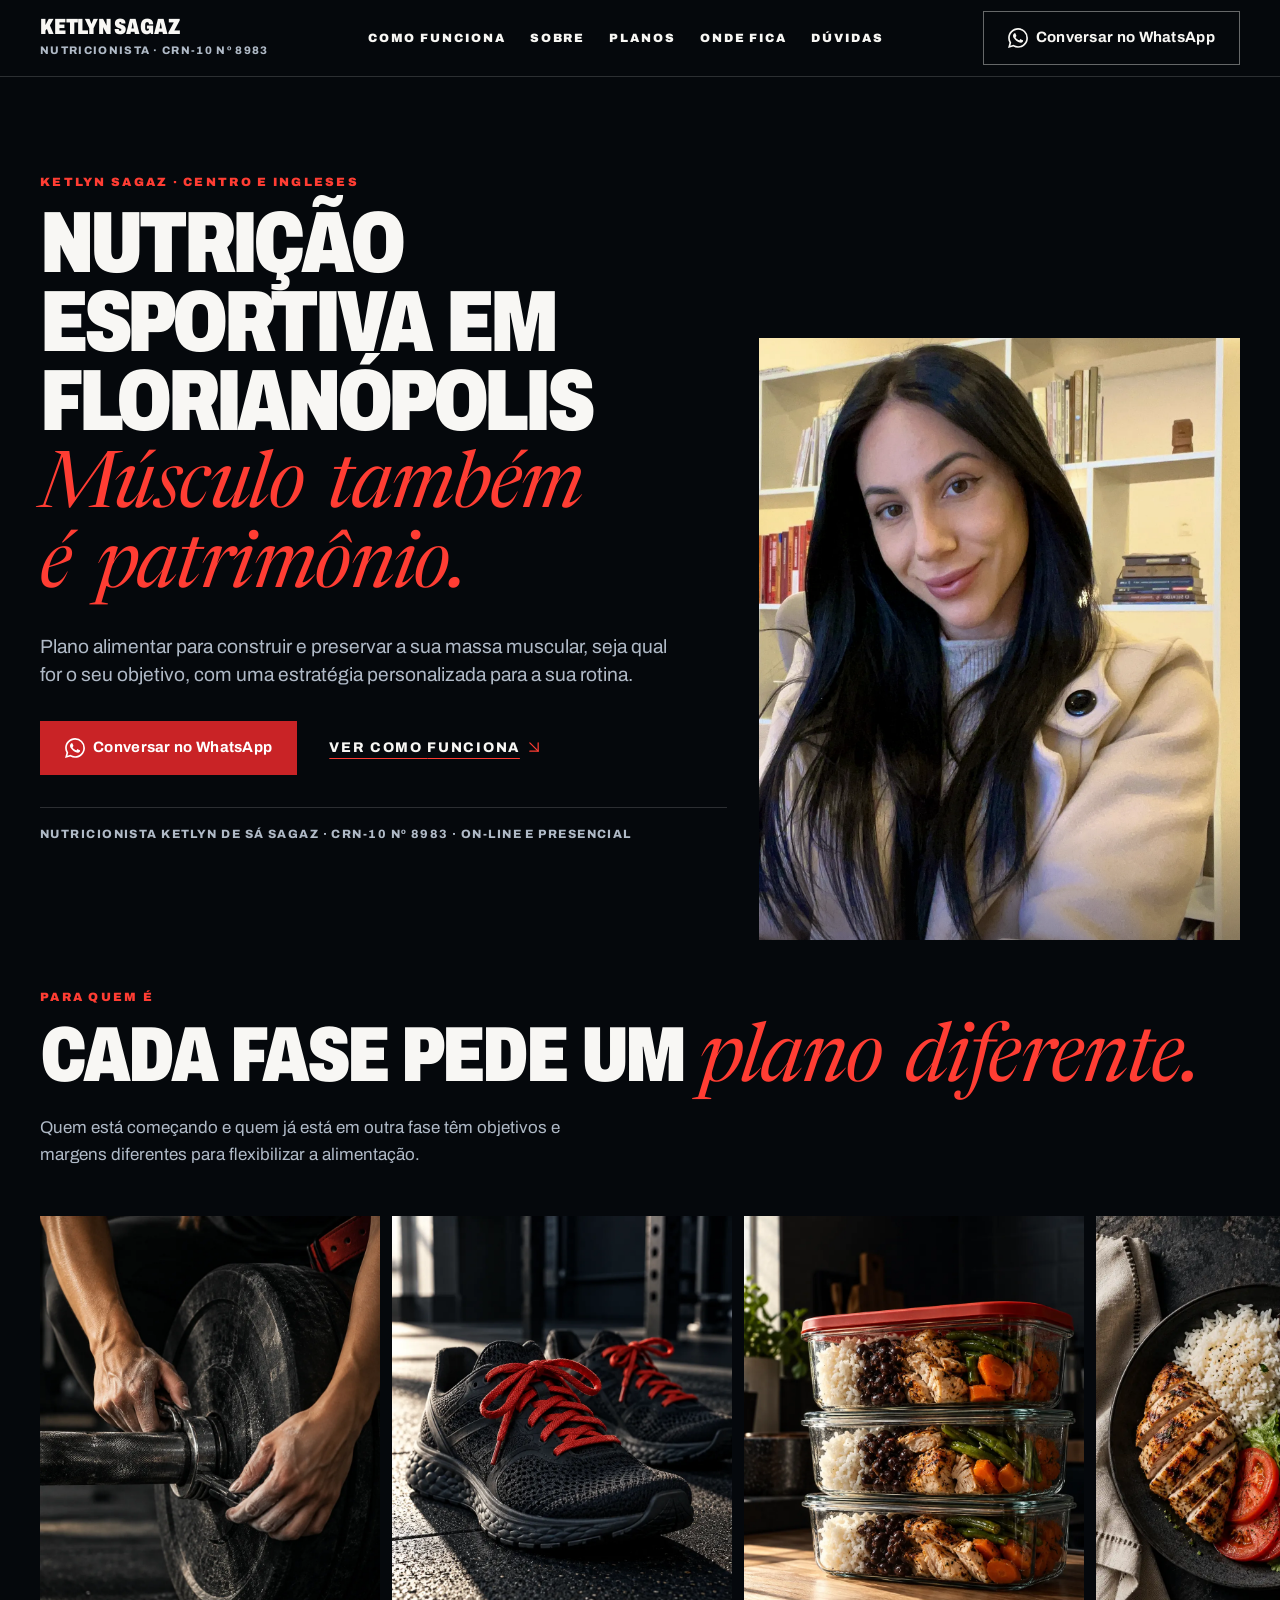
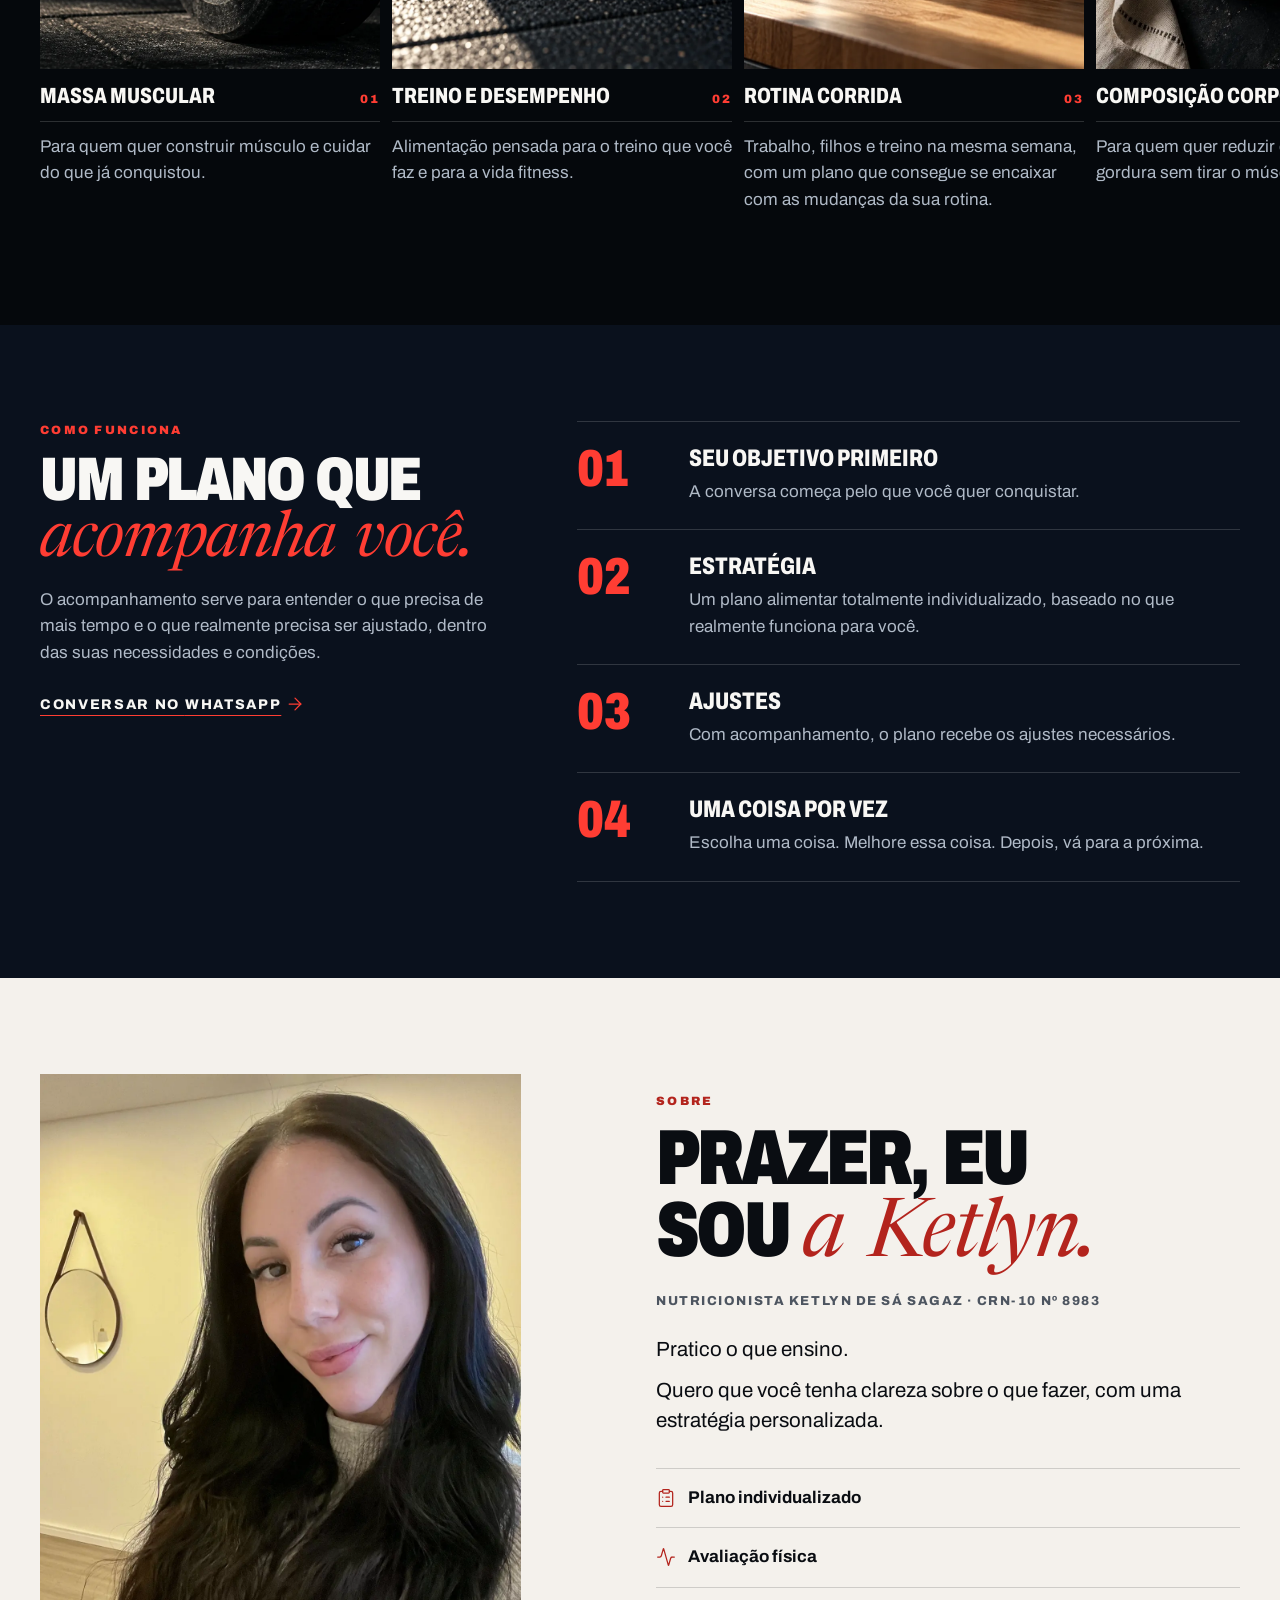
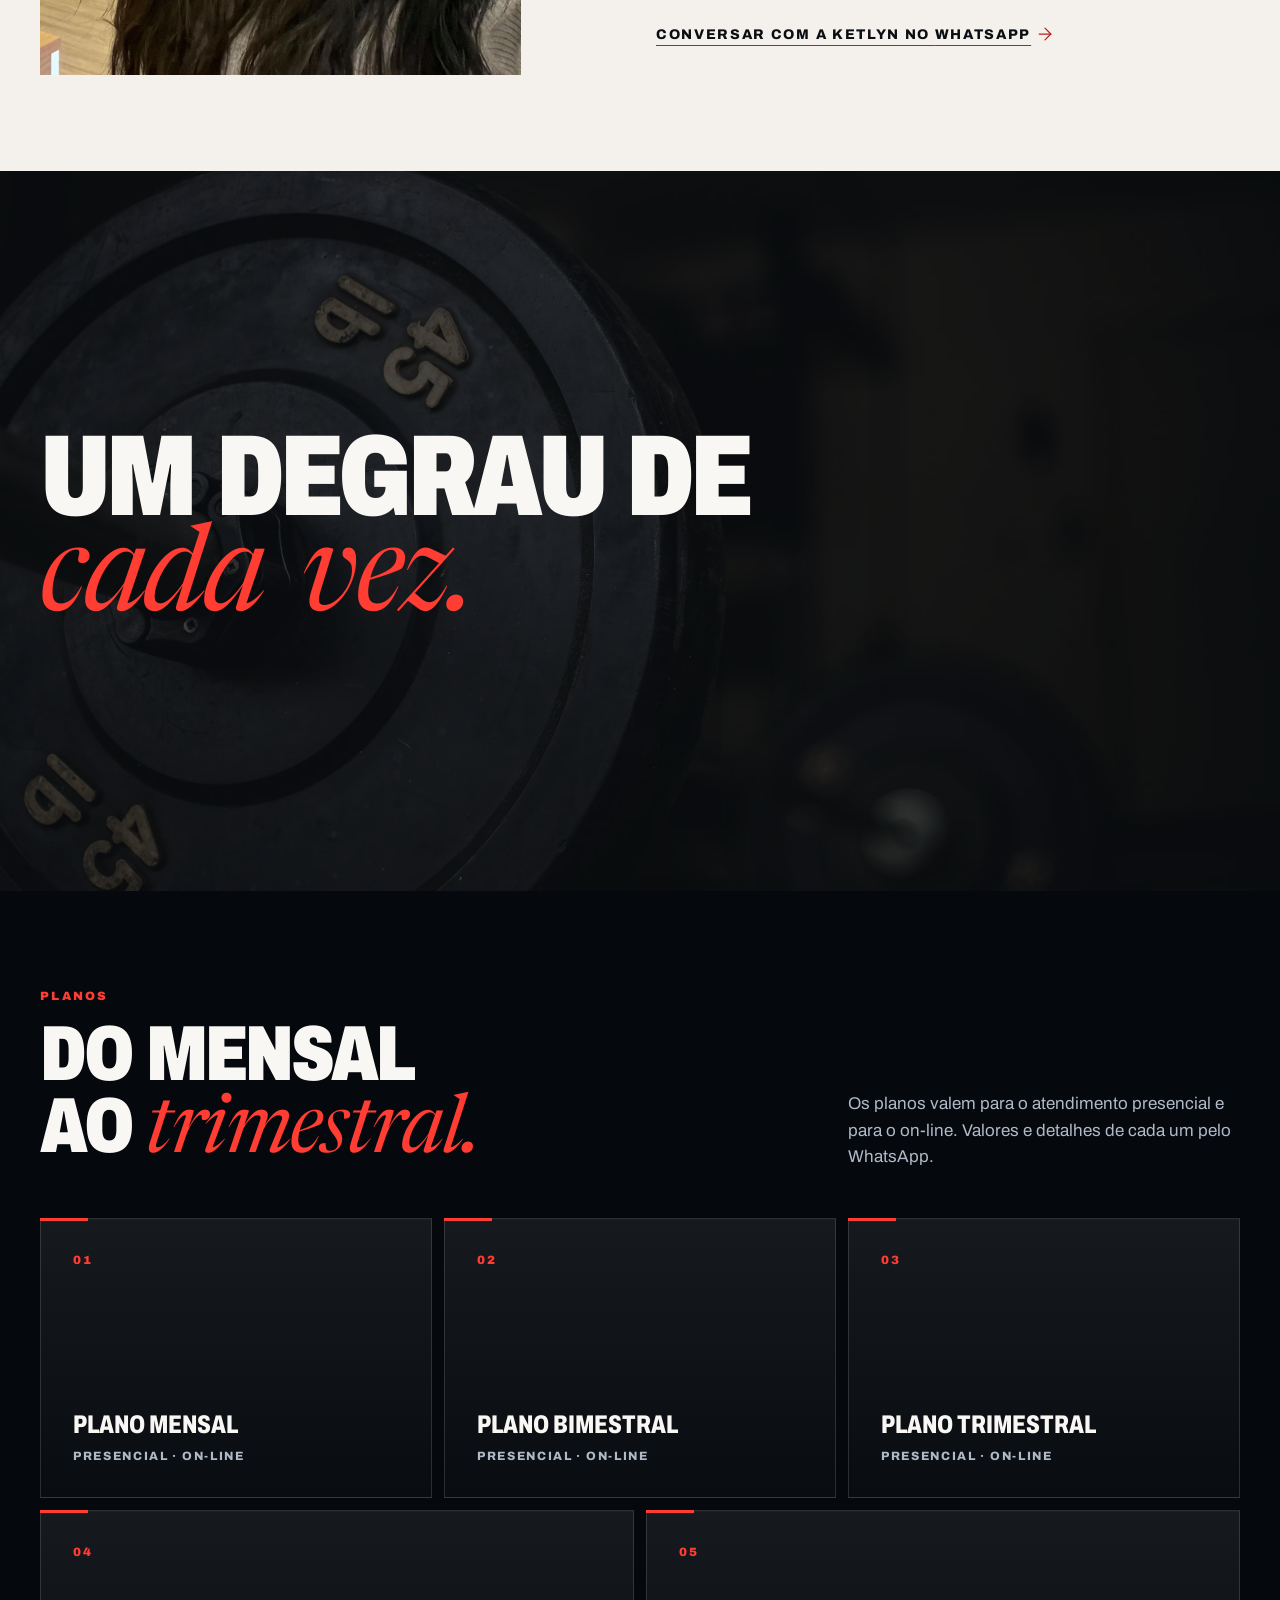
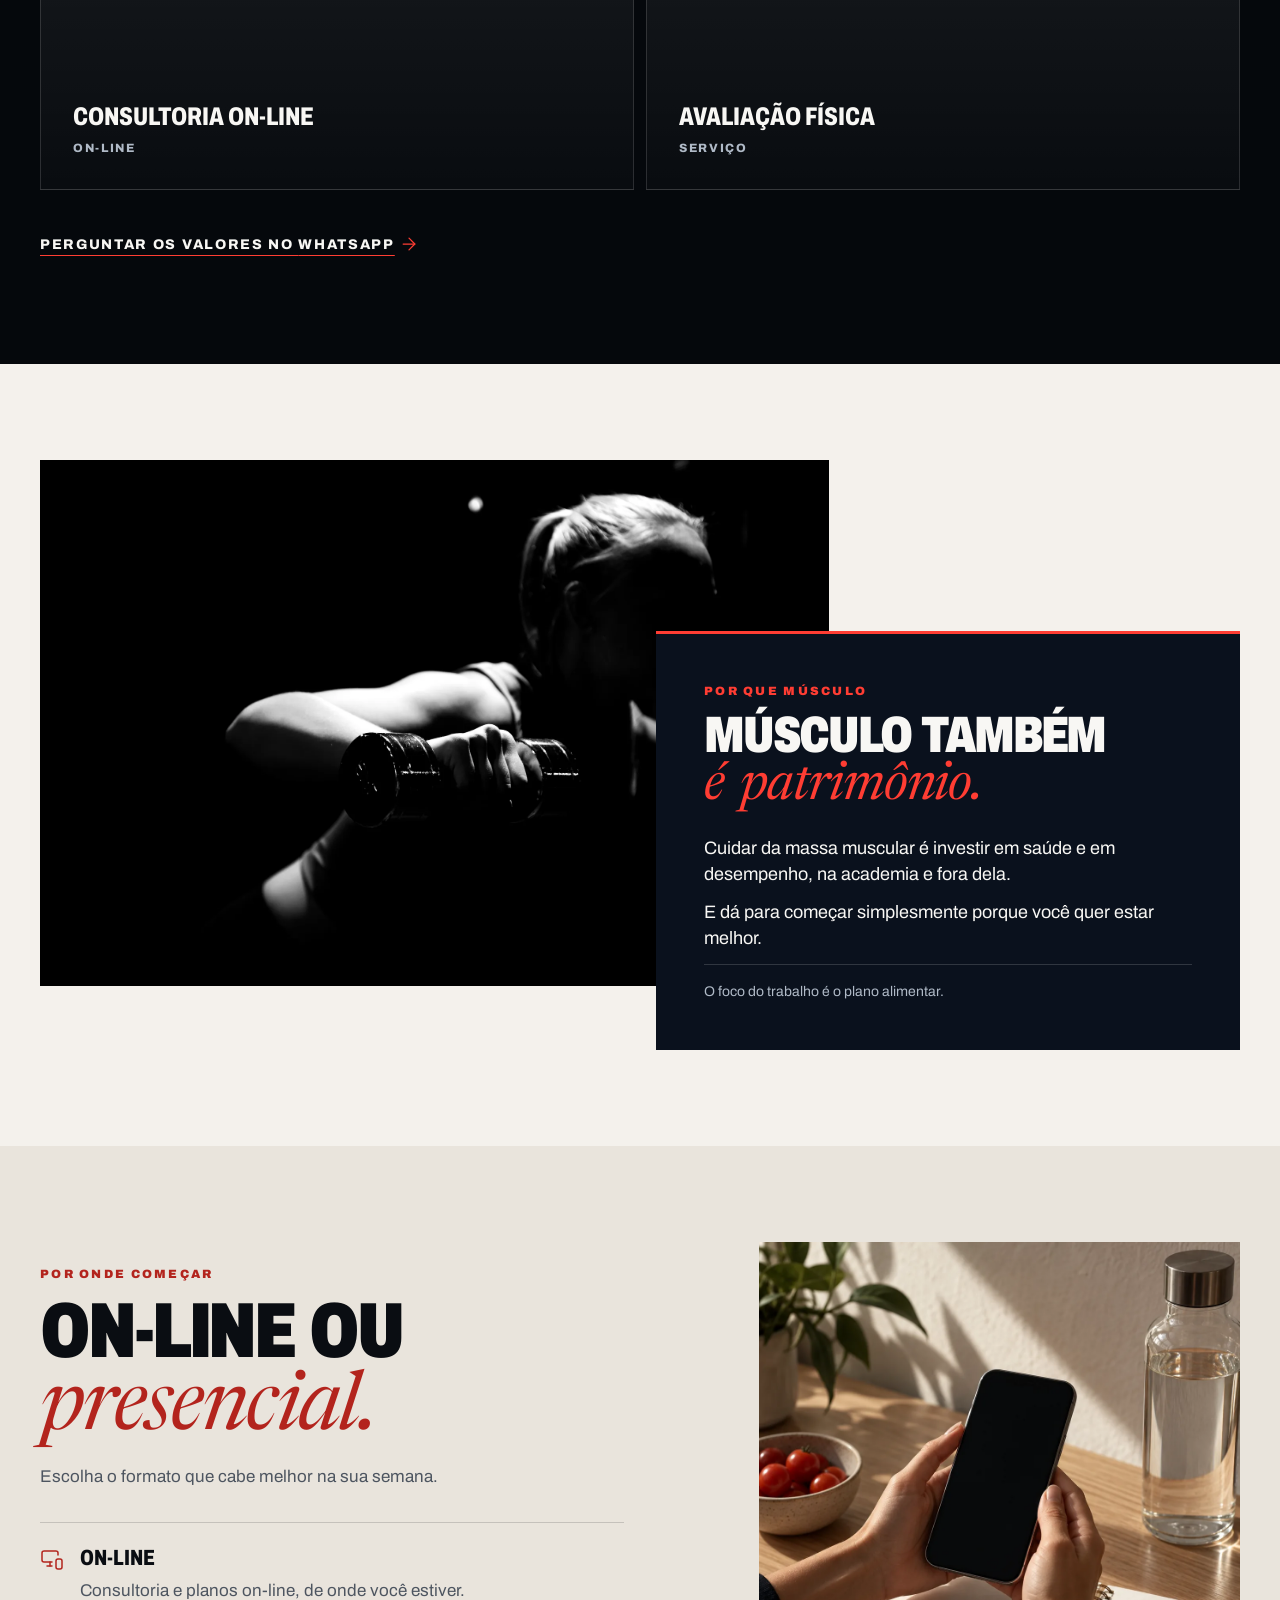
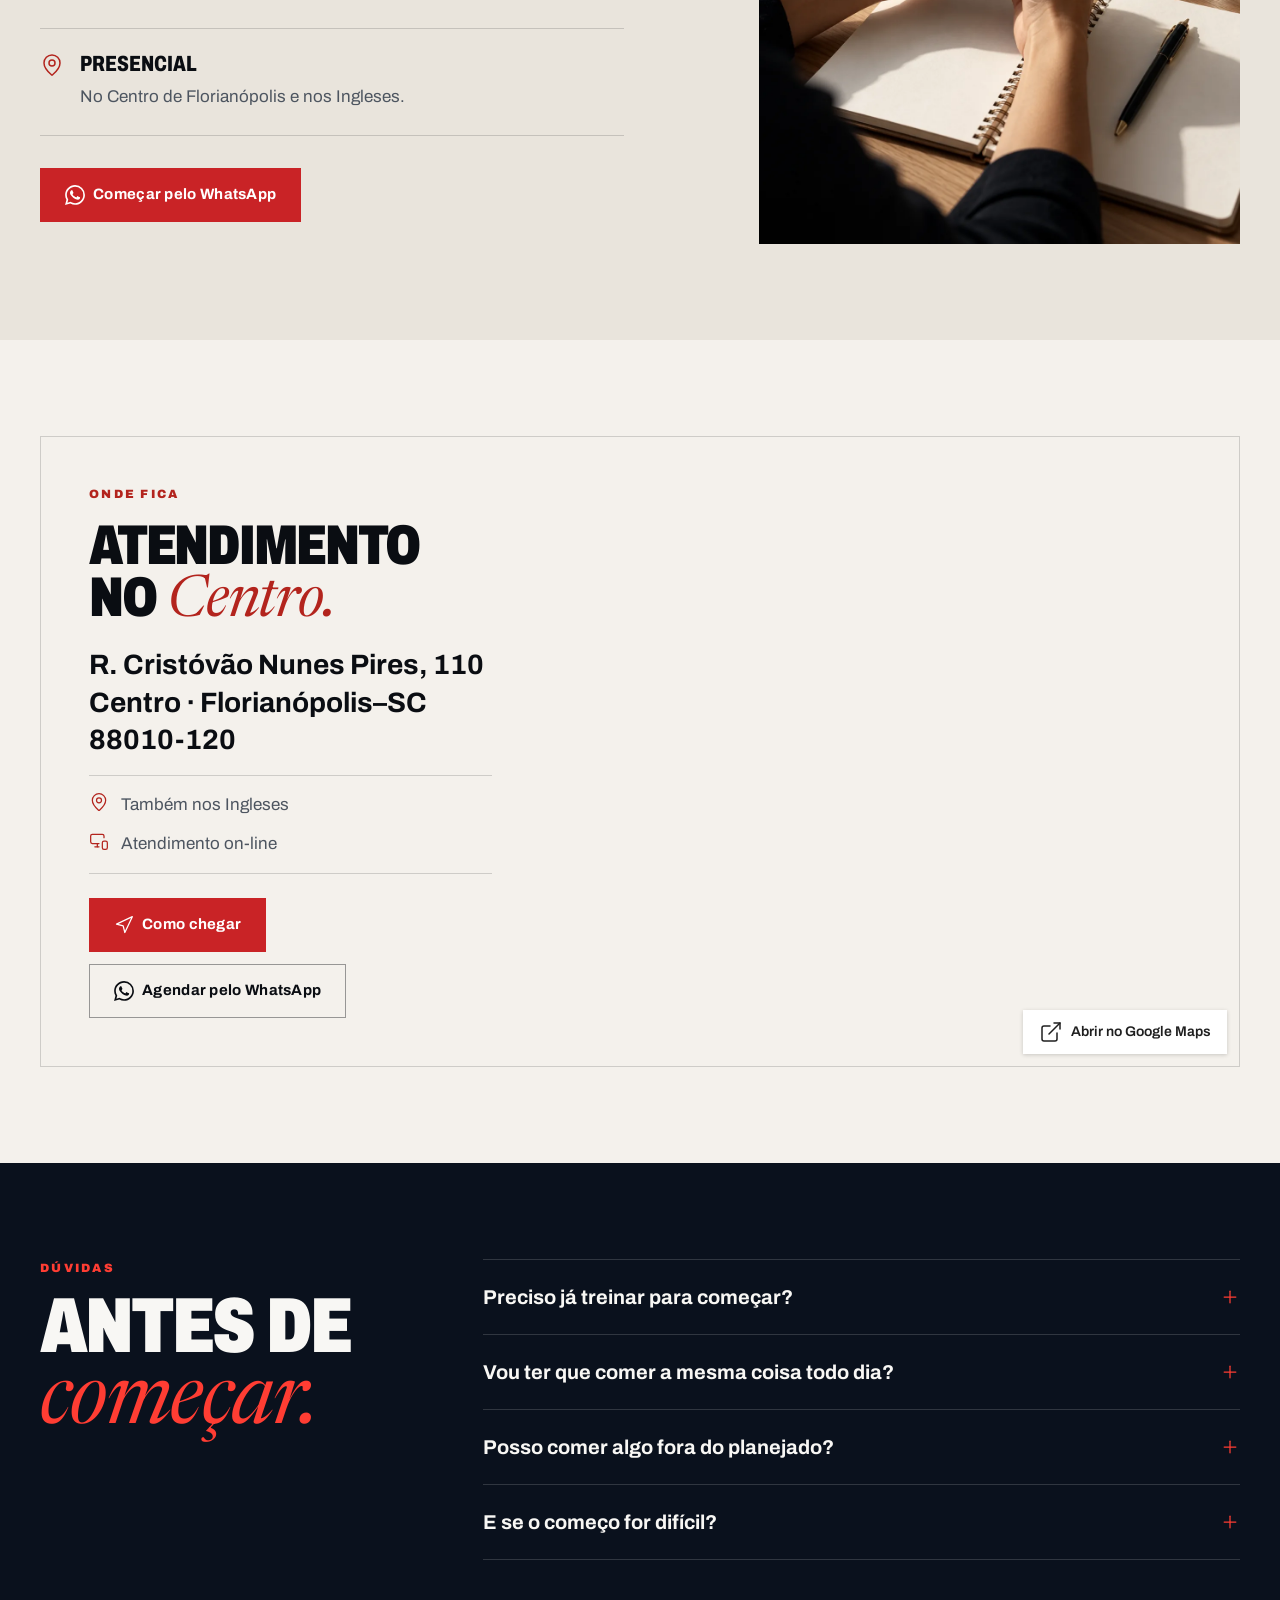
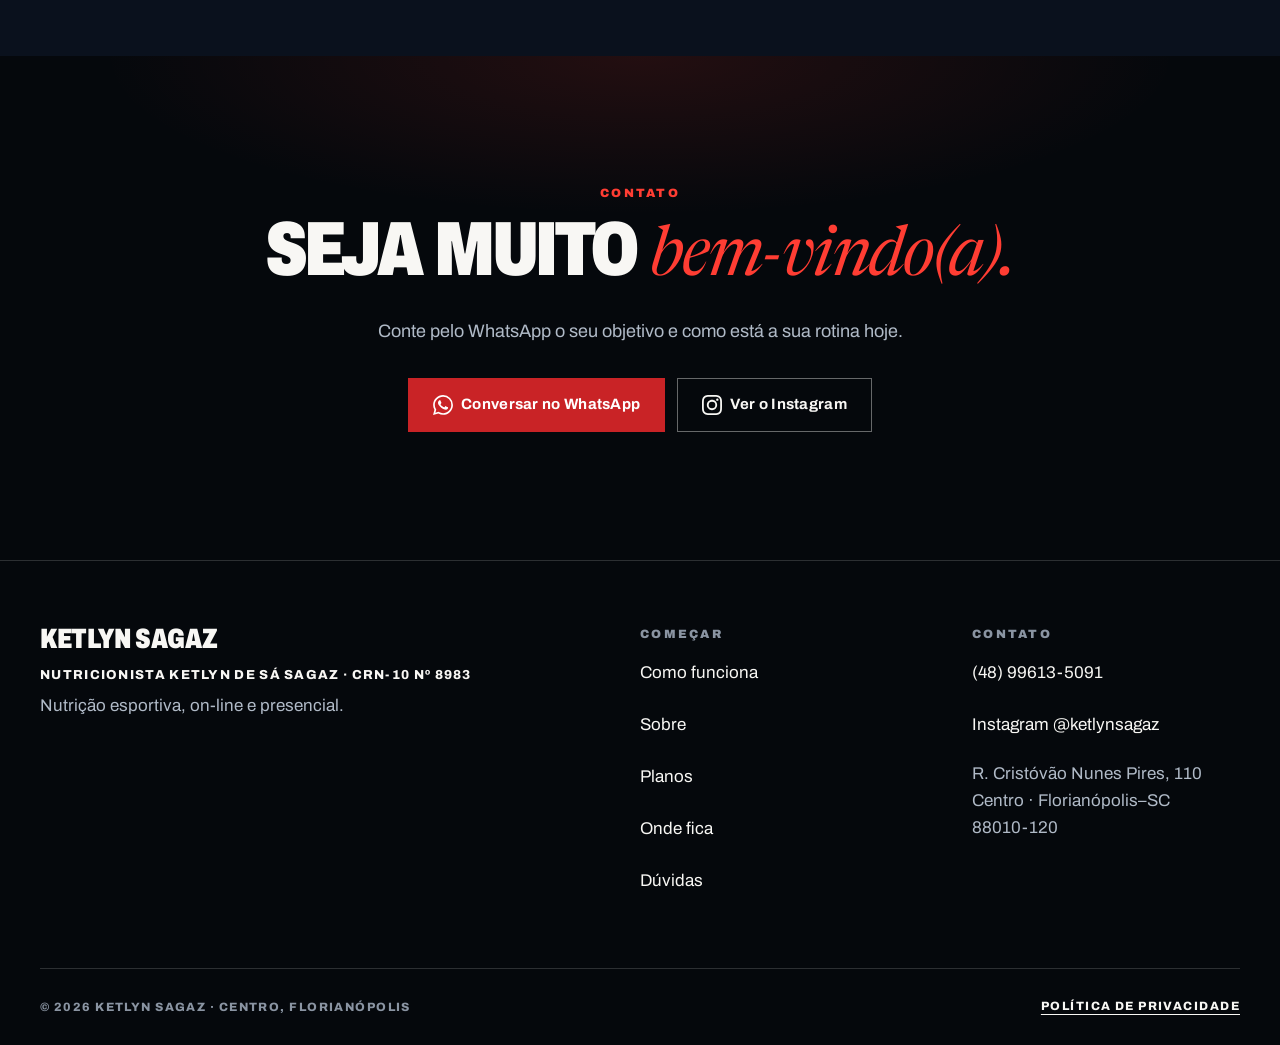
==== index.html @ 1788f798 "Publicação inicial Co-Authored-By: Claude Sonnet 5.5 <noreply@anthropic.com>" ====
<!DOCTYPE html>
<html lang="pt-BR">
<head>
<meta charset="UTF-8">
<meta name="viewport" content="width=device-width, initial-scale=1">
<!-- PRÉ-VENDA: não remover até o Armin fechar a venda -->
<meta name="robots" content="noindex, nofollow">
<title>Nutricionista esportiva em Florianópolis | Ketlyn Sagaz</title>
<meta name="description" content="Ketlyn de Sá Sagaz, nutricionista, CRN-10 nº 8983. Plano alimentar para construir e preservar massa muscular. On-line e presencial no Centro.">
<meta property="og:title" content="Nutricionista esportiva em Florianópolis | Ketlyn Sagaz">
<meta property="og:description" content="Ketlyn de Sá Sagaz, nutricionista, CRN-10 nº 8983. Plano alimentar para construir e preservar massa muscular. On-line e presencial no Centro.">
<meta property="og:type" content="website">
<meta property="og:locale" content="pt_BR">
<meta property="og:image" content="https://infomediamethods-sys.github.io/ketlyn-sagaz-nutricionista/assets/img/og-ketlyn.jpg">
<meta property="og:image:width" content="1200">
<meta property="og:image:height" content="630">
<meta name="theme-color" content="#05080C">
<link rel="icon" href="data:image/svg+xml,%3Csvg xmlns='http://www.w3.org/2000/svg' viewBox='0 0 64 64'%3E%3Crect width='64' height='64' fill='%2305080C'/%3E%3Ctext x='32' y='43' font-family='Arial Narrow,Arial,sans-serif' font-size='30' font-weight='900' text-anchor='middle' fill='%23FF3D33'%3EKS%3C/text%3E%3C/svg%3E">
<link rel="preconnect" href="https://fonts.googleapis.com">
<link rel="preconnect" href="https://fonts.gstatic.com" crossorigin>
<link href="https://fonts.googleapis.com/css2?family=Archivo:wdth,wght@62..125,100..900&family=Newsreader:ital,opsz,wght@1,6..72,400&display=swap" rel="stylesheet">
<link rel="preload" as="image" href="assets/img/heroi-ketlyn-celular.webp" media="(max-width: 899px)">
<link rel="preload" as="image" href="assets/img/heroi-ketlyn.webp" media="(min-width: 900px)">
<link rel="stylesheet" href="assets/css/base.css">
<link rel="stylesheet" href="assets/css/style.css">
<script type="application/ld+json">
{
  "@context": "https://schema.org",
  "@graph": [
    {
      "@type": "Person",
      "@id": "#ketlyn",
      "name": "Ketlyn de Sá Sagaz",
      "jobTitle": "Nutricionista",
      "identifier": "CRN-10 nº 8983",
      "telephone": "+55 48 99613-5091",
      "sameAs": ["https://www.instagram.com/ketlynsagaz/"],
      "worksFor": { "@id": "#consultorio" }
    },
    {
      "@type": "LocalBusiness",
      "@id": "#consultorio",
      "name": "Ketlyn Sagaz · Nutrição esportiva",
      "telephone": "+55 48 99613-5091",
      "image": "https://infomediamethods-sys.github.io/ketlyn-sagaz-nutricionista/assets/img/og-ketlyn.jpg",
      "address": {
        "@type": "PostalAddress",
        "streetAddress": "R. Cristóvão Nunes Pires, 110",
        "addressLocality": "Florianópolis",
        "addressRegion": "SC",
        "postalCode": "88010-120",
        "addressCountry": "BR"
      },
      "geo": { "@type": "GeoCoordinates", "latitude": -27.5947967, "longitude": -48.5586236 },
      "sameAs": ["https://www.instagram.com/ketlynsagaz/"]
    }
  ]
}
</script>
</head>
<body>
<a class="pular-conteudo" href="#conteudo">Pular para o conteúdo</a>

<header class="cabecalho" data-header>
  <div class="container cabecalho__barra">
    <a class="marca" href="#inicio" aria-label="Ketlyn Sagaz, início">
      <span class="marca__nome">Ketlyn Sagaz</span>
      <span class="marca__sub"><span class="nowrap">Nutricionista ·</span> <span class="nowrap">CRN-10 nº 8983</span></span>
    </a>
    <nav class="nav" aria-label="Seções">
      <ul role="list">
        <li><a href="#como-funciona">Como funciona</a></li>
        <li><a href="#sobre">Sobre</a></li>
        <li><a href="#planos">Planos</a></li>
        <li><a href="#onde-fica">Onde fica</a></li>
        <li><a href="#duvidas">Dúvidas</a></li>
      </ul>
    </nav>
    <a class="botao botao--contorno cabecalho__cta" href="https://wa.me/5548996135091?text=Ol%C3%A1%2C%20Ketlyn%21%20Vi%20seu%20site%20e%20quero%20saber%20como%20funciona%20o%20acompanhamento." target="_blank" rel="noopener"><svg class="icone icone--marca" width="24" height="24" fill="currentColor" aria-hidden="true" focusable="false" role="img" viewBox="0 0 24 24" xmlns="http://www.w3.org/2000/svg"><path d="M17.472 14.382c-.297-.149-1.758-.867-2.03-.967-.273-.099-.471-.148-.67.15-.197.297-.767.966-.94 1.164-.173.199-.347.223-.644.075-.297-.15-1.255-.463-2.39-1.475-.883-.788-1.48-1.761-1.653-2.059-.173-.297-.018-.458.13-.606.134-.133.298-.347.446-.52.149-.174.198-.298.298-.497.099-.198.05-.371-.025-.52-.075-.149-.669-1.612-.916-2.207-.242-.579-.487-.5-.669-.51-.173-.008-.371-.01-.57-.01-.198 0-.52.074-.792.372-.272.297-1.04 1.016-1.04 2.479 0 1.462 1.065 2.875 1.213 3.074.149.198 2.096 3.2 5.077 4.487.709.306 1.262.489 1.694.625.712.227 1.36.195 1.871.118.571-.085 1.758-.719 2.006-1.413.248-.694.248-1.289.173-1.413-.074-.124-.272-.198-.57-.347m-5.421 7.403h-.004a9.87 9.87 0 01-5.031-1.378l-.361-.214-3.741.982.998-3.648-.235-.374a9.86 9.86 0 01-1.51-5.26c.001-5.45 4.436-9.884 9.888-9.884 2.64 0 5.122 1.03 6.988 2.898a9.825 9.825 0 012.893 6.994c-.003 5.45-4.437 9.884-9.885 9.884m8.413-18.297A11.815 11.815 0 0012.05 0C5.495 0 .16 5.335.157 11.892c0 2.096.547 4.142 1.588 5.945L.057 24l6.305-1.654a11.882 11.882 0 005.683 1.448h.005c6.554 0 11.89-5.335 11.893-11.893a11.821 11.821 0 00-3.48-8.413Z"/></svg><span class="so-computador">Conversar no WhatsApp</span><span class="so-celular">WhatsApp</span></a>
  </div>
</header>

<main id="conteudo">

  <section class="heroi" id="inicio" data-heroi>
    <div class="container heroi__grade">
      <div class="heroi__texto">
        <p class="rotulo revelar">Ketlyn Sagaz · Centro e Ingleses</p>
        <h1 class="titulo-display revelar">Nutrição esportiva em Florianópolis <em>Músculo também é patrimônio.</em></h1>
        <p class="heroi__lead revelar">Plano alimentar para construir e preservar a sua massa muscular, seja qual for o seu objetivo, com uma estratégia personalizada para a sua rotina.</p>
        <div class="heroi__acoes revelar">
          <a class="botao botao--primario" href="https://wa.me/5548996135091?text=Ol%C3%A1%2C%20Ketlyn%21%20Vi%20seu%20site%20e%20quero%20saber%20como%20funciona%20o%20acompanhamento." target="_blank" rel="noopener"><svg class="icone icone--marca" width="24" height="24" fill="currentColor" aria-hidden="true" focusable="false" role="img" viewBox="0 0 24 24" xmlns="http://www.w3.org/2000/svg"><path d="M17.472 14.382c-.297-.149-1.758-.867-2.03-.967-.273-.099-.471-.148-.67.15-.197.297-.767.966-.94 1.164-.173.199-.347.223-.644.075-.297-.15-1.255-.463-2.39-1.475-.883-.788-1.48-1.761-1.653-2.059-.173-.297-.018-.458.13-.606.134-.133.298-.347.446-.52.149-.174.198-.298.298-.497.099-.198.05-.371-.025-.52-.075-.149-.669-1.612-.916-2.207-.242-.579-.487-.5-.669-.51-.173-.008-.371-.01-.57-.01-.198 0-.52.074-.792.372-.272.297-1.04 1.016-1.04 2.479 0 1.462 1.065 2.875 1.213 3.074.149.198 2.096 3.2 5.077 4.487.709.306 1.262.489 1.694.625.712.227 1.36.195 1.871.118.571-.085 1.758-.719 2.006-1.413.248-.694.248-1.289.173-1.413-.074-.124-.272-.198-.57-.347m-5.421 7.403h-.004a9.87 9.87 0 01-5.031-1.378l-.361-.214-3.741.982.998-3.648-.235-.374a9.86 9.86 0 01-1.51-5.26c.001-5.45 4.436-9.884 9.888-9.884 2.64 0 5.122 1.03 6.988 2.898a9.825 9.825 0 012.893 6.994c-.003 5.45-4.437 9.884-9.885 9.884m8.413-18.297A11.815 11.815 0 0012.05 0C5.495 0 .16 5.335.157 11.892c0 2.096.547 4.142 1.588 5.945L.057 24l6.305-1.654a11.882 11.882 0 005.683 1.448h.005c6.554 0 11.89-5.335 11.893-11.893a11.821 11.821 0 00-3.48-8.413Z"/></svg>Conversar no WhatsApp</a>
          <a class="link" href="#como-funciona">Ver como <span class="nowrap">funciona<svg aria-hidden="true" focusable="false" class="icone icone--arrow-down-right" xmlns="http://www.w3.org/2000/svg" width="24" height="24" viewBox="0 0 24 24" fill="none" stroke="currentColor" stroke-width="1.5" stroke-linecap="round" stroke-linejoin="round" ><path d="m7 7 10 10" /><path d="M17 7v10H7" /></svg></span></a>
        </div>
        <p class="heroi__fatos revelar">Nutricionista <span class="nowrap">Ketlyn de Sá Sagaz ·</span> <span class="nowrap">CRN-10 nº 8983 ·</span> <span class="nowrap">On-line e presencial</span></p>
      </div>
      <div class="heroi__foto midia">
        <picture>
          <source srcset="assets/img/heroi-ketlyn.webp" type="image/webp" media="(min-width: 900px)">
          <source srcset="assets/img/heroi-ketlyn.jpg" media="(min-width: 900px)">
          <source srcset="assets/img/heroi-ketlyn-celular.webp" type="image/webp">
          <img src="assets/img/heroi-ketlyn-celular.jpg" width="1450" height="967" alt="Ketlyn Sagaz no consultório, de casaco bege, diante de uma estante branca com livros" fetchpriority="high">
        </picture>
      </div>
    </div>
  </section>

  <section class="secao publico" id="para-quem" aria-labelledby="publico-titulo">
    <div class="container cabeca">
      <p class="rotulo revelar">Para quem é</p>
      <h2 class="titulo-secao revelar" id="publico-titulo">Cada fase pede um <em>plano diferente.</em></h2>
      <p class="cabeca__apoio revelar">Quem está começando e quem já está em outra fase têm objetivos e margens diferentes para flexibilizar a alimentação.</p>
    </div>
    <div class="faixa-moldura">
      <ul class="faixa revelar" role="list">
        <li class="faixa__card">
          <figure>
            <div class="midia faixa__foto"><picture><source srcset="assets/img/publico-anilha.webp" type="image/webp"><img src="assets/img/publico-anilha.jpg" width="960" height="1280" alt="Mãos com giz fechando a trava de uma barra com anilha preta" loading="lazy"></picture></div>
            <figcaption>
              <span class="faixa__linha"><span class="faixa__titulo">Massa muscular</span><span class="faixa__num">01</span></span>
              <span class="faixa__texto">Para quem quer construir músculo e cuidar do que já conquistou.</span>
            </figcaption>
          </figure>
        </li>
        <li class="faixa__card">
          <figure>
            <div class="midia faixa__foto"><picture><source srcset="assets/img/publico-tenis.webp" type="image/webp"><img src="assets/img/publico-tenis.jpg" width="960" height="1280" alt="Tênis pretos de cadarço vermelho sobre piso de borracha de academia" loading="lazy"></picture></div>
            <figcaption>
              <span class="faixa__linha"><span class="faixa__titulo">Treino e desempenho</span><span class="faixa__num">02</span></span>
              <span class="faixa__texto">Alimentação pensada para o treino que você faz e para a vida fitness.</span>
            </figcaption>
          </figure>
        </li>
        <li class="faixa__card">
          <figure>
            <div class="midia faixa__foto"><picture><source srcset="assets/img/publico-marmitas.webp" type="image/webp"><img src="assets/img/publico-marmitas.jpg" width="960" height="1280" alt="Três marmitas de vidro empilhadas com arroz, feijão, frango e legumes" loading="lazy"></picture></div>
            <figcaption>
              <span class="faixa__linha"><span class="faixa__titulo">Rotina corrida</span><span class="faixa__num">03</span></span>
              <span class="faixa__texto">Trabalho, filhos e treino na mesma semana, com um plano que consegue se encaixar com as mudanças da sua rotina.</span>
            </figcaption>
          </figure>
        </li>
        <li class="faixa__card">
          <figure>
            <div class="midia faixa__foto"><picture><source srcset="assets/img/publico-prato.webp" type="image/webp"><img src="assets/img/publico-prato.jpg" width="960" height="1280" alt="Prato escuro visto de cima com frango grelhado, arroz, feijão, tomate e salada" loading="lazy"></picture></div>
            <figcaption>
              <span class="faixa__linha"><span class="faixa__titulo">Composição corporal</span><span class="faixa__num">04</span></span>
              <span class="faixa__texto">Para quem quer reduzir o percentual de gordura sem tirar o músculo da conta.</span>
            </figcaption>
          </figure>
        </li>
      </ul>
    </div>
  </section>

  <section class="secao metodo" id="como-funciona" aria-labelledby="metodo-titulo">
    <div class="container metodo__grade">
      <div class="metodo__intro">
        <p class="rotulo revelar">Como funciona</p>
        <h2 class="titulo-secao revelar" id="metodo-titulo">Um plano que <em>acompanha você.</em></h2>
        <p class="metodo__apoio revelar">O acompanhamento serve para entender o que precisa de mais tempo e o que realmente precisa ser ajustado, dentro das suas necessidades e condições.</p>
        <div class="link-moldura revelar"><a class="link" href="https://wa.me/5548996135091?text=Ol%C3%A1%2C%20Ketlyn%21%20Vi%20seu%20site%20e%20quero%20saber%20como%20funciona%20o%20acompanhamento." target="_blank" rel="noopener">Conversar no <span class="nowrap">WhatsApp<svg aria-hidden="true" focusable="false" class="icone icone--arrow-right" xmlns="http://www.w3.org/2000/svg" width="24" height="24" viewBox="0 0 24 24" fill="none" stroke="currentColor" stroke-width="1.5" stroke-linecap="round" stroke-linejoin="round" ><path d="M5 12h14" /><path d="m12 5 7 7-7 7" /></svg></span></a></div>
      </div>
      <ol class="passos revelar" role="list">
        <li class="passo"><span class="passo__num" aria-hidden="true">01</span><div><h3 class="passo__titulo">Seu objetivo primeiro</h3><p>A conversa começa pelo que você quer conquistar.</p></div></li>
        <li class="passo"><span class="passo__num" aria-hidden="true">02</span><div><h3 class="passo__titulo">Estratégia</h3><p>Um plano alimentar totalmente individualizado, baseado no que realmente funciona para você.</p></div></li>
        <li class="passo"><span class="passo__num" aria-hidden="true">03</span><div><h3 class="passo__titulo">Ajustes</h3><p>Com acompanhamento, o plano recebe os ajustes necessários.</p></div></li>
        <li class="passo"><span class="passo__num" aria-hidden="true">04</span><div><h3 class="passo__titulo">Uma coisa por vez</h3><p>Escolha uma coisa. Melhore essa coisa. Depois, vá para a próxima.</p></div></li>
      </ol>
    </div>
  </section>

  <section class="secao sobre" id="sobre" aria-labelledby="sobre-titulo">
    <div class="container sobre__grade">
      <div class="sobre__foto midia revelar">
        <picture><source srcset="assets/img/sobre-ketlyn.webp" type="image/webp"><img src="assets/img/sobre-ketlyn.jpg" width="1200" height="1500" alt="Retrato de Ketlyn Sagaz, de cabelo longo e suéter cinza-claro" loading="lazy"></picture>
      </div>
      <div class="sobre__texto">
        <p class="rotulo revelar">Sobre</p>
        <h2 class="titulo-secao revelar" id="sobre-titulo">Prazer, eu sou <em>a Ketlyn.</em></h2>
        <p class="sobre__id revelar">Nutricionista <span class="nowrap">Ketlyn de Sá Sagaz ·</span> <span class="nowrap">CRN-10 nº 8983</span></p>
        <div class="sobre__corpo revelar">
          <p>Pratico o que ensino.</p>
          <p>Quero que você tenha clareza sobre o que fazer, com uma estratégia personalizada.</p>
        </div>
        <ul class="sobre__linhas revelar" role="list">
          <li><svg aria-hidden="true" focusable="false" class="icone icone--clipboard-list" xmlns="http://www.w3.org/2000/svg" width="24" height="24" viewBox="0 0 24 24" fill="none" stroke="currentColor" stroke-width="1.5" stroke-linecap="round" stroke-linejoin="round" ><rect width="8" height="4" x="8" y="2" rx="1" ry="1" /><path d="M16 4h2a2 2 0 0 1 2 2v14a2 2 0 0 1-2 2H6a2 2 0 0 1-2-2V6a2 2 0 0 1 2-2h2" /><path d="M12 11h4" /><path d="M12 16h4" /><path d="M8 11h.01" /><path d="M8 16h.01" /></svg><span>Plano individualizado</span></li>
          <li><svg aria-hidden="true" focusable="false" class="icone icone--activity" xmlns="http://www.w3.org/2000/svg" width="24" height="24" viewBox="0 0 24 24" fill="none" stroke="currentColor" stroke-width="1.5" stroke-linecap="round" stroke-linejoin="round" ><path d="M22 12h-2.48a2 2 0 0 0-1.93 1.46l-2.35 8.36a.25.25 0 0 1-.48 0L9.24 2.18a.25.25 0 0 0-.48 0l-2.35 8.36A2 2 0 0 1 4.49 12H2" /></svg><span>Avaliação física</span></li>
        </ul>
        <div class="link-moldura revelar"><a class="link" href="https://wa.me/5548996135091?text=Ol%C3%A1%2C%20Ketlyn%21%20Vi%20seu%20site%20e%20quero%20saber%20como%20funciona%20o%20acompanhamento." target="_blank" rel="noopener">Conversar com a Ketlyn no <span class="nowrap">WhatsApp<svg aria-hidden="true" focusable="false" class="icone icone--arrow-right" xmlns="http://www.w3.org/2000/svg" width="24" height="24" viewBox="0 0 24 24" fill="none" stroke="currentColor" stroke-width="1.5" stroke-linecap="round" stroke-linejoin="round" ><path d="M5 12h14" /><path d="m12 5 7 7-7 7" /></svg></span></a></div>
      </div>
    </div>
  </section>

  <section class="frase" aria-label="Um degrau de cada vez">
    <picture class="frase__fundo">
      <source srcset="assets/img/frase-anilhas.webp" type="image/webp" media="(min-width: 600px)">
      <source srcset="assets/img/frase-anilhas.jpg" media="(min-width: 600px)">
      <source srcset="assets/img/frase-anilhas-celular.webp" type="image/webp">
      <img src="assets/img/frase-anilhas-celular.jpg" width="1080" height="1350" alt="" loading="lazy">
    </picture>
    <div class="container frase__conteudo">
      <h2 class="frase__texto revelar">Um degrau de <em>cada vez.</em></h2>
    </div>
  </section>

  <section class="secao planos" id="planos" aria-labelledby="planos-titulo">
    <div class="container">
      <div class="planos__cabeca">
        <div class="planos__titulo">
          <p class="rotulo revelar">Planos</p>
          <h2 class="titulo-secao revelar" id="planos-titulo">Do mensal ao <em>trimestral.</em></h2>
        </div>
        <p class="planos__apoio revelar">Os planos valem para o atendimento presencial e para o on-line. Valores e detalhes de cada um pelo WhatsApp.</p>
      </div>
      <div class="revelar">
        <ul class="planos__grade" role="list">
          <li class="plano"><span class="plano__num">01</span><h3 class="plano__titulo">Plano mensal</h3><p class="plano__tag">Presencial · On-line</p></li>
          <li class="plano"><span class="plano__num">02</span><h3 class="plano__titulo">Plano bimestral</h3><p class="plano__tag">Presencial · On-line</p></li>
          <li class="plano"><span class="plano__num">03</span><h3 class="plano__titulo">Plano trimestral</h3><p class="plano__tag">Presencial · On-line</p></li>
          <li class="plano"><span class="plano__num">04</span><h3 class="plano__titulo">Consultoria on-line</h3><p class="plano__tag">On-line</p></li>
          <li class="plano"><span class="plano__num">05</span><h3 class="plano__titulo">Avaliação física</h3><p class="plano__tag">Serviço</p></li>
        </ul>
      </div>
      <a class="link planos__link" href="https://wa.me/5548996135091?text=Ol%C3%A1%2C%20Ketlyn%21%20Quero%20saber%20mais%20sobre%20os%20planos%20e%20os%20valores." target="_blank" rel="noopener">Perguntar os valores no <span class="nowrap">WhatsApp<svg aria-hidden="true" focusable="false" class="icone icone--arrow-right" xmlns="http://www.w3.org/2000/svg" width="24" height="24" viewBox="0 0 24 24" fill="none" stroke="currentColor" stroke-width="1.5" stroke-linecap="round" stroke-linejoin="round" ><path d="M5 12h14" /><path d="m12 5 7 7-7 7" /></svg></span></a>
    </div>
  </section>

  <section class="secao musculo" aria-labelledby="musculo-titulo">
    <div class="container musculo__grade">
      <div class="musculo__foto midia revelar">
        <picture><source srcset="assets/img/musculo-treino.webp" type="image/webp"><img src="assets/img/musculo-treino.jpg" width="2000" height="1333" alt="Pessoa em silhueta segurando um halter na penumbra" loading="lazy"></picture>
      </div>
      <div class="musculo__card revelar">
        <p class="rotulo">Por que músculo</p>
        <h2 class="titulo-secao titulo-secao--card" id="musculo-titulo">Músculo também <em>é patrimônio.</em></h2>
        <p>Cuidar da massa muscular é investir em saúde e em desempenho, na academia e fora dela.</p>
        <p>E dá para começar simplesmente porque você quer estar melhor.</p>
        <p class="musculo__nota">O foco do trabalho é o plano alimentar.</p>
      </div>
    </div>
  </section>

  <section class="secao comecar" id="comecar" aria-labelledby="comecar-titulo">
    <div class="container comecar__grade">
      <div class="comecar__texto">
        <p class="rotulo revelar">Por onde começar</p>
        <h2 class="titulo-secao revelar" id="comecar-titulo">On-line ou <em>presencial.</em></h2>
        <p class="comecar__apoio revelar">Escolha o formato que cabe melhor na sua semana.</p>
        <ul class="opcoes revelar" role="list">
          <li><svg aria-hidden="true" focusable="false" class="icone icone--monitor-smartphone" xmlns="http://www.w3.org/2000/svg" width="24" height="24" viewBox="0 0 24 24" fill="none" stroke="currentColor" stroke-width="1.5" stroke-linecap="round" stroke-linejoin="round" ><path d="M18 8V6a2 2 0 0 0-2-2H4a2 2 0 0 0-2 2v7a2 2 0 0 0 2 2h8" /><path d="M10 19v-3.96 3.15" /><path d="M7 19h5" /><rect width="6" height="10" x="16" y="12" rx="2" /></svg><div><h3 class="opcoes__titulo">On-line</h3><p>Consultoria e planos on-line, de onde você estiver.</p></div></li>
          <li><svg aria-hidden="true" focusable="false" class="icone icone--map-pin" xmlns="http://www.w3.org/2000/svg" width="24" height="24" viewBox="0 0 24 24" fill="none" stroke="currentColor" stroke-width="1.5" stroke-linecap="round" stroke-linejoin="round" ><path d="M20 10c0 4.993-5.539 10.193-7.399 11.799a1 1 0 0 1-1.202 0C9.539 20.193 4 14.993 4 10a8 8 0 0 1 16 0" /><circle cx="12" cy="10" r="3" /></svg><div><h3 class="opcoes__titulo">Presencial</h3><p>No Centro de Florianópolis e nos Ingleses.</p></div></li>
        </ul>
        <div class="comecar__acao revelar"><a class="botao botao--primario" href="https://wa.me/5548996135091?text=Ol%C3%A1%2C%20Ketlyn%21%20Quero%20come%C3%A7ar%20o%20acompanhamento.%20Prefiro%20o%20atendimento%3A" target="_blank" rel="noopener"><svg class="icone icone--marca" width="24" height="24" fill="currentColor" aria-hidden="true" focusable="false" role="img" viewBox="0 0 24 24" xmlns="http://www.w3.org/2000/svg"><path d="M17.472 14.382c-.297-.149-1.758-.867-2.03-.967-.273-.099-.471-.148-.67.15-.197.297-.767.966-.94 1.164-.173.199-.347.223-.644.075-.297-.15-1.255-.463-2.39-1.475-.883-.788-1.48-1.761-1.653-2.059-.173-.297-.018-.458.13-.606.134-.133.298-.347.446-.52.149-.174.198-.298.298-.497.099-.198.05-.371-.025-.52-.075-.149-.669-1.612-.916-2.207-.242-.579-.487-.5-.669-.51-.173-.008-.371-.01-.57-.01-.198 0-.52.074-.792.372-.272.297-1.04 1.016-1.04 2.479 0 1.462 1.065 2.875 1.213 3.074.149.198 2.096 3.2 5.077 4.487.709.306 1.262.489 1.694.625.712.227 1.36.195 1.871.118.571-.085 1.758-.719 2.006-1.413.248-.694.248-1.289.173-1.413-.074-.124-.272-.198-.57-.347m-5.421 7.403h-.004a9.87 9.87 0 01-5.031-1.378l-.361-.214-3.741.982.998-3.648-.235-.374a9.86 9.86 0 01-1.51-5.26c.001-5.45 4.436-9.884 9.888-9.884 2.64 0 5.122 1.03 6.988 2.898a9.825 9.825 0 012.893 6.994c-.003 5.45-4.437 9.884-9.885 9.884m8.413-18.297A11.815 11.815 0 0012.05 0C5.495 0 .16 5.335.157 11.892c0 2.096.547 4.142 1.588 5.945L.057 24l6.305-1.654a11.882 11.882 0 005.683 1.448h.005c6.554 0 11.89-5.335 11.893-11.893a11.821 11.821 0 00-3.48-8.413Z"/></svg>Começar pelo WhatsApp</a></div>
      </div>
      <div class="comecar__foto midia revelar">
        <picture><source srcset="assets/img/comecar-mesa.webp" type="image/webp"><img src="assets/img/comecar-mesa.jpg" width="1122" height="1402" alt="Mãos segurando um celular sobre um caderno aberto, com garrafa de água e tomatinhos na mesa" loading="lazy"></picture>
      </div>
    </div>
  </section>

  <section class="secao local" id="onde-fica" data-mapa>
    <div class="container local__grade">
      <div class="local__cartao revelar">
        <p class="rotulo">Onde fica</p>
        <h2 class="local__titulo">Atendimento no <em>Centro.</em></h2>
        <address class="local__endereco">
          R. Cristóvão Nunes Pires, 110<br>
          Centro · Florianópolis–SC<br>
          88010-120
        </address>
        <ul class="local__fatos" role="list">
          <li><svg aria-hidden="true" focusable="false" class="icone icone--map-pin" xmlns="http://www.w3.org/2000/svg" width="24" height="24" viewBox="0 0 24 24" fill="none" stroke="currentColor" stroke-width="1.5" stroke-linecap="round" stroke-linejoin="round" ><path d="M20 10c0 4.993-5.539 10.193-7.399 11.799a1 1 0 0 1-1.202 0C9.539 20.193 4 14.993 4 10a8 8 0 0 1 16 0" /><circle cx="12" cy="10" r="3" /></svg><span>Também nos Ingleses</span></li>
          <li><svg aria-hidden="true" focusable="false" class="icone icone--monitor-smartphone" xmlns="http://www.w3.org/2000/svg" width="24" height="24" viewBox="0 0 24 24" fill="none" stroke="currentColor" stroke-width="1.5" stroke-linecap="round" stroke-linejoin="round" ><path d="M18 8V6a2 2 0 0 0-2-2H4a2 2 0 0 0-2 2v7a2 2 0 0 0 2 2h8" /><path d="M10 19v-3.96 3.15" /><path d="M7 19h5" /><rect width="6" height="10" x="16" y="12" rx="2" /></svg><span>Atendimento on-line</span></li>
        </ul>
        <div class="local__acoes">
          <a class="botao botao--primario" href="https://www.google.com/maps/dir/?api=1&amp;destination=-27.5947967%2C-48.5586236" target="_blank" rel="noopener"><svg aria-hidden="true" focusable="false" class="icone icone--navigation" xmlns="http://www.w3.org/2000/svg" width="24" height="24" viewBox="0 0 24 24" fill="none" stroke="currentColor" stroke-width="1.5" stroke-linecap="round" stroke-linejoin="round" ><polygon points="3 11 22 2 13 21 11 13 3 11" /></svg>Como chegar</a>
          <a class="botao botao--contorno local__so-computador" href="https://wa.me/5548996135091?text=Ol%C3%A1%2C%20Ketlyn%21%20Quero%20agendar%20uma%20consulta%20presencial%20no%20Centro." target="_blank" rel="noopener"><svg class="icone icone--marca" width="24" height="24" fill="currentColor" aria-hidden="true" focusable="false" role="img" viewBox="0 0 24 24" xmlns="http://www.w3.org/2000/svg"><path d="M17.472 14.382c-.297-.149-1.758-.867-2.03-.967-.273-.099-.471-.148-.67.15-.197.297-.767.966-.94 1.164-.173.199-.347.223-.644.075-.297-.15-1.255-.463-2.39-1.475-.883-.788-1.48-1.761-1.653-2.059-.173-.297-.018-.458.13-.606.134-.133.298-.347.446-.52.149-.174.198-.298.298-.497.099-.198.05-.371-.025-.52-.075-.149-.669-1.612-.916-2.207-.242-.579-.487-.5-.669-.51-.173-.008-.371-.01-.57-.01-.198 0-.52.074-.792.372-.272.297-1.04 1.016-1.04 2.479 0 1.462 1.065 2.875 1.213 3.074.149.198 2.096 3.2 5.077 4.487.709.306 1.262.489 1.694.625.712.227 1.36.195 1.871.118.571-.085 1.758-.719 2.006-1.413.248-.694.248-1.289.173-1.413-.074-.124-.272-.198-.57-.347m-5.421 7.403h-.004a9.87 9.87 0 01-5.031-1.378l-.361-.214-3.741.982.998-3.648-.235-.374a9.86 9.86 0 01-1.51-5.26c.001-5.45 4.436-9.884 9.888-9.884 2.64 0 5.122 1.03 6.988 2.898a9.825 9.825 0 012.893 6.994c-.003 5.45-4.437 9.884-9.885 9.884m8.413-18.297A11.815 11.815 0 0012.05 0C5.495 0 .16 5.335.157 11.892c0 2.096.547 4.142 1.588 5.945L.057 24l6.305-1.654a11.882 11.882 0 005.683 1.448h.005c6.554 0 11.89-5.335 11.893-11.893a11.821 11.821 0 00-3.48-8.413Z"/></svg>Agendar pelo WhatsApp</a>
        </div>
      </div>
      <a class="local__mapa" href="https://www.google.com/maps/place/Nutricionista+Ketlyn+Sagaz/data=!4m7!3m6!1s0x95276b698d179721:0x1f1142dc96a31107!8m2!3d-27.5947967!4d-48.5586236!16s%2Fg%2F11rd4x9wd4!19sChIJIZcXjWlrJ5URBxGjltxCER8" target="_blank" rel="noopener" aria-label="Abrir Nutricionista Ketlyn Sagaz no Google Maps">
        <iframe src="https://www.google.com/maps?q=-27.5947967,-48.5586236&amp;z=16&amp;output=embed"
          title="Mapa: Ketlyn Sagaz no Centro, Florianópolis" loading="lazy" referrerpolicy="no-referrer-when-downgrade"
          tabindex="-1" aria-hidden="true"></iframe>
        <span class="local__selo"><svg aria-hidden="true" focusable="false" class="icone icone--external-link" xmlns="http://www.w3.org/2000/svg" width="24" height="24" viewBox="0 0 24 24" fill="none" stroke="currentColor" stroke-width="1.5" stroke-linecap="round" stroke-linejoin="round" ><path d="M15 3h6v6" /><path d="M10 14 21 3" /><path d="M18 13v6a2 2 0 0 1-2 2H5a2 2 0 0 1-2-2V8a2 2 0 0 1 2-2h6" /></svg>Abrir no Google Maps</span>
      </a>
    </div>
  </section>

  <section class="secao duvidas" id="duvidas" aria-labelledby="duvidas-titulo">
    <div class="container duvidas__grade">
      <div>
        <p class="rotulo revelar">Dúvidas</p>
        <h2 class="titulo-secao revelar" id="duvidas-titulo">Antes de <em>começar.</em></h2>
      </div>
      <div class="acordeao revelar">
        <details class="pergunta"><summary><span>Preciso já treinar para começar?</span><svg aria-hidden="true" focusable="false" class="icone icone--plus" xmlns="http://www.w3.org/2000/svg" width="24" height="24" viewBox="0 0 24 24" fill="none" stroke="currentColor" stroke-width="1.5" stroke-linecap="round" stroke-linejoin="round" ><path d="M5 12h14" /><path d="M12 5v14" /></svg></summary><div class="pergunta__resposta"><div><p>Não. O plano parte do seu objetivo, seja qual for, e do ponto em que você está hoje.</p></div></div></details>
        <details class="pergunta"><summary><span>Vou ter que comer a mesma coisa todo dia?</span><svg aria-hidden="true" focusable="false" class="icone icone--plus" xmlns="http://www.w3.org/2000/svg" width="24" height="24" viewBox="0 0 24 24" fill="none" stroke="currentColor" stroke-width="1.5" stroke-linecap="round" stroke-linejoin="round" ><path d="M5 12h14" /><path d="M12 5v14" /></svg></summary><div class="pergunta__resposta"><div><p>Não. A ideia é ter 2 ou 3 opções de substituição de que você gosta e que consegue fazer na sua rotina, num cardápio fácil de ser seguido.</p></div></div></details>
        <details class="pergunta"><summary><span>Posso comer algo fora do planejado?</span><svg aria-hidden="true" focusable="false" class="icone icone--plus" xmlns="http://www.w3.org/2000/svg" width="24" height="24" viewBox="0 0 24 24" fill="none" stroke="currentColor" stroke-width="1.5" stroke-linecap="round" stroke-linejoin="round" ><path d="M5 12h14" /><path d="M12 5v14" /></svg></summary><div class="pergunta__resposta"><div><p>Pode. O que importa é entender a frequência, a quantidade e o contexto dessas escolhas.</p></div></div></details>
        <details class="pergunta"><summary><span>E se o começo for difícil?</span><svg aria-hidden="true" focusable="false" class="icone icone--plus" xmlns="http://www.w3.org/2000/svg" width="24" height="24" viewBox="0 0 24 24" fill="none" stroke="currentColor" stroke-width="1.5" stroke-linecap="round" stroke-linejoin="round" ><path d="M5 12h14" /><path d="M12 5v14" /></svg></summary><div class="pergunta__resposta"><div><p>O começo exige adaptação, e adaptação leva tempo. Você não precisa acertar tudo de primeira.</p></div></div></details>
      </div>
    </div>
  </section>

  <section class="secao fecho" id="contato" aria-labelledby="fecho-titulo">
    <div class="container fecho__conteudo">
      <p class="rotulo revelar">Contato</p>
      <h2 class="titulo-display titulo-display--fecho revelar" id="fecho-titulo">Seja muito <em>bem-vindo(a).</em></h2>
      <p class="fecho__texto revelar">Conte pelo WhatsApp o seu objetivo e como está a sua rotina hoje.</p>
      <div class="fecho__acoes revelar">
        <a class="botao botao--primario" href="https://wa.me/5548996135091?text=Ol%C3%A1%2C%20Ketlyn%21%20Vi%20seu%20site%20e%20quero%20saber%20como%20funciona%20o%20acompanhamento." target="_blank" rel="noopener"><svg class="icone icone--marca" width="24" height="24" fill="currentColor" aria-hidden="true" focusable="false" role="img" viewBox="0 0 24 24" xmlns="http://www.w3.org/2000/svg"><path d="M17.472 14.382c-.297-.149-1.758-.867-2.03-.967-.273-.099-.471-.148-.67.15-.197.297-.767.966-.94 1.164-.173.199-.347.223-.644.075-.297-.15-1.255-.463-2.39-1.475-.883-.788-1.48-1.761-1.653-2.059-.173-.297-.018-.458.13-.606.134-.133.298-.347.446-.52.149-.174.198-.298.298-.497.099-.198.05-.371-.025-.52-.075-.149-.669-1.612-.916-2.207-.242-.579-.487-.5-.669-.51-.173-.008-.371-.01-.57-.01-.198 0-.52.074-.792.372-.272.297-1.04 1.016-1.04 2.479 0 1.462 1.065 2.875 1.213 3.074.149.198 2.096 3.2 5.077 4.487.709.306 1.262.489 1.694.625.712.227 1.36.195 1.871.118.571-.085 1.758-.719 2.006-1.413.248-.694.248-1.289.173-1.413-.074-.124-.272-.198-.57-.347m-5.421 7.403h-.004a9.87 9.87 0 01-5.031-1.378l-.361-.214-3.741.982.998-3.648-.235-.374a9.86 9.86 0 01-1.51-5.26c.001-5.45 4.436-9.884 9.888-9.884 2.64 0 5.122 1.03 6.988 2.898a9.825 9.825 0 012.893 6.994c-.003 5.45-4.437 9.884-9.885 9.884m8.413-18.297A11.815 11.815 0 0012.05 0C5.495 0 .16 5.335.157 11.892c0 2.096.547 4.142 1.588 5.945L.057 24l6.305-1.654a11.882 11.882 0 005.683 1.448h.005c6.554 0 11.89-5.335 11.893-11.893a11.821 11.821 0 00-3.48-8.413Z"/></svg>Conversar no WhatsApp</a>
        <a class="botao botao--contorno" href="https://www.instagram.com/ketlynsagaz/" target="_blank" rel="noopener"><svg class="icone icone--marca" width="24" height="24" fill="currentColor" aria-hidden="true" focusable="false" role="img" viewBox="0 0 24 24" xmlns="http://www.w3.org/2000/svg"><path d="M7.0301.084c-1.2768.0602-2.1487.264-2.911.5634-.7888.3075-1.4575.72-2.1228 1.3877-.6652.6677-1.075 1.3368-1.3802 2.127-.2954.7638-.4956 1.6365-.552 2.914-.0564 1.2775-.0689 1.6882-.0626 4.947.0062 3.2586.0206 3.6671.0825 4.9473.061 1.2765.264 2.1482.5635 2.9107.308.7889.72 1.4573 1.388 2.1228.6679.6655 1.3365 1.0743 2.1285 1.38.7632.295 1.6361.4961 2.9134.552 1.2773.056 1.6884.069 4.9462.0627 3.2578-.0062 3.668-.0207 4.9478-.0814 1.28-.0607 2.147-.2652 2.9098-.5633.7889-.3086 1.4578-.72 2.1228-1.3881.665-.6682 1.0745-1.3378 1.3795-2.1284.2957-.7632.4966-1.636.552-2.9124.056-1.2809.0692-1.6898.063-4.948-.0063-3.2583-.021-3.6668-.0817-4.9465-.0607-1.2797-.264-2.1487-.5633-2.9117-.3084-.7889-.72-1.4568-1.3876-2.1228C21.2982 1.33 20.628.9208 19.8378.6165 19.074.321 18.2017.1197 16.9244.0645 15.6471.0093 15.236-.005 11.977.0014 8.718.0076 8.31.0215 7.0301.0839m.1402 21.6932c-1.17-.0509-1.8053-.2453-2.2287-.408-.5606-.216-.96-.4771-1.3819-.895-.422-.4178-.6811-.8186-.9-1.378-.1644-.4234-.3624-1.058-.4171-2.228-.0595-1.2645-.072-1.6442-.079-4.848-.007-3.2037.0053-3.583.0607-4.848.05-1.169.2456-1.805.408-2.2282.216-.5613.4762-.96.895-1.3816.4188-.4217.8184-.6814 1.3783-.9003.423-.1651 1.0575-.3614 2.227-.4171 1.2655-.06 1.6447-.072 4.848-.079 3.2033-.007 3.5835.005 4.8495.0608 1.169.0508 1.8053.2445 2.228.408.5608.216.96.4754 1.3816.895.4217.4194.6816.8176.9005 1.3787.1653.4217.3617 1.056.4169 2.2263.0602 1.2655.0739 1.645.0796 4.848.0058 3.203-.0055 3.5834-.061 4.848-.051 1.17-.245 1.8055-.408 2.2294-.216.5604-.4763.96-.8954 1.3814-.419.4215-.8181.6811-1.3783.9-.4224.1649-1.0577.3617-2.2262.4174-1.2656.0595-1.6448.072-4.8493.079-3.2045.007-3.5825-.006-4.848-.0608M16.953 5.5864A1.44 1.44 0 1 0 18.39 4.144a1.44 1.44 0 0 0-1.437 1.4424M5.8385 12.012c.0067 3.4032 2.7706 6.1557 6.173 6.1493 3.4026-.0065 6.157-2.7701 6.1506-6.1733-.0065-3.4032-2.771-6.1565-6.174-6.1498-3.403.0067-6.156 2.771-6.1496 6.1738M8 12.0077a4 4 0 1 1 4.008 3.9921A3.9996 3.9996 0 0 1 8 12.0077"/></svg>Ver o Instagram</a>
      </div>
    </div>
  </section>

</main>

<footer class="rodape">
  <div class="container rodape__grade">
    <div class="rodape__marca">
      <p class="marca__nome">Ketlyn Sagaz</p>
      <p class="rodape__id">Nutricionista <span class="nowrap">Ketlyn de Sá Sagaz ·</span> <span class="nowrap">CRN-10 nº 8983</span></p>
      <p class="rodape__frase">Nutrição esportiva, on-line e presencial.</p>
    </div>
    <div class="rodape__grupo">
      <p class="rodape__rotulo">Começar</p>
      <ul role="list">
        <li><a href="#como-funciona">Como funciona</a></li>
        <li><a href="#sobre">Sobre</a></li>
        <li><a href="#planos">Planos</a></li>
        <li><a href="#onde-fica">Onde fica</a></li>
        <li><a href="#duvidas">Dúvidas</a></li>
      </ul>
    </div>
    <div class="rodape__grupo">
      <p class="rodape__rotulo">Contato</p>
      <ul role="list">
        <li><a href="https://wa.me/5548996135091?text=Ol%C3%A1%2C%20Ketlyn%21%20Vi%20seu%20site%20e%20quero%20saber%20como%20funciona%20o%20acompanhamento." target="_blank" rel="noopener">(48) 99613-5091</a></li>
        <li><a href="https://www.instagram.com/ketlynsagaz/" target="_blank" rel="noopener">Instagram @ketlynsagaz</a></li>
      </ul>
      <address class="rodape__endereco">R. Cristóvão Nunes Pires, 110<br>Centro · Florianópolis–SC<br>88010-120</address>
    </div>
  </div>
  <div class="container rodape__base">
    <p>© 2026 Ketlyn Sagaz · Centro, Florianópolis</p>
    <a href="politica-de-privacidade.html">Política de privacidade</a>
  </div>
</footer>

<script src="assets/js/lenis.min.js" defer></script>
<script src="assets/js/main.js" defer></script>
<script src="assets/js/movimento.js" defer></script>
</body>
</html>
---- assets/css/base.css ----
/* base.css — regras fixas da agência. NÃO EDITAR por projeto.
   Tokens de cor, fonte, raio e sombra do cliente ficam em style.css.
   Escala e regras descritas em specs/design.md §0. */

:root {
  /* Espaçamento: escala fechada. Nenhum margin/padding/gap fora daqui. */
  --space-1: 0.25rem;  /*   4px */
  --space-2: 0.5rem;   /*   8px */
  --space-3: 0.75rem;  /*  12px */
  --space-4: 1rem;     /*  16px */
  --space-5: 1.5rem;   /*  24px */
  --space-6: 2rem;     /*  32px */
  --space-7: 3rem;     /*  48px */
  --space-8: 4rem;     /*  64px */
  --space-9: 6rem;     /*  96px */
  --space-10: 8rem;    /* 128px */

  --section-y: var(--space-8);          /* celular e tablet: 64px */
  --gutter: var(--space-5);             /* 24px */
  --container: 1200px;
  --container-narrow: 760px;

  /* Ícones: só estes dois tamanhos (+ círculo de card) */
  --icone-linha: 20px;
  --icone-card: 24px;
  --icone-circulo: 48px;

  --toque-min: 44px;
  --header-h: 72px;

  --ease-out: cubic-bezier(0.22, 1, 0.36, 1);
  --dur-fast: 0.14s;
  --dur-base: 0.24s;
  --dur-slow: 0.42s;
}
@media (min-width: 900px) {
  :root { --section-y: var(--space-9); --gutter: var(--space-6); }  /* 96px / 32px */
}
@media (max-width: 399px) {
  :root { --gutter: 1.25rem; }  /* 20px: única exceção à escala, só na borda da tela */
}

/* Reset enxuto */
*, *::before, *::after { box-sizing: border-box; }
html { -webkit-text-size-adjust: 100%; overflow-x: clip; scroll-behavior: smooth; }
body { margin: 0; overflow-x: clip; min-height: 100vh; text-rendering: optimizeLegibility; -webkit-font-smoothing: antialiased; }
h1, h2, h3, h4, p, figure, blockquote, ul, ol, dl { margin: 0; }
ul[role="list"], ol[role="list"] { list-style: none; padding: 0; }
img, picture, svg, video { display: block; max-width: 100%; }
img { height: auto; }
input, button, textarea, select { font: inherit; color: inherit; }
button { cursor: pointer; }
a { color: inherit; }
[hidden] { display: none !important; }
:target, [id] { scroll-margin-top: calc(var(--header-h) + var(--space-4)); }

/* Estrutura */
.container { width: min(100% - 2 * var(--gutter), var(--container)); margin-inline: auto; }
.container--estreito { width: min(100% - 2 * var(--gutter), var(--container-narrow)); margin-inline: auto; }
.secao { padding-block: var(--section-y); }

/* Imagens: sempre cobrem o espaço reservado, sem distorcer */
.midia { position: relative; overflow: hidden; }
.midia > img, .midia > picture, .midia > picture > img { width: 100%; height: 100%; object-fit: cover; }
.proporcao-heroi   { aspect-ratio: 4 / 5; }
.proporcao-card    { aspect-ratio: 4 / 3; }
.proporcao-retrato { aspect-ratio: 4 / 5; }
.proporcao-avatar  { aspect-ratio: 1 / 1; border-radius: 50%; }
@media (min-width: 900px) { .proporcao-heroi { aspect-ratio: 3 / 2; } }

/* Ícones (gerados por ~/agencia/scripts/icone.mjs) */
.icone { width: var(--icone-card); height: var(--icone-card); flex-shrink: 0; }
.icone--linha, .botao .icone, p .icone, li .icone { width: var(--icone-linha); height: var(--icone-linha); }
.icone-circulo {
  display: inline-grid; place-items: center;
  width: var(--icone-circulo); height: var(--icone-circulo); border-radius: 50%;
}

/* Acessibilidade */
.pular-conteudo {
  position: absolute; left: var(--space-4); top: calc(-1 * var(--space-9)); z-index: 1000;
  padding: var(--space-3) var(--space-4); background: #fff; color: #000; border-radius: var(--space-2);
}
.pular-conteudo:focus { top: var(--space-3); }
:focus-visible { outline: 3px solid var(--focus-ring, currentColor); outline-offset: 2px; }
.sr-only {
  position: absolute !important; width: 1px; height: 1px; padding: 0; margin: -1px;
  overflow: hidden; clip: rect(0 0 0 0); white-space: nowrap; border: 0;
}
a, button, [role="button"], input, select, textarea, summary { min-height: var(--toque-min); }
p a, li a { min-height: 0; }

/* Menu de celular: fechado = fora da tela E fora do teclado (lição: menu fechado recebia foco) */
.menu-celular { visibility: hidden; pointer-events: none; }
.menu-celular[data-aberto="true"] { visibility: visible; pointer-events: auto; }
body[data-menu="true"] { overflow: hidden; }

/* Entrada de seção (main.js adiciona .visivel). Sem JS, tudo aparece. */
.js .revelar { opacity: 0; transform: translateY(16px); transition: opacity var(--dur-slow) var(--ease-out), transform var(--dur-slow) var(--ease-out); }
.js .revelar.visivel { opacity: 1; transform: none; }

/* Botão fixo de WhatsApp no celular: aparece em TODAS as páginas depois de rolar (lição: só funcionava na home) */
.whatsapp-fixo {
  position: fixed; left: var(--gutter); right: var(--gutter); bottom: var(--space-4); z-index: 90;
  display: flex; align-items: center; justify-content: center; gap: var(--space-2);
  min-height: 56px; border-radius: 999px; text-decoration: none;
  transform: translateY(calc(100% + var(--space-6))); transition: transform var(--dur-base) var(--ease-out);
}
.whatsapp-fixo[data-visivel="true"] { transform: none; }
@media (min-width: 900px) { .whatsapp-fixo { display: none; } }
/* Reserva o espaço do botão fixo no fim da página, senão ele cobre o último conteúdo (lição: Loredana) */
@media (max-width: 899px) { body:has(.whatsapp-fixo) { padding-bottom: calc(56px + var(--space-6)); } }

/* Caixa de foto real que falta (specs/design.md §0). Nunca pode sobrar sem registro em revisao/pendencias.md. */
.foto-pendente {
  display: grid; place-content: center; gap: var(--space-3);
  width: 100%; max-width: 100%; height: 100%; padding: var(--space-6); text-align: center;
  background: #f4f2f0; border: 2px dashed #b9b2aa; border-radius: inherit; color: #625c55;
}
.foto-pendente .icone { margin-inline: auto; opacity: .55; }
.foto-pendente__titulo { font-weight: 600; line-height: 1.45; color: #231f20; max-width: 34ch; margin-inline: auto; overflow-wrap: anywhere; }
.foto-pendente__meta { font-size: 0.875rem; }

/* Lenis (rolagem suave): o próprio Lenis põe html.lenis; com ele ativo, o scroll-behavior do CSS sai do caminho */
html.lenis, html.lenis body { height: auto; }
.lenis.lenis-smooth { scroll-behavior: auto !important; }
.lenis.lenis-smooth [data-lenis-prevent] { overscroll-behavior: contain; }
.lenis.lenis-stopped { overflow: clip; }
.lenis.lenis-smooth iframe { pointer-events: none; }

/* Movimento reduzido: desliga tudo */
@media (prefers-reduced-motion: reduce) {
  html { scroll-behavior: auto; }
  *, *::before, *::after { animation: none !important; transition: none !important; }
  .js .revelar { opacity: 1; transform: none; }
}

/* "Onde fica": mapa + cartão de endereço (componentes/mapa.html, §0 "Mapa"). Regra do Armin, 15/10/2026.
   O mapa não captura toque nem roda (senão prende a rolagem e o Lenis): clicar abre o Google Maps. */
.local__grade { display: grid; gap: var(--space-6); }
.local__cartao { display: flex; flex-direction: column; gap: var(--space-4); }
.local__endereco { font-style: normal; line-height: 1.6; }
.local__fatos { display: none; }
.local__fatos li { display: flex; align-items: flex-start; gap: var(--space-3); }
.local__acoes { display: flex; flex-wrap: wrap; gap: var(--space-3); margin-top: var(--space-2); }
.local__so-computador { display: none; }
.local__mapa { position: relative; display: block; order: -1; aspect-ratio: 4 / 3; overflow: hidden; border-radius: var(--raio, 0); background: var(--local-fundo, #eceae6); }
.local__mapa iframe { position: absolute; inset: 0; width: 100%; height: 100%; border: 0; pointer-events: none; }
.local__selo { position: absolute; right: var(--space-3); bottom: var(--space-3); display: inline-flex; align-items: center; gap: var(--space-2); min-height: var(--toque-min); padding-inline: var(--space-4); border-radius: 999px; background: #fff; color: #1f1f1f; font-size: 0.875rem; font-weight: 600; box-shadow: 0 1px 4px rgb(0 0 0 / 0.18); }
.local__mapa:focus-visible { outline: 3px solid currentColor; outline-offset: 3px; }
@media (min-width: 900px) {
  .local__grade { grid-template-columns: 5fr 7fr; gap: 0; align-items: stretch; border: 1px solid var(--local-borda, rgb(0 0 0 / 0.12)); border-radius: var(--raio, 0); overflow: hidden; }
  .local__cartao { padding: var(--space-7); background: var(--local-fundo, transparent); justify-content: center; }
  .local__fatos { display: grid; gap: var(--space-3); border-block: 1px solid var(--local-borda, rgb(0 0 0 / 0.12)); }
  /* [role="list"]: senão ul[role="list"] { padding: 0 } (0,1,1) anula o padding e os fios encostam no texto (Hérica, 16/10/2026) */
  .local__fatos[role="list"] { padding-block: var(--space-4); }
  .local__so-computador { display: inline-flex; }
  .local__mapa { order: 0; aspect-ratio: auto; min-height: 440px; border-radius: 0; }
}
---- assets/css/style.css ----
/* style.css — tokens e componentes do site da Ketlyn Sagaz (specs/design.md §1–§11).
   Referência: tempoperformance.com (tipográfica-forte). Espaçamento SEMPRE com var(--space-N) de base.css. */

:root {
  /* §2 Paleta */
  --tinta: #05080C;
  --marinho: #0A111D;
  --papel: #F4F1EC;
  --linho: #E9E4DC;
  --texto-claro: #F8F7F4;
  --texto-escuro: #0A0D12;
  --apoio-claro: #B0BAC7;
  --apoio-escuro: #4D5560;
  --rodape-rotulo: #8A94A2;
  --accent: #FF3D33;
  --accent-texto: #B3241D;
  --botao: #C92326;
  --botao-hover: #A81B1F;
  --fio-claro: rgba(248, 247, 244, 0.16);
  --fio-escuro: rgba(10, 13, 18, 0.16);
  --focus-ring: var(--accent);

  /* §3 Tipografia */
  --fonte: "Archivo", system-ui, -apple-system, "Segoe UI", sans-serif;
  --fonte-acento: "Newsreader", Georgia, "Times New Roman", serif;

  /* §5 Raio e sombras */
  --raio: 0;
  --sombra-card-escuro: inset 0 1px 0 rgba(255, 255, 255, 0.035);
  --sombra-hover-claro: 0 18px 42px rgba(7, 12, 19, 0.08);

  /* Mapa (componente padrão) */
  --local-fundo: var(--papel);
  --local-borda: var(--fio-escuro);

  --dur-card: 0.22s;
  --container-tablet: 560px;
}

/* ---------- Base ---------- */
body {
  font-family: var(--fonte);
  font-size: 1rem;
  line-height: 1.55;
  background: var(--tinta);
  color: var(--texto-claro);
}
@media (min-width: 900px) { body { font-size: 1.0625rem; } }
.nowrap { white-space: nowrap; }
html.lenis [id] { scroll-margin-top: 0; }

/* Entrada de seção (reserva do Kit: sobe 24 px em 0,65 s) — mesma especificidade do base.css, declarada depois */
.js .revelar { transform: translateY(24px); transition: opacity 0.65s ease, transform 0.65s ease; }

/* ---------- Tipografia ---------- */
.rotulo {
  font-size: 0.75rem;
  font-weight: 900;
  letter-spacing: 0.19em;
  text-transform: uppercase;
  color: var(--accent);
  margin-bottom: var(--space-3);
}
.titulo-display,
.titulo-secao,
.frase__texto {
  font-stretch: 75%;
  font-weight: 900;
  text-transform: uppercase;
  letter-spacing: -0.04em;
  word-spacing: 0.1em;
  text-wrap: balance;
}
.titulo-display { font-size: clamp(2.125rem, 10.4vw, 3.25rem); line-height: 0.92; }
.titulo-secao { font-size: clamp(2.375rem, 9vw, 3rem); line-height: 0.94; }
.titulo-display em,
.titulo-secao em,
.frase__texto em,
.local__titulo em {
  font-family: var(--fonte-acento);
  font-style: italic;
  font-weight: 400;
  font-stretch: 100%;
  text-transform: none;
  letter-spacing: -0.02em;
  color: var(--accent);
}
.titulo-display em { display: block; font-size: 0.9em; line-height: 1.02; margin-top: var(--space-2); }
.titulo-secao em,
.frase__texto em { font-size: 1.04em; }
@media (min-width: 900px) {
  .titulo-display { font-size: clamp(3.75rem, 6.8vw, 6.125rem); line-height: 0.91; letter-spacing: -0.05em; }
  .titulo-secao { font-size: clamp(3rem, 6.1vw, 5.5rem); line-height: 0.92; }
}

/* ---------- Botões e links (§6: raio 0, 54 px) ---------- */
.botao {
  display: inline-flex;
  align-items: center;
  justify-content: center;
  gap: var(--space-2);
  min-height: 54px;
  padding: 0 var(--space-5);
  border: 1px solid transparent;
  border-radius: var(--raio);
  font-family: var(--fonte);
  font-size: 0.9375rem;
  font-weight: 700;
  letter-spacing: 0.02em;
  text-decoration: none;
  white-space: nowrap;
  transition: background-color 0.2s ease, border-color 0.2s ease, transform 0.2s ease, color 0.2s ease;
}
.botao--primario { background: var(--botao); color: #fff; }
.botao--primario:hover { background: var(--botao-hover); transform: translateY(-2px); }
.botao--contorno { border-color: rgba(248, 247, 244, 0.4); color: var(--texto-claro); background: transparent; }
.botao--contorno:hover { background: rgba(248, 247, 244, 0.08); border-color: rgba(248, 247, 244, 0.72); transform: translateY(-2px); }
.link {
  display: inline-block;
  max-width: 100%;
  padding-block: var(--space-3);
  font-size: 0.875rem;
  font-weight: 800;
  letter-spacing: 0.12em;
  text-transform: uppercase;
  text-decoration: underline;
  text-decoration-color: var(--accent);
  text-decoration-thickness: 1px;
  text-underline-offset: 6px;
  transition: color 0.2s ease;
}
.link .icone { display: inline-block; width: var(--icone-linha); height: var(--icone-linha); margin-left: var(--space-1); vertical-align: -5px; color: var(--accent); }
.link:hover { color: var(--accent); }
@media (max-width: 399px) {
  .botao { white-space: normal; text-align: center; }
}

/* ---------- Cabeçalho (modo B no celular) ---------- */
.cabecalho {
  position: sticky;
  top: 0;
  z-index: 100;
  background: var(--tinta);
  border-bottom: 1px solid var(--fio-claro);
  transition: background-color 0.2s ease;
}
.cabecalho[data-rolado] {
  background: rgba(5, 8, 12, 0.96);
  -webkit-backdrop-filter: blur(12px);
  backdrop-filter: blur(12px);
}
.cabecalho__barra {
  display: flex;
  align-items: center;
  justify-content: space-between;
  gap: var(--space-4);
  min-height: 64px;
  padding-block: var(--space-2);
  transition: min-height 0.2s ease;
}
.marca {
  display: flex;
  flex-direction: column;
  justify-content: center;
  min-width: 0;
  text-decoration: none;
}
.marca__nome {
  font-stretch: 75%;
  font-weight: 900;
  font-size: 1.375rem;
  line-height: 1;
  letter-spacing: -0.01em;
  text-transform: uppercase;
}
.marca__sub {
  margin-top: var(--space-1);
  font-size: 0.6875rem;
  font-weight: 800;
  letter-spacing: 0.12em;
  text-transform: uppercase;
  color: var(--apoio-claro);
}
.nav { display: none; }
.cabecalho__cta { flex-shrink: 0; }
.so-computador { display: none; }
@media (max-width: 899px) {
  .cabecalho__cta {
    min-height: var(--toque-min);
    padding: 0 var(--space-4);
    background: var(--botao);
    border-color: var(--botao);
    color: #fff;
  }
}
@media (max-width: 399px) {
  .marca__sub { font-size: 0.625rem; letter-spacing: 0.08em; }
  .cabecalho__cta { white-space: nowrap; }
}
@media (min-width: 900px) {
  .so-computador { display: inline; }
  .so-celular { display: none; }
  .marca { flex-shrink: 0; }
  .cabecalho__barra { min-height: 76px; }
  .cabecalho[data-rolado] .cabecalho__barra { min-height: 64px; }
  .nav { display: block; }
  .nav ul { display: flex; gap: var(--space-5); }
  .nav a {
    position: relative;
    display: inline-flex;
    align-items: center;
    min-height: var(--toque-min);
    font-size: 0.75rem;
    font-weight: 900;
    letter-spacing: 0.16em;
    text-transform: uppercase;
    text-decoration: none;
    white-space: nowrap;
  }
  .nav a::after {
    content: "";
    position: absolute;
    left: 0;
    right: 0;
    bottom: var(--space-2);
    height: 2px;
    background: var(--accent);
    transform: scaleX(0);
    transition: transform 0.2s ease;
  }
  .nav a:hover::after,
  .nav a:focus-visible::after { transform: scaleX(1); }
  .cabecalho__cta:hover { background: var(--botao); border-color: var(--botao); color: #fff; }
}
@media (min-width: 900px) and (max-width: 1199px) {
  .nav ul { gap: var(--space-3); }
  .nav a { font-size: 0.6875rem; letter-spacing: 0.06em; }
  .marca__nome { font-size: 1.25rem; }
  .cabecalho__cta .so-computador { display: none; }
  .cabecalho__cta .so-celular { display: inline; }
}

/* ---------- Herói ---------- */
.heroi { background: var(--tinta); overflow: hidden; }
.heroi__grade { display: grid; }
.heroi__foto {
  order: -1;
  margin-inline: calc(50% - 50vw);
  height: clamp(140px, 22svh, 260px);
}
.heroi__foto img { object-position: 50% 25%; }
.heroi__foto::after {
  content: "";
  position: absolute;
  inset: 0;
  background: linear-gradient(to bottom, rgba(5, 8, 12, 0) 55%, var(--tinta) 100%);
  pointer-events: none;
}
.heroi__texto { padding-block: var(--space-5) var(--section-y); }
.heroi__lead {
  max-width: 34em;
  margin-top: var(--space-4);
  font-size: clamp(1rem, 1.5vw, 1.375rem);
  line-height: 1.45;
  color: var(--apoio-claro);
}
.heroi__acoes {
  display: flex;
  flex-wrap: wrap;
  align-items: center;
  gap: var(--space-2) var(--space-6);
  margin-top: var(--space-5);
}
.heroi__fatos {
  margin-top: var(--space-6);
  padding-top: var(--space-4);
  border-top: 1px solid var(--fio-claro);
  font-size: 0.75rem;
  font-weight: 800;
  letter-spacing: 0.12em;
  line-height: 1.7;
  text-transform: uppercase;
  color: var(--apoio-claro);
}
@media (max-width: 479px) {
  .heroi__acoes .botao { width: 100%; }
}
@media (min-width: 600px) and (max-width: 899px) {
  .heroi__foto { height: 320px; }
}
@media (min-width: 900px) {
  .heroi__grade {
    grid-template-columns: repeat(12, 1fr);
    column-gap: var(--space-6);
    align-items: start;
  }
  .heroi__texto { grid-column: 1 / 8; grid-row: 1; padding-block: var(--space-9) var(--section-y); position: relative; z-index: 1; }
  .heroi__lead { margin-top: var(--space-5); }
  .heroi__acoes { margin-top: var(--space-6); }
  .heroi__foto {
    order: 0;
    grid-column: 8 / 13;
    grid-row: 1;
    height: auto;
    aspect-ratio: 4 / 5;
    max-width: 640px;
    margin: var(--space-10) 0 0;
    align-self: end;
    justify-self: end;
    width: 100%;
  }
  .heroi__foto img { object-position: 40% 20%; }
  .heroi__foto::after { background: linear-gradient(to bottom, rgba(5, 8, 12, 0) 80%, rgba(5, 8, 12, 0.35) 100%); }
}

/* ---------- Cabeça de seção ---------- */
.cabeca { margin-bottom: var(--space-6); }
.cabeca__apoio,
.metodo__apoio,
.comecar__apoio,
.planos__apoio {
  max-width: 34em;
  margin-top: var(--space-4);
  color: var(--apoio-claro);
}
@media (min-width: 900px) { .cabeca { margin-bottom: var(--space-7); } }

/* ---------- Para quem é: faixa de 4 cards sangrando à direita ---------- */
.publico { background: var(--tinta); padding-top: var(--space-7); }
.faixa-moldura { overflow: hidden; }
.faixa[role="list"] {
  display: grid;
  grid-auto-flow: column;
  grid-auto-columns: min(78vw, 340px);
  gap: var(--space-3);
  overflow-x: auto;
  overscroll-behavior-x: contain;
  scroll-snap-type: x mandatory;
  padding-inline: var(--gutter);
  scroll-padding-inline: var(--gutter);
  padding-bottom: var(--space-4);
  scrollbar-width: thin;
  scrollbar-color: var(--fio-claro) transparent;
}
.faixa__card { scroll-snap-align: start; }
.faixa__foto { aspect-ratio: 3 / 4; }
.faixa figcaption { display: block; margin-top: var(--space-4); }
.faixa__linha {
  display: flex;
  align-items: baseline;
  justify-content: space-between;
  gap: var(--space-3);
  padding-bottom: var(--space-3);
  border-bottom: 1px solid var(--fio-claro);
}
.faixa__titulo {
  font-stretch: 75%;
  font-weight: 800;
  font-size: 1.375rem;
  line-height: 1.04;
  text-transform: uppercase;
}
.faixa__num { font-size: 0.75rem; font-weight: 900; letter-spacing: 0.16em; color: var(--accent); }
.faixa__texto { display: block; margin-top: var(--space-3); color: var(--apoio-claro); }
@media (min-width: 900px) {
  .faixa[role="list"] {
    grid-auto-columns: 340px;
    padding-inline: max(var(--gutter), calc((100% - var(--container)) / 2)) var(--gutter);
    scroll-padding-inline: max(var(--gutter), calc((100% - var(--container)) / 2));
  }
}

/* ---------- Como funciona ---------- */
.metodo { background: var(--marinho); }
.metodo__grade { display: grid; gap: var(--space-7); }
.metodo__intro .link-moldura { margin-top: var(--space-4); }
.passos { border-top: 1px solid var(--fio-claro); }
.passo {
  display: grid;
  grid-template-columns: 64px 1fr;
  gap: var(--space-4);
  align-items: start;
  padding-block: var(--space-5);
  border-bottom: 1px solid var(--fio-claro);
}
.passo__num {
  font-stretch: 75%;
  font-weight: 900;
  font-size: 2.5rem;
  line-height: 0.9;
  color: var(--accent);
}
.passo__titulo {
  font-stretch: 75%;
  font-weight: 800;
  font-size: clamp(1.25rem, 2vw, 1.5rem);
  line-height: 1.04;
  text-transform: uppercase;
}
.passo p { margin-top: var(--space-2); color: var(--apoio-claro); max-width: 36em; }
@media (min-width: 900px) {
  .metodo__grade { grid-template-columns: 5fr 7fr; gap: var(--space-8); align-items: start; }
  .metodo__intro { position: sticky; top: calc(var(--header-h) + var(--space-6)); }
  .metodo .titulo-secao { font-size: clamp(3rem, 4.8vw, 4.5rem); }
  .passo { grid-template-columns: 96px 1fr; }
  .passo__num { font-size: 3.25rem; }
}

/* ---------- Sobre (papel) ---------- */
.sobre { background: var(--papel); color: var(--texto-escuro); }
.sobre .rotulo { color: var(--accent-texto); }
.sobre .titulo-secao em { color: var(--accent-texto); }
.sobre__grade { display: grid; gap: var(--space-7); }
.sobre__foto { aspect-ratio: 4 / 5; width: 100%; max-width: 560px; }
.sobre__foto picture { display: block; height: 100%; }
.sobre__foto img { object-position: 50% 30%; }
.sobre__id {
  margin-top: var(--space-4);
  font-size: 0.8125rem;
  font-weight: 800;
  letter-spacing: 0.12em;
  text-transform: uppercase;
  color: var(--apoio-escuro);
}
.sobre__corpo { margin-top: var(--space-5); font-size: clamp(1.125rem, 1.6vw, 1.375rem); line-height: 1.45; max-width: 30em; }
.sobre__corpo p + p { margin-top: var(--space-3); }
.sobre__linhas { margin-top: var(--space-6); border-top: 1px solid var(--fio-escuro); }
.sobre__linhas li {
  display: flex;
  align-items: center;
  gap: var(--space-3);
  padding-block: var(--space-4);
  border-bottom: 1px solid var(--fio-escuro);
  font-weight: 700;
}
.sobre__linhas .icone { color: var(--accent-texto); }
.sobre__texto .link-moldura { margin-top: var(--space-5); }
.sobre .link .icone { color: var(--accent-texto); }
.sobre .link { text-decoration-color: var(--accent-texto); }
.sobre .link:hover { color: var(--accent-texto); }
@media (max-width: 899px) { .sobre__foto { margin-inline: auto; } }
@media (min-width: 900px) {
  .sobre__grade { grid-template-columns: repeat(12, 1fr); gap: var(--space-6); align-items: center; }
  .sobre__foto { grid-column: 1 / 6; }
  .sobre__texto { grid-column: 7 / 13; }
}

/* ---------- Frase grande ---------- */
.frase {
  position: relative;
  display: grid;
  align-items: center;
  min-height: clamp(420px, 70svh, 560px);
  overflow: hidden;
  isolation: isolate;
}
.frase__fundo { position: absolute; inset: 0; z-index: -2; }
.frase__fundo img { width: 100%; height: 100%; object-fit: cover; object-position: 30% 50%; }
.frase::before {
  content: "";
  position: absolute;
  inset: 0;
  z-index: -1;
  background: rgba(5, 8, 12, 0.72);
}
.frase__conteudo { padding-block: var(--section-y); }
.frase__texto { font-size: clamp(3rem, 14vw, 4.5rem); line-height: 0.9; max-width: 11em; }
.frase__texto em { display: block; }
@media (min-width: 900px) {
  .frase { min-height: min(80svh, 720px); }
  .frase__fundo img { object-position: 50% 50%; }
  .frase__texto { font-size: clamp(5rem, 9vw, 8rem); }
}

/* ---------- Planos: 5 cards com aba ---------- */
.planos { background: var(--tinta); }
.planos__cabeca { display: grid; gap: var(--space-4); margin-bottom: var(--space-6); }
.planos__apoio { margin-top: 0; }
.planos__grade { display: grid; grid-template-columns: 1fr; gap: var(--space-3); }
.plano {
  position: relative;
  display: flex;
  flex-direction: column;
  min-height: 150px;
  padding: var(--space-5);
  background: linear-gradient(180deg, rgba(255, 255, 255, 0.07), rgba(255, 255, 255, 0.02));
  border: 1px solid rgba(248, 247, 244, 0.14);
  box-shadow: var(--sombra-card-escuro);
  transition: transform var(--dur-card) ease, border-color var(--dur-card) ease, background-color var(--dur-card) ease;
}
.plano::before {
  content: "";
  position: absolute;
  top: -1px;
  left: -1px;
  width: 48px;
  height: 3px;
  background: var(--accent);
}
.plano:hover { transform: translateY(-4px); border-color: rgba(255, 61, 51, 0.62); background-color: rgba(255, 255, 255, 0.03); }
.plano__num { font-size: 0.75rem; font-weight: 900; letter-spacing: 0.16em; color: var(--accent); }
.plano__titulo {
  margin-top: auto;
  padding-top: var(--space-6);
  font-stretch: 75%;
  font-weight: 800;
  font-size: clamp(1.375rem, 2vw, 1.625rem);
  line-height: 1.04;
  text-transform: uppercase;
}
.plano__tag {
  margin-top: var(--space-2);
  font-size: 0.75rem;
  font-weight: 800;
  letter-spacing: 0.14em;
  text-transform: uppercase;
  color: var(--apoio-claro);
}
.planos__link { margin-top: var(--space-6); }
@media (min-width: 600px) {
  .planos__grade { grid-template-columns: repeat(2, 1fr); }
  .plano:nth-child(5) { grid-column: span 2; }
}
@media (min-width: 900px) {
  .planos__cabeca { grid-template-columns: repeat(6, 1fr); column-gap: var(--space-3); align-items: end; margin-bottom: var(--space-7); }
  .planos__titulo { grid-column: 1 / 5; }
  .planos__apoio { grid-column: 5 / 7; }
  .plano { min-height: 280px; padding: var(--space-6); }
}
@media (min-width: 1024px) {
  .planos__grade { grid-template-columns: repeat(6, 1fr); }
  .plano:nth-child(-n + 3) { grid-column: span 2; }
  .plano:nth-child(n + 4) { grid-column: span 3; }
}

/* ---------- Músculo é patrimônio: foto + card marinho sobreposto ---------- */
.musculo { background: var(--papel); color: var(--texto-escuro); }
.musculo__grade { display: grid; }
.musculo__foto { aspect-ratio: 3 / 2; }
.musculo__foto img { object-position: 60% 50%; }
.musculo__card {
  position: relative;
  margin: calc(-1 * var(--space-7)) var(--space-4) 0;
  padding: var(--space-6);
  background: var(--marinho);
  color: var(--texto-claro);
  border-top: 3px solid var(--accent);
}
.titulo-secao--card { font-size: clamp(2.25rem, 8vw, 2.75rem); margin-bottom: var(--space-5); }
.musculo__card p:not(.rotulo) + p { margin-top: var(--space-3); }
.musculo__card p:not(.rotulo):not(.musculo__nota) { font-size: 1.125rem; line-height: 1.45; max-width: 30em; }
.musculo__nota {
  margin-top: var(--space-5);
  padding-top: var(--space-4);
  border-top: 1px solid var(--fio-claro);
  font-size: 0.875rem;
  color: var(--apoio-claro);
}
@media (min-width: 900px) {
  .musculo { padding-bottom: calc(var(--section-y) + var(--space-8)); }
  .musculo__grade { grid-template-columns: repeat(12, 1fr); column-gap: var(--space-6); }
  .musculo__foto { grid-column: 1 / 9; grid-row: 1; }
  .musculo__card {
    grid-column: 7 / 13;
    grid-row: 1;
    align-self: end;
    margin: 0 0 calc(-1 * var(--space-8));
    padding: var(--space-7);
  }
  .titulo-secao--card { font-size: clamp(2.5rem, 4vw, 3.5rem); }
}

/* ---------- Por onde começar (linho) ---------- */
.comecar { background: var(--linho); color: var(--texto-escuro); }
.comecar .rotulo { color: var(--accent-texto); }
.comecar .titulo-secao em { color: var(--accent-texto); }
.comecar__apoio { color: var(--apoio-escuro); }
.comecar__grade { display: grid; gap: var(--space-7); }
.opcoes { margin-top: var(--space-6); border-top: 1px solid var(--fio-escuro); }
.opcoes li {
  display: grid;
  grid-template-columns: var(--icone-card) 1fr;
  gap: var(--space-4);
  align-items: start;
  align-content: start;
  padding-block: var(--space-5);
  border-bottom: 1px solid var(--fio-escuro);
}
.opcoes .icone { width: var(--icone-card); height: var(--icone-card); color: var(--accent-texto); }
.opcoes__titulo { font-stretch: 75%; font-weight: 800; font-size: 1.375rem; line-height: 1.04; text-transform: uppercase; }
.opcoes p { margin-top: var(--space-2); color: var(--apoio-escuro); }
.comecar__acao { margin-top: var(--space-6); }
@media (max-width: 599px) { .comecar__acao .botao { width: 100%; } }
.comecar__foto { aspect-ratio: 4 / 5; width: 100%; max-width: 560px; }
@media (max-width: 899px) { .comecar__foto { margin-inline: auto; } }
@media (min-width: 900px) {
  .comecar__grade { grid-template-columns: repeat(12, 1fr); gap: var(--space-6); align-items: center; }
  .comecar__texto { grid-column: 1 / 7; }
  .comecar__foto { grid-column: 8 / 13; justify-self: end; }
}

/* ---------- Onde fica (componente padrão; só cor, fonte e raio) ---------- */
.local { background: var(--papel); color: var(--texto-escuro); }
.local .rotulo { color: var(--accent-texto); margin-bottom: 0; }
.local__titulo {
  font-stretch: 75%;
  font-weight: 900;
  font-size: clamp(2.25rem, 8vw, 3.5rem);
  line-height: 0.94;
  text-transform: uppercase;
  letter-spacing: -0.04em;
  word-spacing: 0.1em;
}
.local__titulo em { color: var(--accent-texto); font-size: 1.04em; }
.local__endereco { font-size: 1.25rem; font-weight: 700; line-height: 1.35; }
.local__fatos li { color: var(--apoio-escuro); }
.local__fatos .icone { color: var(--accent-texto); }
.local .botao--contorno { border-color: rgba(10, 13, 18, 0.4); color: var(--texto-escuro); }
.local .botao--contorno:hover { background: rgba(10, 13, 18, 0.06); border-color: rgba(10, 13, 18, 0.72); }
.local__selo { border-radius: var(--raio); }
@media (max-width: 899px) { .local__acoes .local__so-computador { display: none; } }
@media (min-width: 900px) {
  .local__endereco { font-size: 1.75rem; }
}

/* ---------- Dúvidas (acordeão de fios) ---------- */
.duvidas { background: var(--marinho); }
.duvidas__grade { display: grid; gap: var(--space-6); }
.acordeao { border-top: 1px solid var(--fio-claro); }
.pergunta { border-bottom: 1px solid var(--fio-claro); }
.pergunta summary {
  display: flex;
  align-items: center;
  justify-content: space-between;
  gap: var(--space-4);
  padding-block: var(--space-5);
  font-weight: 700;
  font-size: clamp(1.0625rem, 1.6vw, 1.25rem);
  line-height: 1.3;
  list-style: none;
  cursor: pointer;
}
.pergunta summary::-webkit-details-marker { display: none; }
.pergunta summary .icone {
  width: var(--icone-linha);
  height: var(--icone-linha);
  color: var(--accent);
  transition: transform var(--dur-card) ease;
}
.pergunta[open] summary .icone { transform: rotate(45deg); }
.pergunta summary:hover span { color: var(--accent); }
.pergunta__resposta p { padding-bottom: var(--space-5); max-width: 36em; color: var(--apoio-claro); }
.acordeao-animado .pergunta__resposta { display: grid; grid-template-rows: 0fr; transition: grid-template-rows 0.3s ease; }
.acordeao-animado .pergunta__resposta > div { overflow: hidden; }
.acordeao-animado .pergunta[data-aberto] .pergunta__resposta { grid-template-rows: 1fr; }
.acordeao-animado .pergunta:not([data-aberto]) summary .icone { transform: none; }
@media (min-width: 900px) {
  .duvidas__grade { grid-template-columns: 4fr 8fr; gap: var(--space-8); align-items: start; }
}

/* ---------- Fecho ---------- */
.fecho {
  background:
    radial-gradient(ellipse 60% 45% at 50% 0%, rgba(255, 61, 51, 0.12), rgba(255, 61, 51, 0) 70%),
    var(--tinta);
  text-align: center;
}
.fecho__conteudo { display: flex; flex-direction: column; align-items: center; }
.titulo-display--fecho em { display: inline; margin-top: 0; }
.fecho__texto { max-width: 30em; margin-top: var(--space-5); color: var(--apoio-claro); font-size: 1.125rem; }
.fecho__acoes {
  display: flex;
  flex-wrap: wrap;
  justify-content: center;
  gap: var(--space-3);
  margin-top: var(--space-6);
}
.fecho__acoes--esquerda { justify-content: flex-start; }
@media (max-width: 479px) {
  .fecho__acoes { flex-direction: column; width: 100%; }
  .fecho__acoes .botao { width: 100%; }
}
@media (min-width: 900px) {
  .fecho { padding-block: calc(var(--section-y) + var(--space-6)); }
  .titulo-display--fecho { font-size: clamp(3.5rem, 6vw, 5.5rem); }
}

/* ---------- Rodapé ---------- */
.rodape { background: var(--tinta); border-top: 1px solid var(--fio-claro); padding-top: var(--space-8); }
.rodape__grade { display: grid; gap: var(--space-7); }
.rodape .marca__nome { font-size: 1.75rem; }
.rodape__id {
  margin-top: var(--space-3);
  font-size: 0.8125rem;
  font-weight: 800;
  letter-spacing: 0.1em;
  text-transform: uppercase;
}
.rodape__frase { margin-top: var(--space-2); color: var(--apoio-claro); }
.rodape__rotulo {
  margin-bottom: var(--space-2);
  font-size: 0.75rem;
  font-weight: 900;
  letter-spacing: 0.19em;
  text-transform: uppercase;
  color: var(--rodape-rotulo);
}
.rodape__grupo ul { display: grid; gap: var(--space-2); align-content: start; }
.rodape li a {
  display: inline-flex;
  align-items: center;
  min-height: var(--toque-min);
  text-decoration: none;
  color: var(--texto-claro);
}
.rodape li a:hover { color: var(--accent); }
.rodape__endereco { margin-top: var(--space-3); font-style: normal; color: var(--apoio-claro); line-height: 1.6; }
.rodape__base {
  display: flex;
  flex-wrap: wrap;
  align-items: center;
  justify-content: space-between;
  gap: var(--space-2) var(--space-5);
  margin-top: var(--space-8);
  padding-block: var(--space-4);
  border-top: 1px solid var(--fio-claro);
  font-size: 0.75rem;
  font-weight: 800;
  letter-spacing: 0.12em;
  text-transform: uppercase;
  color: var(--rodape-rotulo);
}
.rodape__base p { line-height: 1.5; padding-block: var(--space-3); }
.rodape__base a { display: inline-flex; align-items: center; color: var(--texto-claro); text-underline-offset: 4px; }
@media (min-width: 900px) {
  .rodape__grade { grid-template-columns: 2fr 1fr 1fr; gap: var(--space-8); }
}

/* ---------- Páginas internas ---------- */
.interna__secao .container--estreito { width: min(100% - 2 * var(--gutter), var(--container)); }
.interna__secao { background: var(--papel); color: var(--texto-escuro); padding-top: var(--space-9); }
.interna__secao .rotulo { color: var(--accent-texto); }
.interna__secao .titulo-secao em,
.interna__secao .titulo-display em { color: var(--accent-texto); }
.texto-legal .titulo-secao { margin-bottom: var(--space-6); }
.texto-legal h2 {
  margin-top: var(--space-6);
  font-stretch: 75%;
  font-weight: 800;
  font-size: 1.375rem;
  text-transform: uppercase;
}
.texto-legal p { margin-top: var(--space-3); max-width: 36em; }
.texto-legal a:not(.botao):not(.link) { color: var(--accent-texto); text-underline-offset: 3px; }
.texto-legal__data { color: var(--apoio-escuro); font-size: 0.875rem; }
.texto-legal__acoes { display: flex; flex-wrap: wrap; align-items: center; gap: var(--space-4) var(--space-6); margin-top: var(--space-7); }
.texto-legal .link .icone { color: var(--accent-texto); }
.texto-legal .link { text-decoration-color: var(--accent-texto); }
.interna__secao--404 { background: var(--tinta); color: var(--texto-claro); min-height: 70svh; }
.interna__secao--404 .rotulo { color: var(--accent); }
.interna__secao--404 .titulo-display em { color: var(--accent); }

/* ---------- Movimento reduzido: sem transform nos hovers (lição Angela) ---------- */
@media (prefers-reduced-motion: reduce) {
  .botao:hover, .plano:hover { transform: none; }
  .pergunta[open] summary .icone { transform: rotate(45deg); }
}

/* ---------- Tablet (600–899): um eixo só de 560 px (lição tablet; revisor rodada 1) ---------- */
@media (min-width: 600px) and (max-width: 899px) {
  .container,
  .container--estreito,
  .interna__secao .container--estreito { width: min(100% - 2 * var(--gutter), var(--container-tablet)); }
  .faixa[role="list"] {
    padding-inline: calc((100% - var(--container-tablet)) / 2) var(--gutter);
    scroll-padding-inline: calc((100% - var(--container-tablet)) / 2);
  }
  .sobre__foto,
  .comecar__foto { margin-inline: 0; }
}
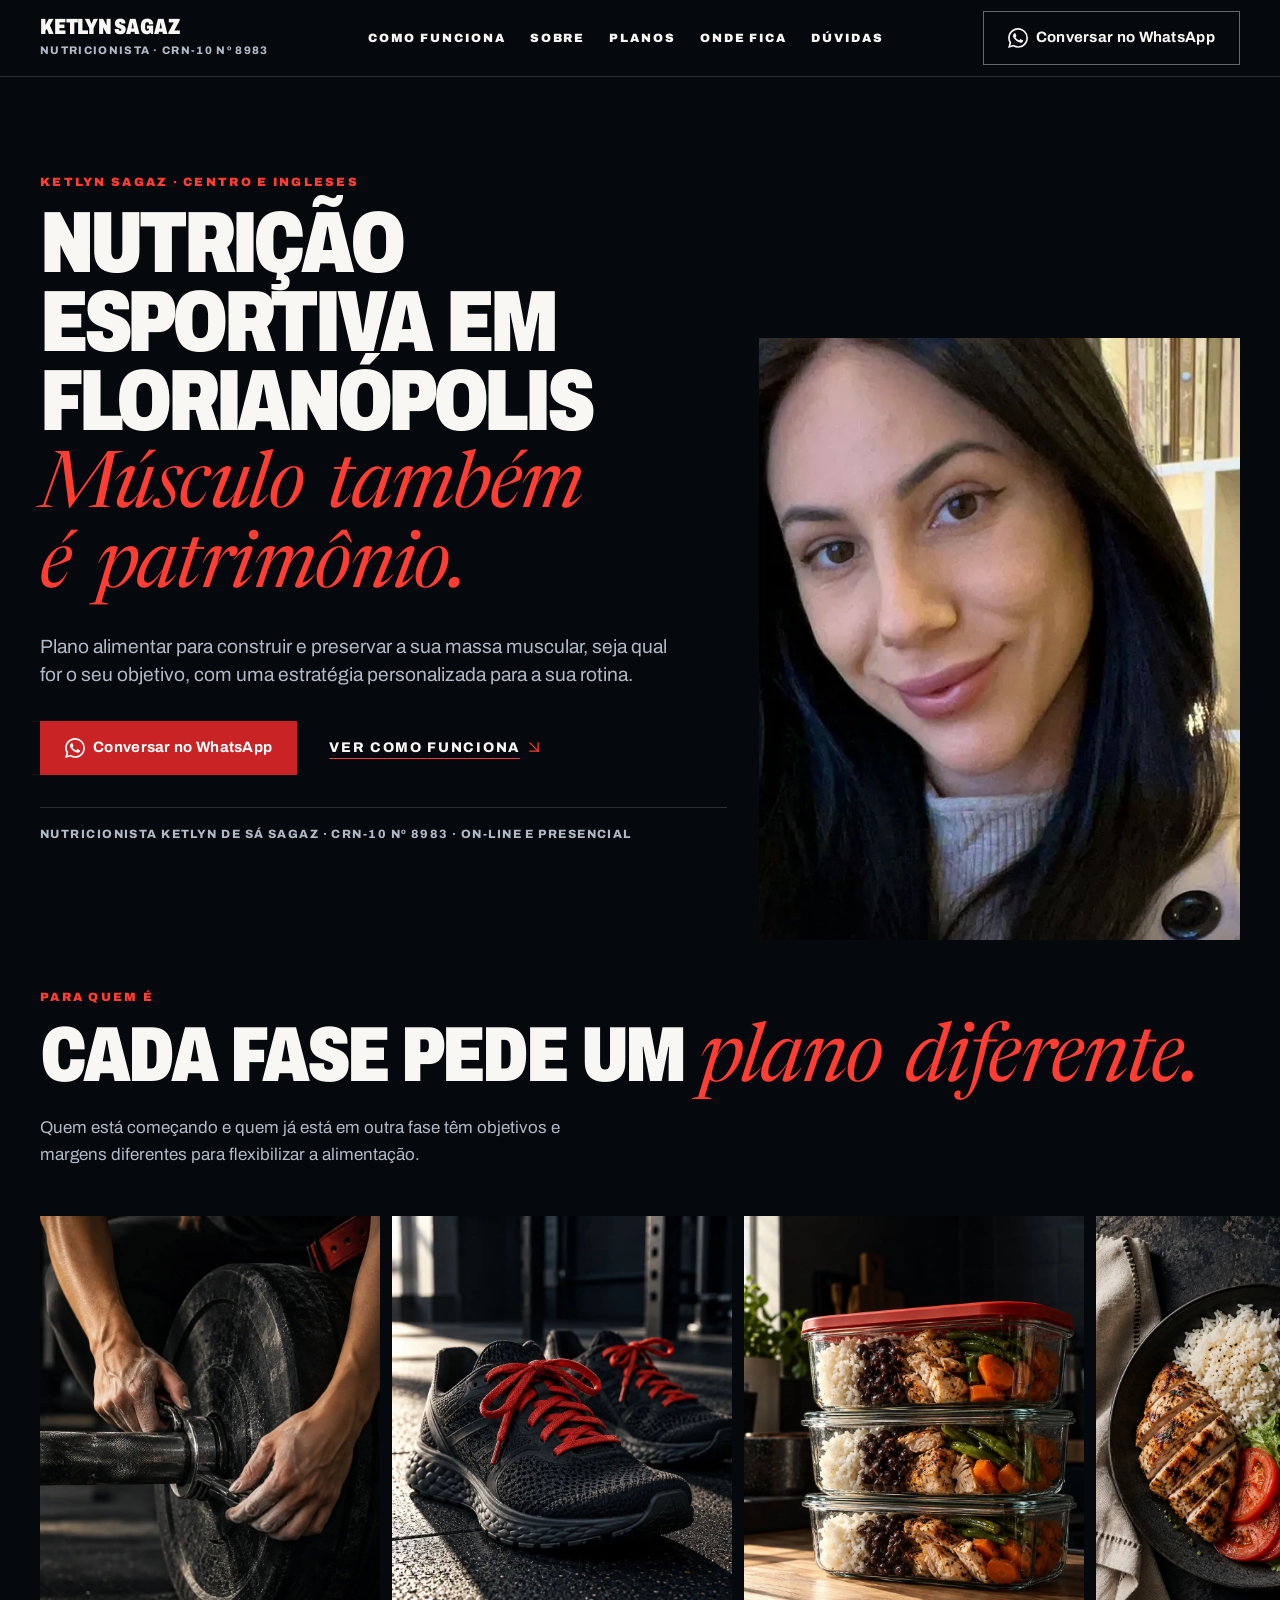
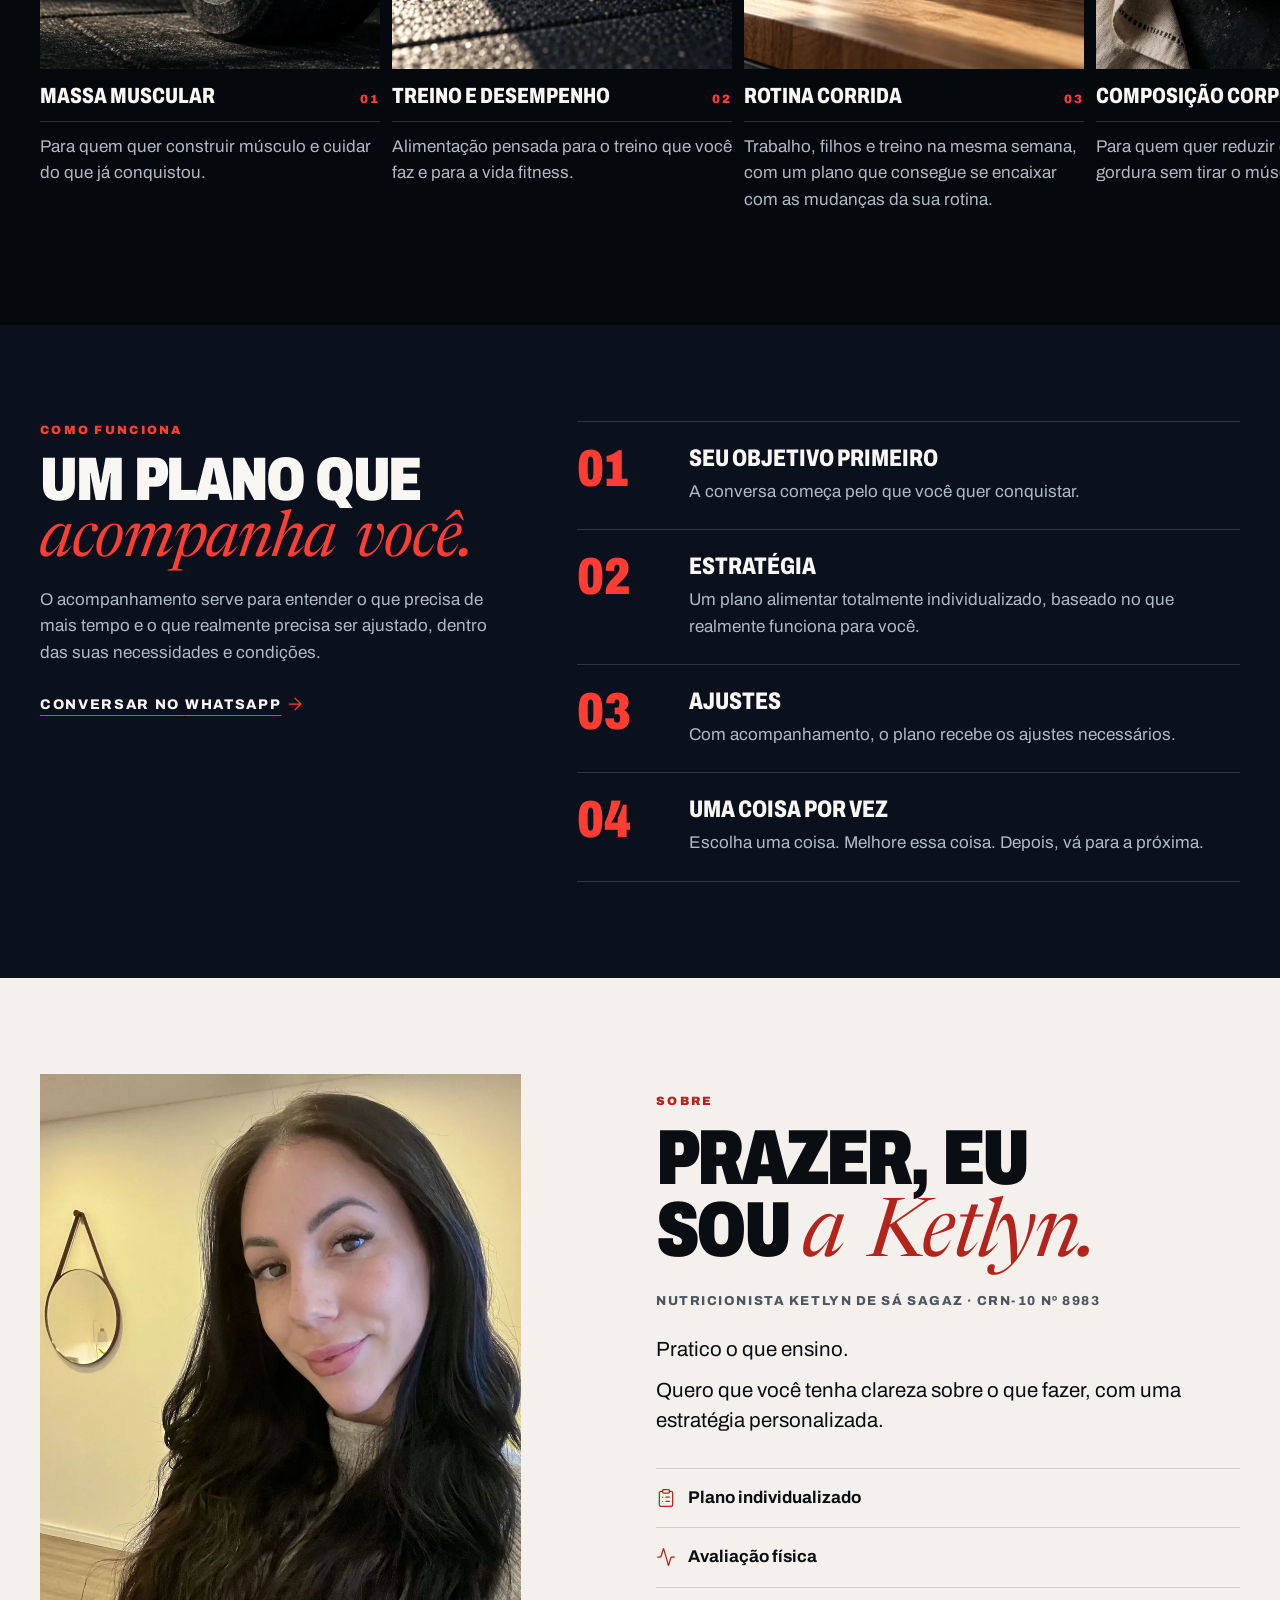
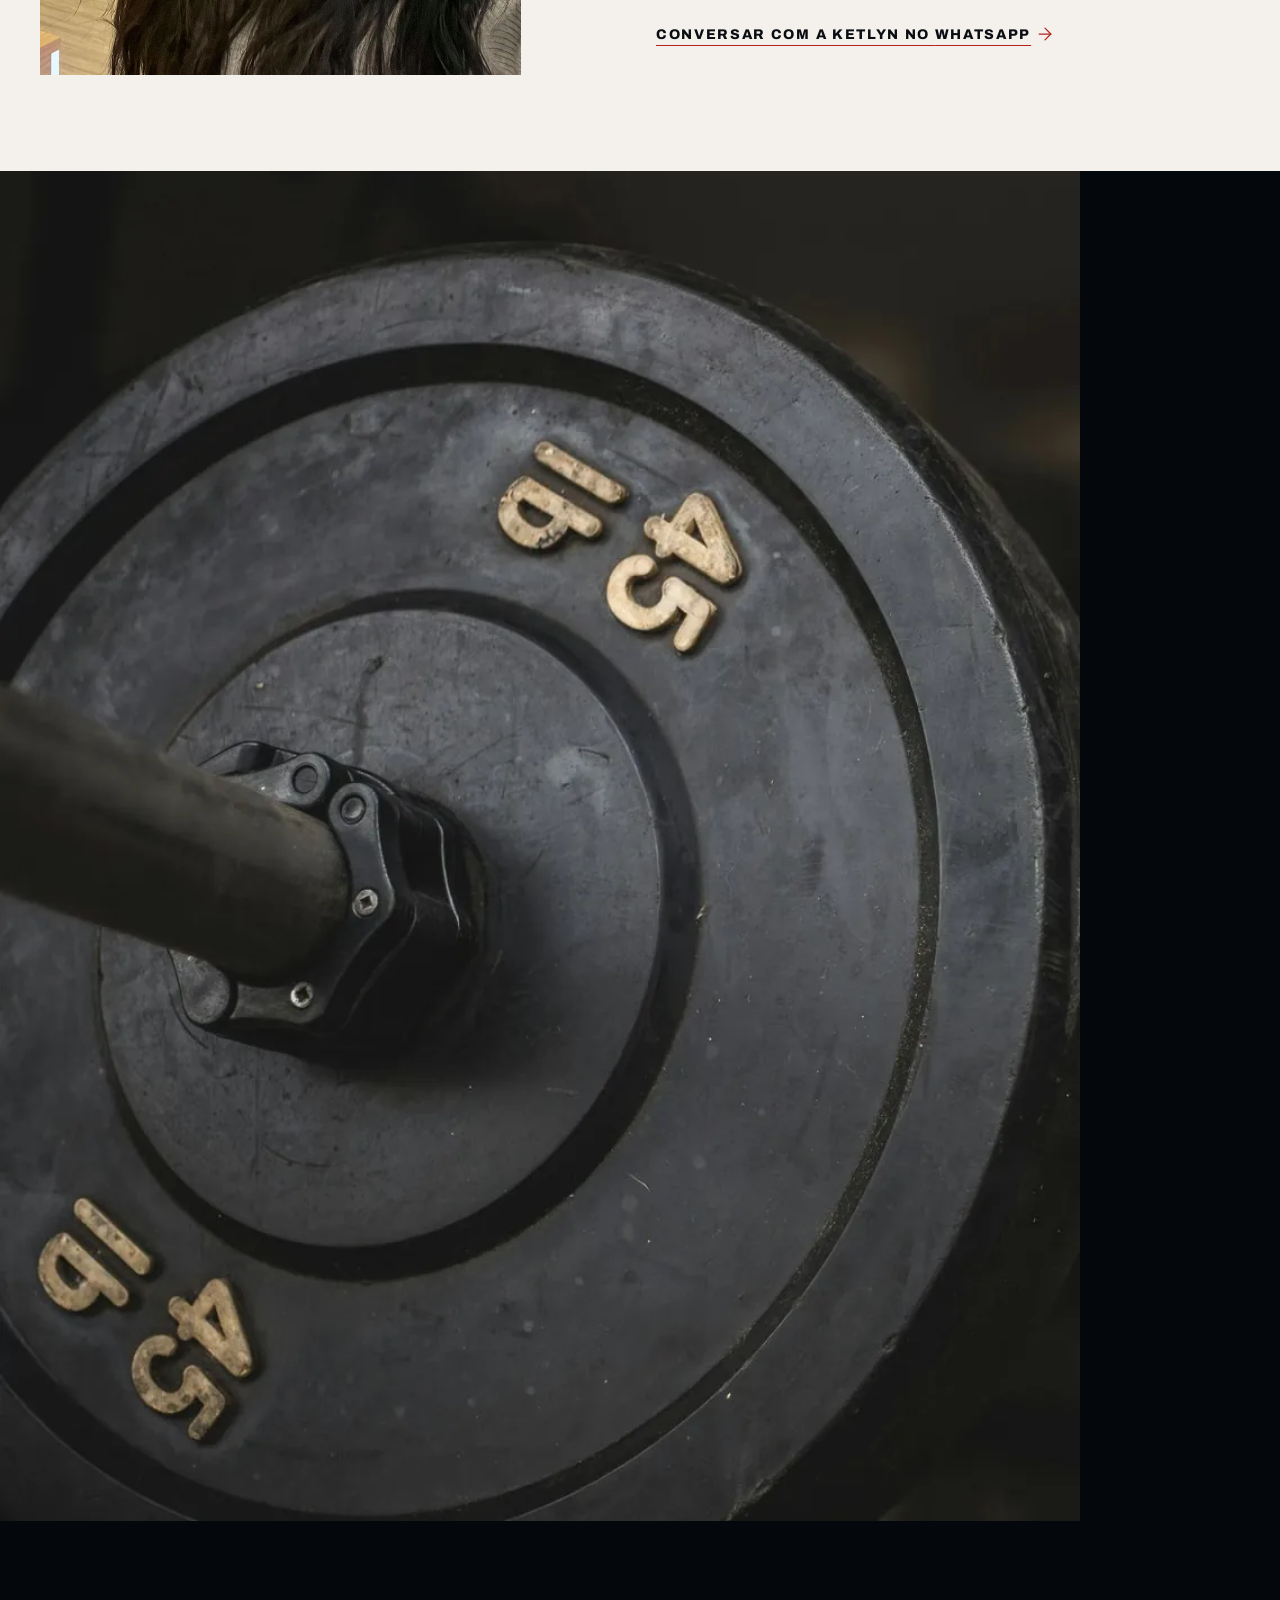
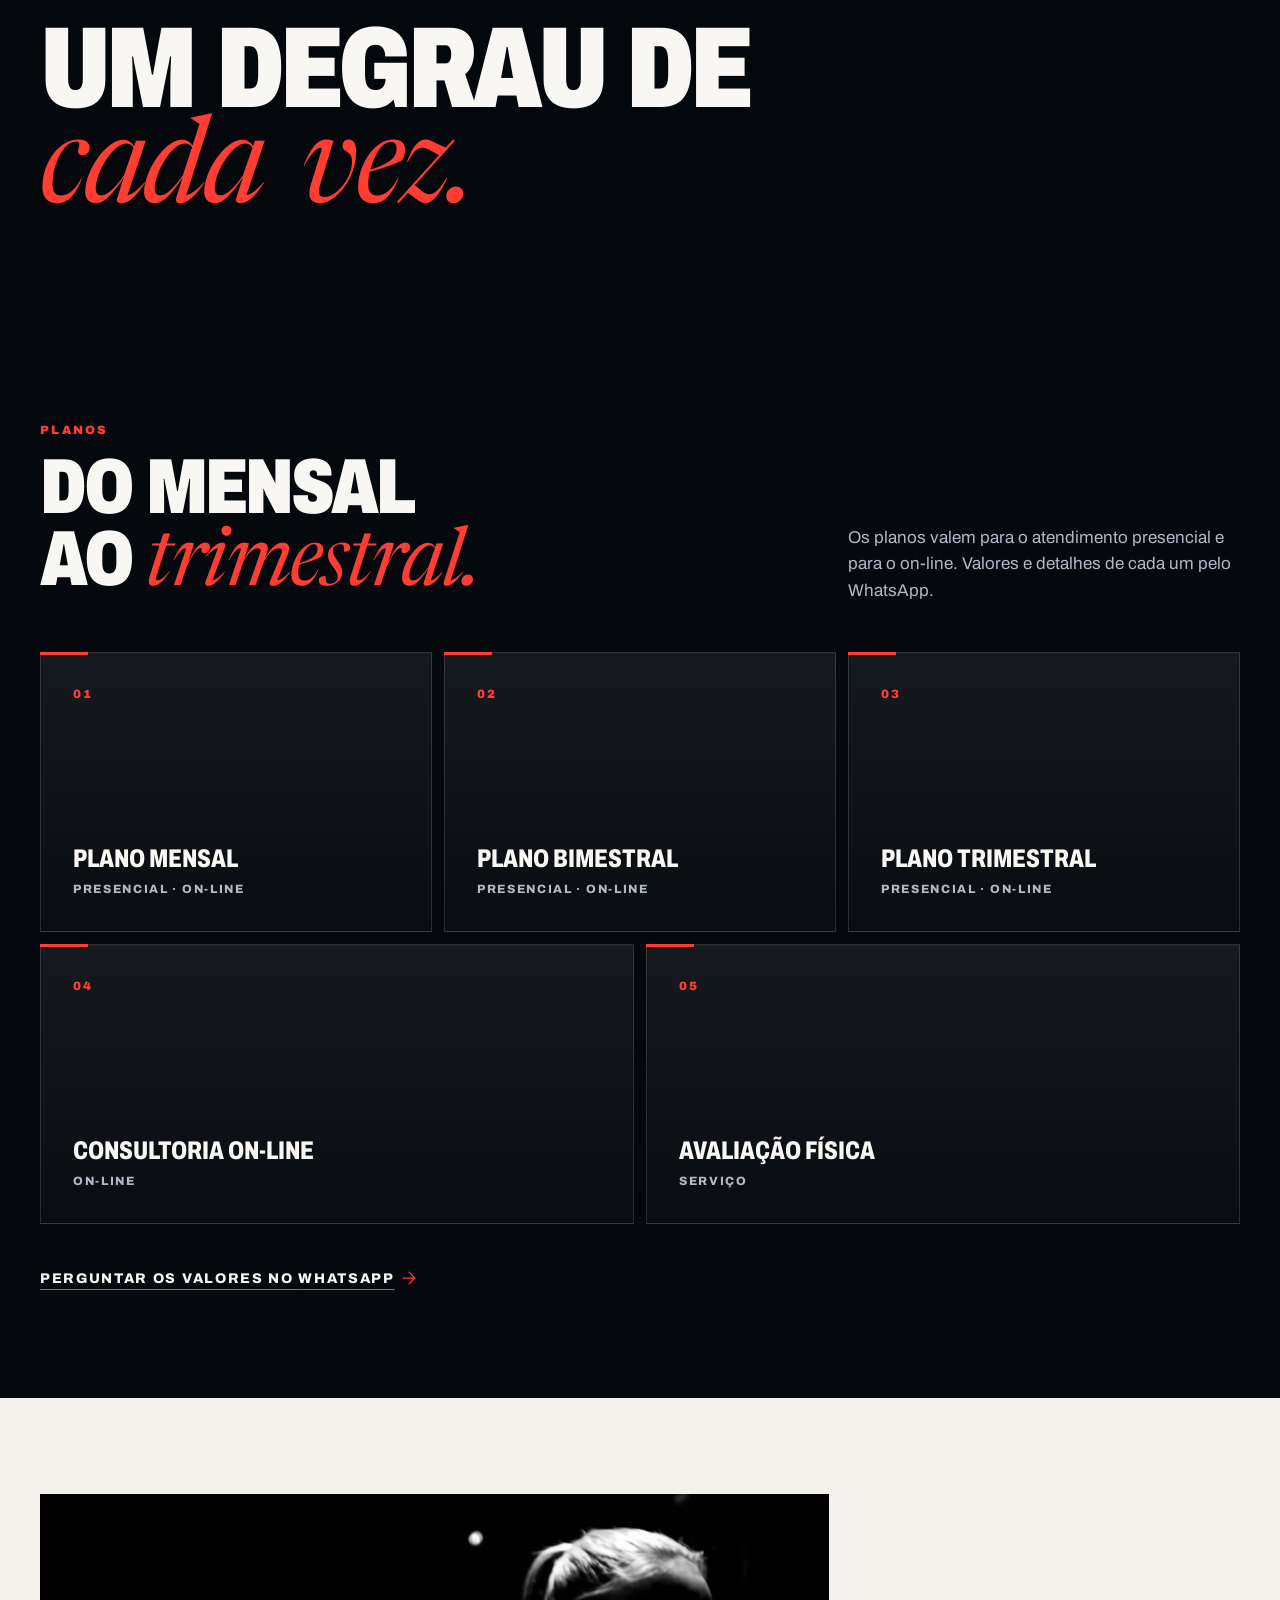
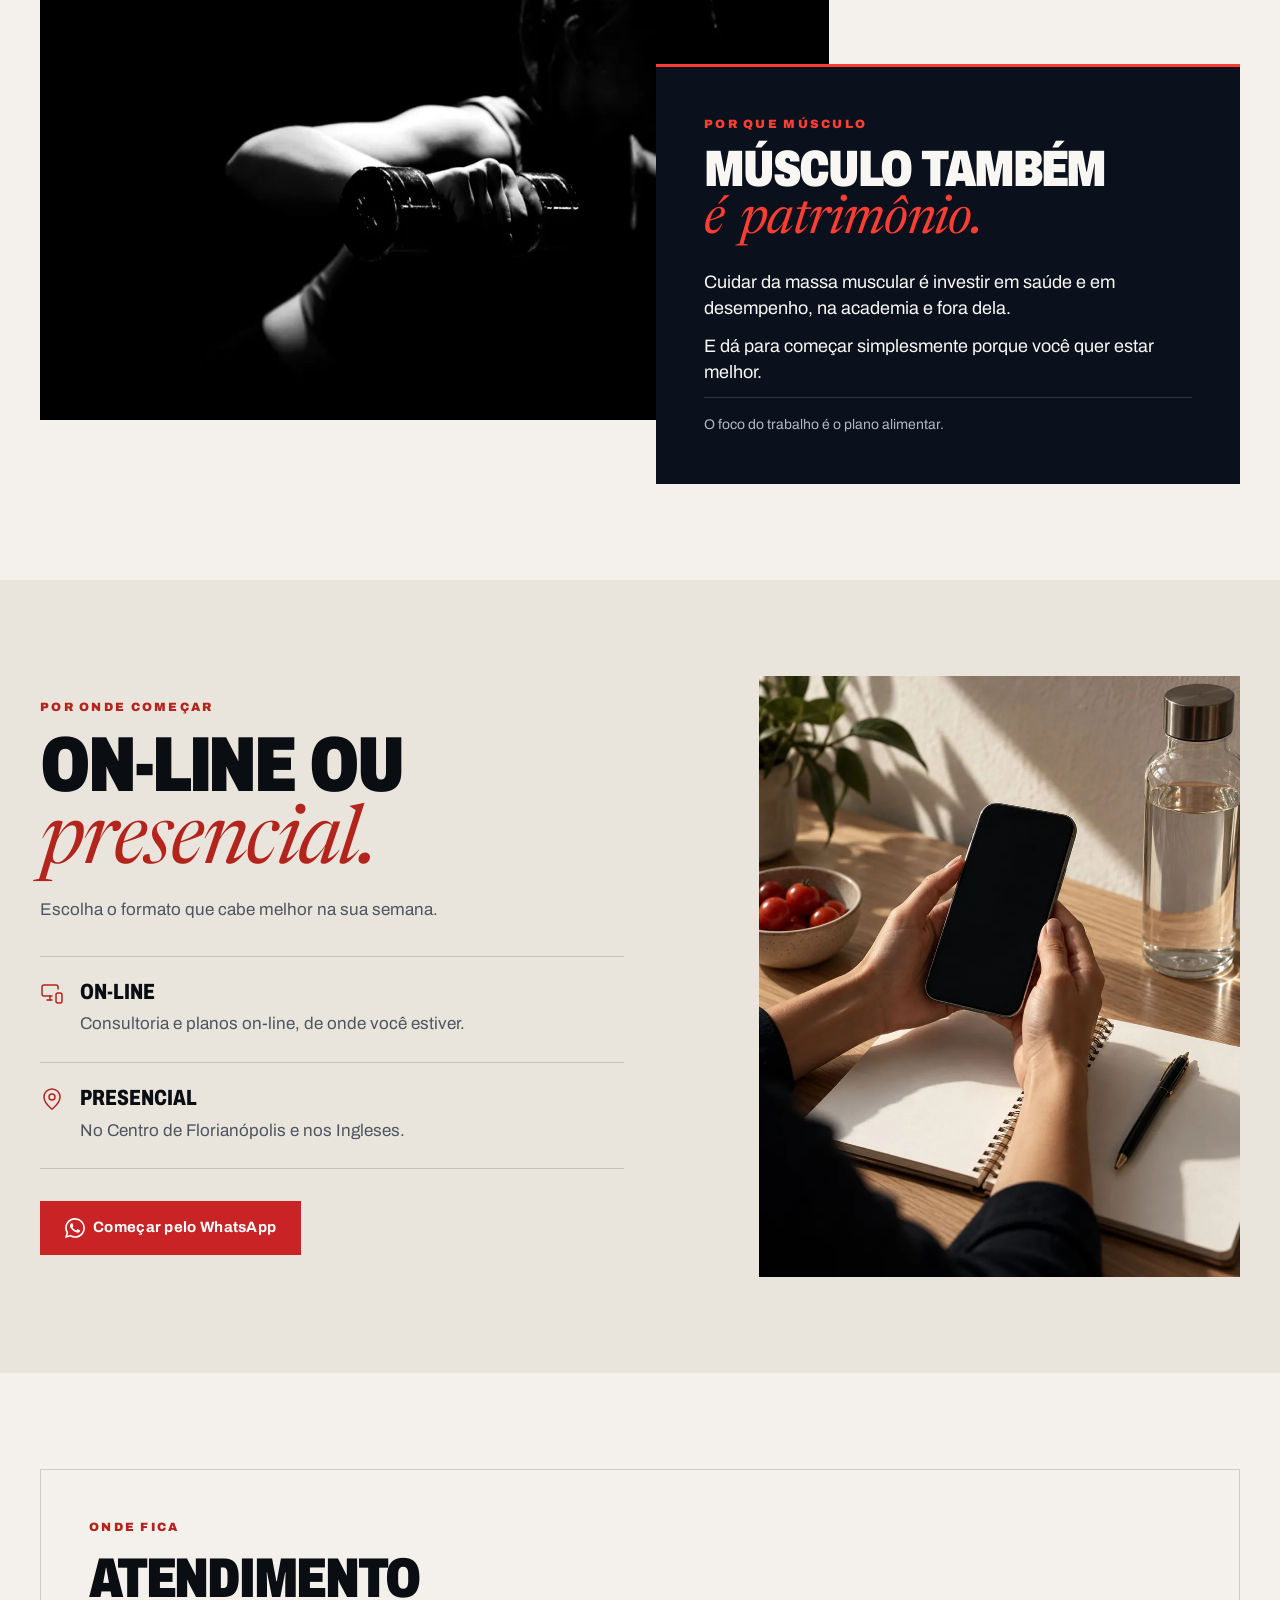
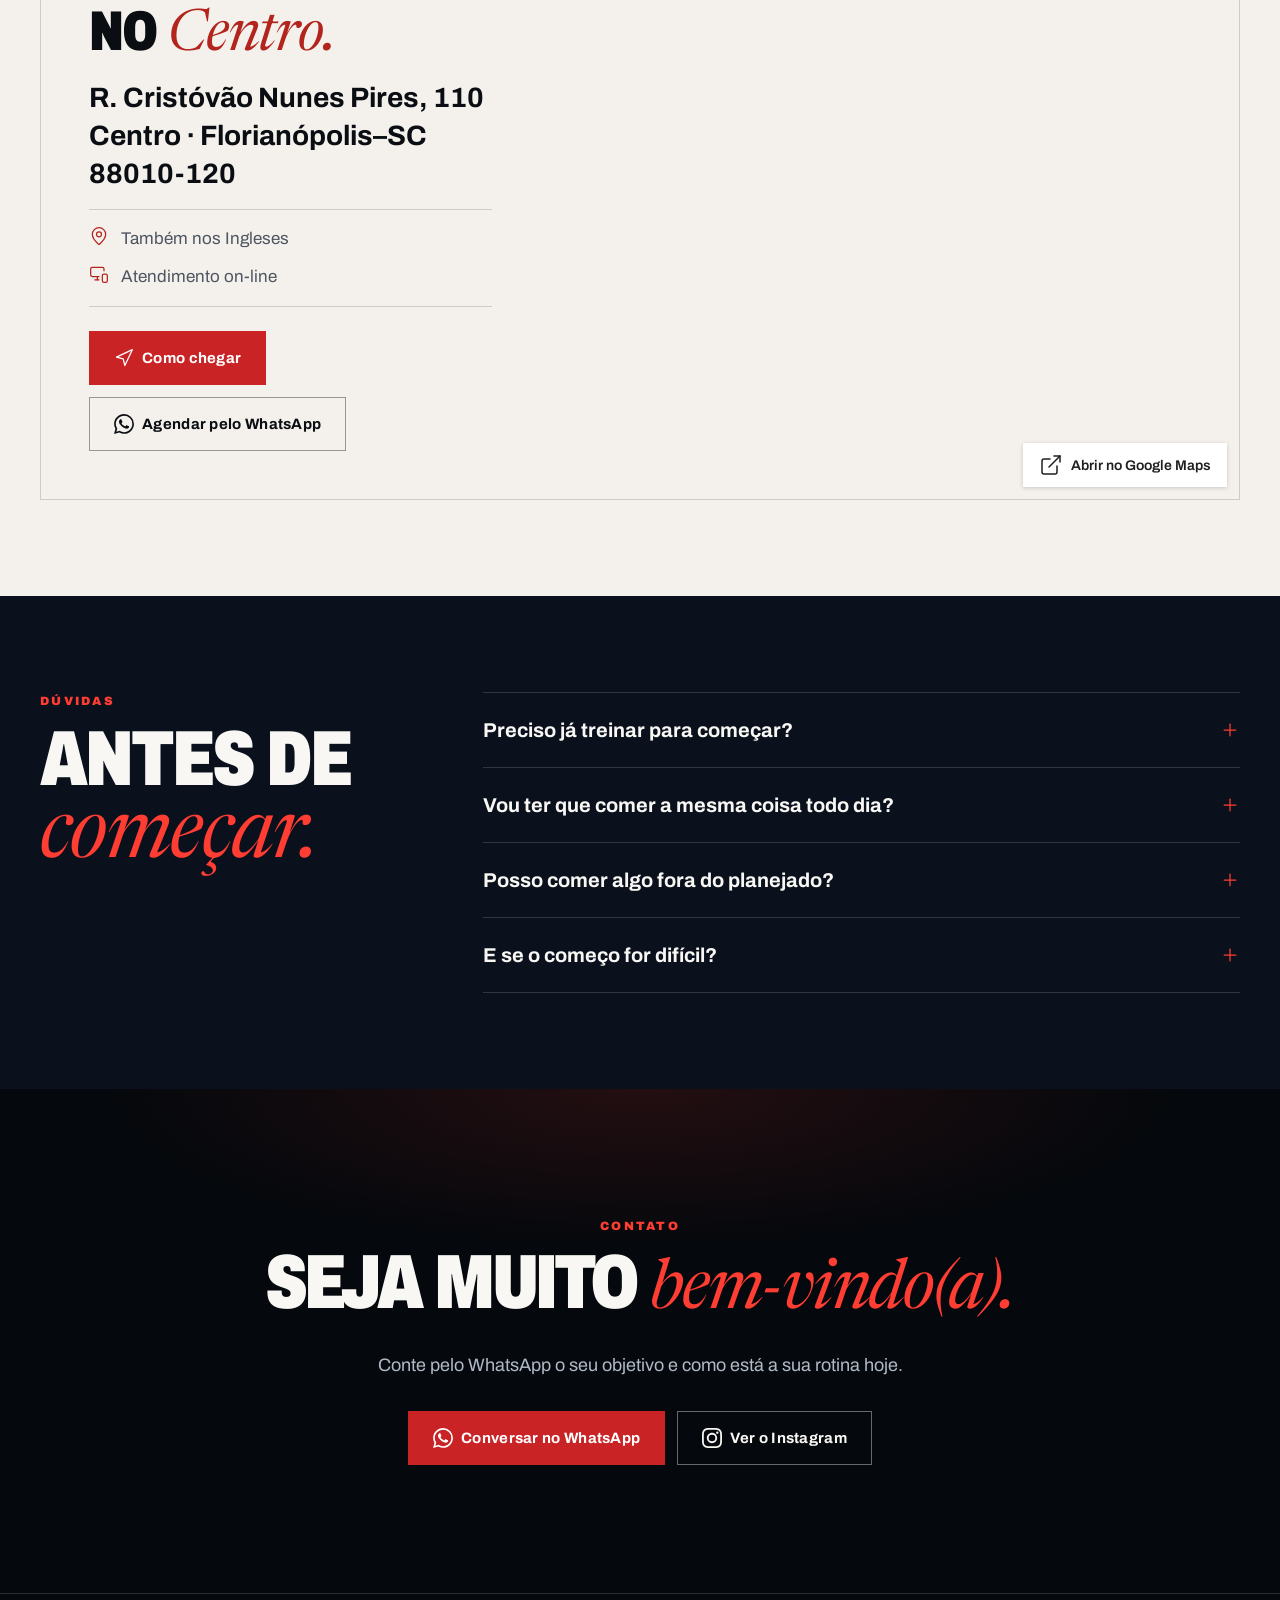
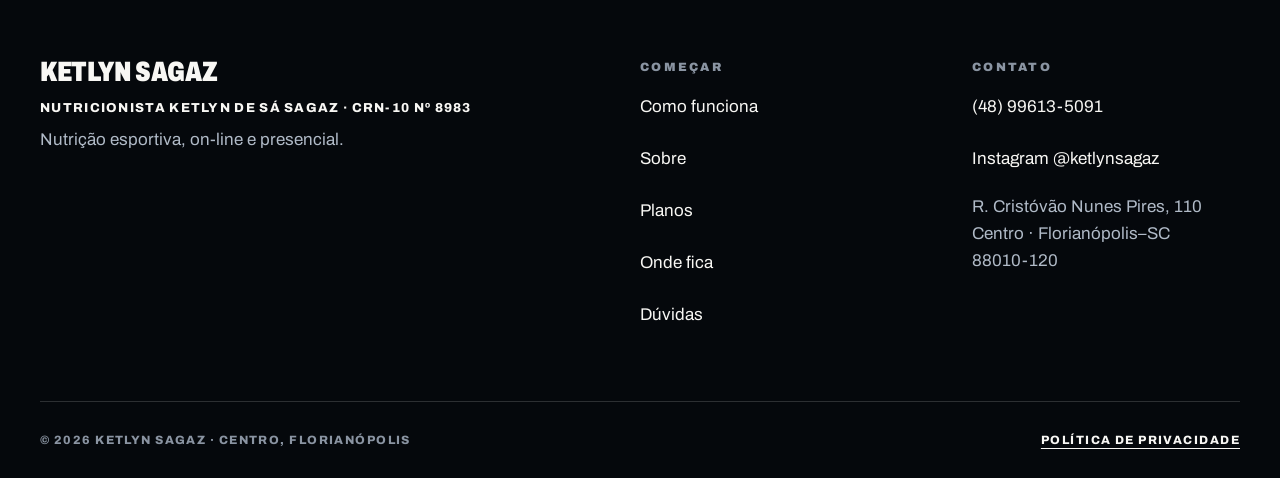
==== commit 59684dda: "Revisão via Claude Desktop 2026-10-19 15:05" ====
--- a/index.html
+++ b/index.html
@@ -19,8 +19,7 @@
 <link rel="preconnect" href="https://fonts.googleapis.com">
 <link rel="preconnect" href="https://fonts.gstatic.com" crossorigin>
 <link href="https://fonts.googleapis.com/css2?family=Archivo:wdth,wght@62..125,100..900&family=Newsreader:ital,opsz,wght@1,6..72,400&display=swap" rel="stylesheet">
-<link rel="preload" as="image" href="assets/img/heroi-ketlyn-celular.webp" media="(max-width: 899px)">
-<link rel="preload" as="image" href="assets/img/heroi-ketlyn.webp" media="(min-width: 900px)">
+<link rel="preload" as="image" media="(max-width: 899px)" imagesrcset="assets/img/heroi-ketlyn-celular-480.webp 480w, assets/img/heroi-ketlyn-celular-960.webp 960w" imagesizes="100vw">
 <link rel="stylesheet" href="assets/css/base.css">
 <link rel="stylesheet" href="assets/css/style.css">
 <script type="application/ld+json">
@@ -96,11 +95,10 @@
       </div>
       <div class="heroi__foto midia">
         <picture>
-          <source srcset="assets/img/heroi-ketlyn.webp" type="image/webp" media="(min-width: 900px)">
-          <source srcset="assets/img/heroi-ketlyn.jpg" media="(min-width: 900px)">
-          <source srcset="assets/img/heroi-ketlyn-celular.webp" type="image/webp">
-          <img src="assets/img/heroi-ketlyn-celular.jpg" width="1450" height="967" alt="Ketlyn Sagaz no consultório, de casaco bege, diante de uma estante branca com livros" fetchpriority="high">
-        </picture>
+  <source type="image/webp" media="(max-width: 899px)" srcset="assets/img/heroi-ketlyn-celular-480.webp 480w, assets/img/heroi-ketlyn-celular-960.webp 960w" sizes="100vw">
+  <source type="image/webp" srcset="assets/img/heroi-ketlyn-celular-960.webp 960w" sizes="100vw">
+  <img src="assets/img/heroi-ketlyn-celular-960.jpg" width="1450" height="967" alt="Ketlyn Sagaz no consultório, de casaco bege, diante de uma estante branca com livros" decoding="async" fetchpriority="high">
+</picture>
       </div>
     </div>
   </section>
@@ -115,7 +113,11 @@
       <ul class="faixa revelar" role="list">
         <li class="faixa__card">
           <figure>
-            <div class="midia faixa__foto"><picture><source srcset="assets/img/publico-anilha.webp" type="image/webp"><img src="assets/img/publico-anilha.jpg" width="960" height="1280" alt="Mãos com giz fechando a trava de uma barra com anilha preta" loading="lazy"></picture></div>
+            <div class="midia faixa__foto"><picture>
+  <source type="image/webp" media="(max-width: 899px)" srcset="assets/img/publico-anilha-480.webp 480w, assets/img/publico-anilha-960.webp 960w" sizes="100vw">
+  <source type="image/webp" srcset="assets/img/publico-anilha-960.webp 960w" sizes="50vw">
+  <img src="assets/img/publico-anilha-960.jpg" width="960" height="1280" alt="Mãos com giz fechando a trava de uma barra com anilha preta" decoding="async">
+</picture></div>
             <figcaption>
               <span class="faixa__linha"><span class="faixa__titulo">Massa muscular</span><span class="faixa__num">01</span></span>
               <span class="faixa__texto">Para quem quer construir músculo e cuidar do que já conquistou.</span>
@@ -124,7 +126,11 @@
         </li>
         <li class="faixa__card">
           <figure>
-            <div class="midia faixa__foto"><picture><source srcset="assets/img/publico-tenis.webp" type="image/webp"><img src="assets/img/publico-tenis.jpg" width="960" height="1280" alt="Tênis pretos de cadarço vermelho sobre piso de borracha de academia" loading="lazy"></picture></div>
+            <div class="midia faixa__foto"><picture>
+  <source type="image/webp" media="(max-width: 899px)" srcset="assets/img/publico-tenis-480.webp 480w, assets/img/publico-tenis-960.webp 960w" sizes="100vw">
+  <source type="image/webp" srcset="assets/img/publico-tenis-960.webp 960w" sizes="50vw">
+  <img src="assets/img/publico-tenis-960.jpg" width="960" height="1280" alt="Tênis pretos de cadarço vermelho sobre piso de borracha de academia" decoding="async">
+</picture></div>
             <figcaption>
               <span class="faixa__linha"><span class="faixa__titulo">Treino e desempenho</span><span class="faixa__num">02</span></span>
               <span class="faixa__texto">Alimentação pensada para o treino que você faz e para a vida fitness.</span>
@@ -133,7 +139,11 @@
         </li>
         <li class="faixa__card">
           <figure>
-            <div class="midia faixa__foto"><picture><source srcset="assets/img/publico-marmitas.webp" type="image/webp"><img src="assets/img/publico-marmitas.jpg" width="960" height="1280" alt="Três marmitas de vidro empilhadas com arroz, feijão, frango e legumes" loading="lazy"></picture></div>
+            <div class="midia faixa__foto"><picture>
+  <source type="image/webp" media="(max-width: 899px)" srcset="assets/img/publico-marmitas-480.webp 480w, assets/img/publico-marmitas-960.webp 960w" sizes="100vw">
+  <source type="image/webp" srcset="assets/img/publico-marmitas-960.webp 960w" sizes="50vw">
+  <img src="assets/img/publico-marmitas-960.jpg" width="960" height="1280" alt="Três marmitas de vidro empilhadas com arroz, feijão, frango e legumes" decoding="async" loading="lazy">
+</picture></div>
             <figcaption>
               <span class="faixa__linha"><span class="faixa__titulo">Rotina corrida</span><span class="faixa__num">03</span></span>
               <span class="faixa__texto">Trabalho, filhos e treino na mesma semana, com um plano que consegue se encaixar com as mudanças da sua rotina.</span>
@@ -142,7 +152,11 @@
         </li>
         <li class="faixa__card">
           <figure>
-            <div class="midia faixa__foto"><picture><source srcset="assets/img/publico-prato.webp" type="image/webp"><img src="assets/img/publico-prato.jpg" width="960" height="1280" alt="Prato escuro visto de cima com frango grelhado, arroz, feijão, tomate e salada" loading="lazy"></picture></div>
+            <div class="midia faixa__foto"><picture>
+  <source type="image/webp" media="(max-width: 899px)" srcset="assets/img/publico-prato-480.webp 480w, assets/img/publico-prato-960.webp 960w" sizes="100vw">
+  <source type="image/webp" srcset="assets/img/publico-prato-960.webp 960w" sizes="50vw">
+  <img src="assets/img/publico-prato-960.jpg" width="960" height="1280" alt="Prato escuro visto de cima com frango grelhado, arroz, feijão, tomate e salada" decoding="async" loading="lazy">
+</picture></div>
             <figcaption>
               <span class="faixa__linha"><span class="faixa__titulo">Composição corporal</span><span class="faixa__num">04</span></span>
               <span class="faixa__texto">Para quem quer reduzir o percentual de gordura sem tirar o músculo da conta.</span>
@@ -173,7 +187,11 @@
   <section class="secao sobre" id="sobre" aria-labelledby="sobre-titulo">
     <div class="container sobre__grade">
       <div class="sobre__foto midia revelar">
-        <picture><source srcset="assets/img/sobre-ketlyn.webp" type="image/webp"><img src="assets/img/sobre-ketlyn.jpg" width="1200" height="1500" alt="Retrato de Ketlyn Sagaz, de cabelo longo e suéter cinza-claro" loading="lazy"></picture>
+        <picture>
+  <source type="image/webp" media="(max-width: 899px)" srcset="assets/img/sobre-ketlyn-480.webp 480w, assets/img/sobre-ketlyn-960.webp 960w" sizes="100vw">
+  <source type="image/webp" srcset="assets/img/sobre-ketlyn-960.webp 960w" sizes="50vw">
+  <img src="assets/img/sobre-ketlyn-960.jpg" width="1200" height="1500" alt="Retrato de Ketlyn Sagaz, de cabelo longo e suéter cinza-claro" decoding="async" loading="lazy">
+</picture>
       </div>
       <div class="sobre__texto">
         <p class="rotulo revelar">Sobre</p>
@@ -193,12 +211,11 @@
   </section>
 
   <section class="frase" aria-label="Um degrau de cada vez">
-    <picture class="frase__fundo">
-      <source srcset="assets/img/frase-anilhas.webp" type="image/webp" media="(min-width: 600px)">
-      <source srcset="assets/img/frase-anilhas.jpg" media="(min-width: 600px)">
-      <source srcset="assets/img/frase-anilhas-celular.webp" type="image/webp">
-      <img src="assets/img/frase-anilhas-celular.jpg" width="1080" height="1350" alt="" loading="lazy">
-    </picture>
+    <picture>
+  <source type="image/webp" media="(max-width: 899px)" srcset="assets/img/frase-anilhas-celular-480.webp 480w, assets/img/frase-anilhas-celular-960.webp 960w" sizes="100vw">
+  <source type="image/webp" srcset="assets/img/frase-anilhas-celular-960.webp 960w" sizes="50vw">
+  <img src="assets/img/frase-anilhas-celular-960.jpg" width="1080" height="1350" alt="" decoding="async" loading="lazy">
+</picture>
     <div class="container frase__conteudo">
       <h2 class="frase__texto revelar">Um degrau de <em>cada vez.</em></h2>
     </div>
@@ -229,7 +246,11 @@
   <section class="secao musculo" aria-labelledby="musculo-titulo">
     <div class="container musculo__grade">
       <div class="musculo__foto midia revelar">
-        <picture><source srcset="assets/img/musculo-treino.webp" type="image/webp"><img src="assets/img/musculo-treino.jpg" width="2000" height="1333" alt="Pessoa em silhueta segurando um halter na penumbra" loading="lazy"></picture>
+        <picture>
+  <source type="image/webp" media="(max-width: 899px)" srcset="assets/img/musculo-treino-480.webp 480w, assets/img/musculo-treino-960.webp 960w" sizes="100vw">
+  <source type="image/webp" srcset="assets/img/musculo-treino-960.webp 960w, assets/img/musculo-treino-1600.webp 1600w" sizes="50vw">
+  <img src="assets/img/musculo-treino-960.jpg" width="2000" height="1333" alt="Pessoa em silhueta segurando um halter na penumbra" decoding="async" loading="lazy">
+</picture>
       </div>
       <div class="musculo__card revelar">
         <p class="rotulo">Por que músculo</p>
@@ -254,7 +275,11 @@
         <div class="comecar__acao revelar"><a class="botao botao--primario" href="https://wa.me/5548996135091?text=Ol%C3%A1%2C%20Ketlyn%21%20Quero%20come%C3%A7ar%20o%20acompanhamento.%20Prefiro%20o%20atendimento%3A" target="_blank" rel="noopener"><svg class="icone icone--marca" width="24" height="24" fill="currentColor" aria-hidden="true" focusable="false" role="img" viewBox="0 0 24 24" xmlns="http://www.w3.org/2000/svg"><path d="M17.472 14.382c-.297-.149-1.758-.867-2.03-.967-.273-.099-.471-.148-.67.15-.197.297-.767.966-.94 1.164-.173.199-.347.223-.644.075-.297-.15-1.255-.463-2.39-1.475-.883-.788-1.48-1.761-1.653-2.059-.173-.297-.018-.458.13-.606.134-.133.298-.347.446-.52.149-.174.198-.298.298-.497.099-.198.05-.371-.025-.52-.075-.149-.669-1.612-.916-2.207-.242-.579-.487-.5-.669-.51-.173-.008-.371-.01-.57-.01-.198 0-.52.074-.792.372-.272.297-1.04 1.016-1.04 2.479 0 1.462 1.065 2.875 1.213 3.074.149.198 2.096 3.2 5.077 4.487.709.306 1.262.489 1.694.625.712.227 1.36.195 1.871.118.571-.085 1.758-.719 2.006-1.413.248-.694.248-1.289.173-1.413-.074-.124-.272-.198-.57-.347m-5.421 7.403h-.004a9.87 9.87 0 01-5.031-1.378l-.361-.214-3.741.982.998-3.648-.235-.374a9.86 9.86 0 01-1.51-5.26c.001-5.45 4.436-9.884 9.888-9.884 2.64 0 5.122 1.03 6.988 2.898a9.825 9.825 0 012.893 6.994c-.003 5.45-4.437 9.884-9.885 9.884m8.413-18.297A11.815 11.815 0 0012.05 0C5.495 0 .16 5.335.157 11.892c0 2.096.547 4.142 1.588 5.945L.057 24l6.305-1.654a11.882 11.882 0 005.683 1.448h.005c6.554 0 11.89-5.335 11.893-11.893a11.821 11.821 0 00-3.48-8.413Z"/></svg>Começar pelo WhatsApp</a></div>
       </div>
       <div class="comecar__foto midia revelar">
-        <picture><source srcset="assets/img/comecar-mesa.webp" type="image/webp"><img src="assets/img/comecar-mesa.jpg" width="1122" height="1402" alt="Mãos segurando um celular sobre um caderno aberto, com garrafa de água e tomatinhos na mesa" loading="lazy"></picture>
+        <picture>
+  <source type="image/webp" media="(max-width: 899px)" srcset="assets/img/comecar-mesa-480.webp 480w, assets/img/comecar-mesa-960.webp 960w" sizes="100vw">
+  <source type="image/webp" srcset="assets/img/comecar-mesa-960.webp 960w" sizes="50vw">
+  <img src="assets/img/comecar-mesa-960.jpg" width="1122" height="1402" alt="Mãos segurando um celular sobre um caderno aberto, com garrafa de água e tomatinhos na mesa" decoding="async" loading="lazy">
+</picture>
       </div>
     </div>
   </section>
--- a/assets/css/style.css
+++ b/assets/css/style.css
@@ -156,7 +156,7 @@
   gap: var(--space-4);
   min-height: 64px;
   padding-block: var(--space-2);
-  transition: min-height 0.2s ease;
+  transition: none;
 }
 .marca {
   display: flex;
@@ -650,7 +650,7 @@
 .pergunta[open] summary .icone { transform: rotate(45deg); }
 .pergunta summary:hover span { color: var(--accent); }
 .pergunta__resposta p { padding-bottom: var(--space-5); max-width: 36em; color: var(--apoio-claro); }
-.acordeao-animado .pergunta__resposta { display: grid; grid-template-rows: 0fr; transition: grid-template-rows 0.3s ease; }
+.acordeao-animado .pergunta__resposta { display: grid; grid-template-rows: 0fr; transition: none; }
 .acordeao-animado .pergunta__resposta > div { overflow: hidden; }
 .acordeao-animado .pergunta[data-aberto] .pergunta__resposta { grid-template-rows: 1fr; }
 .acordeao-animado .pergunta:not([data-aberto]) summary .icone { transform: none; }
@@ -778,3 +778,9 @@
   .sobre__foto,
   .comecar__foto { margin-inline: 0; }
 }
+
+
+/* Regra do Armin, 19/10/2026 (§0 "Rolagem leve no celular"): sem vidro desfocado no celular; fundo quase opaco. Aplicado por aplicar-carregamento.mjs. */
+@media (max-width: 899px) {
+  .cabecalho[data-rolado] { -webkit-backdrop-filter: none; backdrop-filter: none; background: rgba(5, 8, 12, 0.96); }
+}
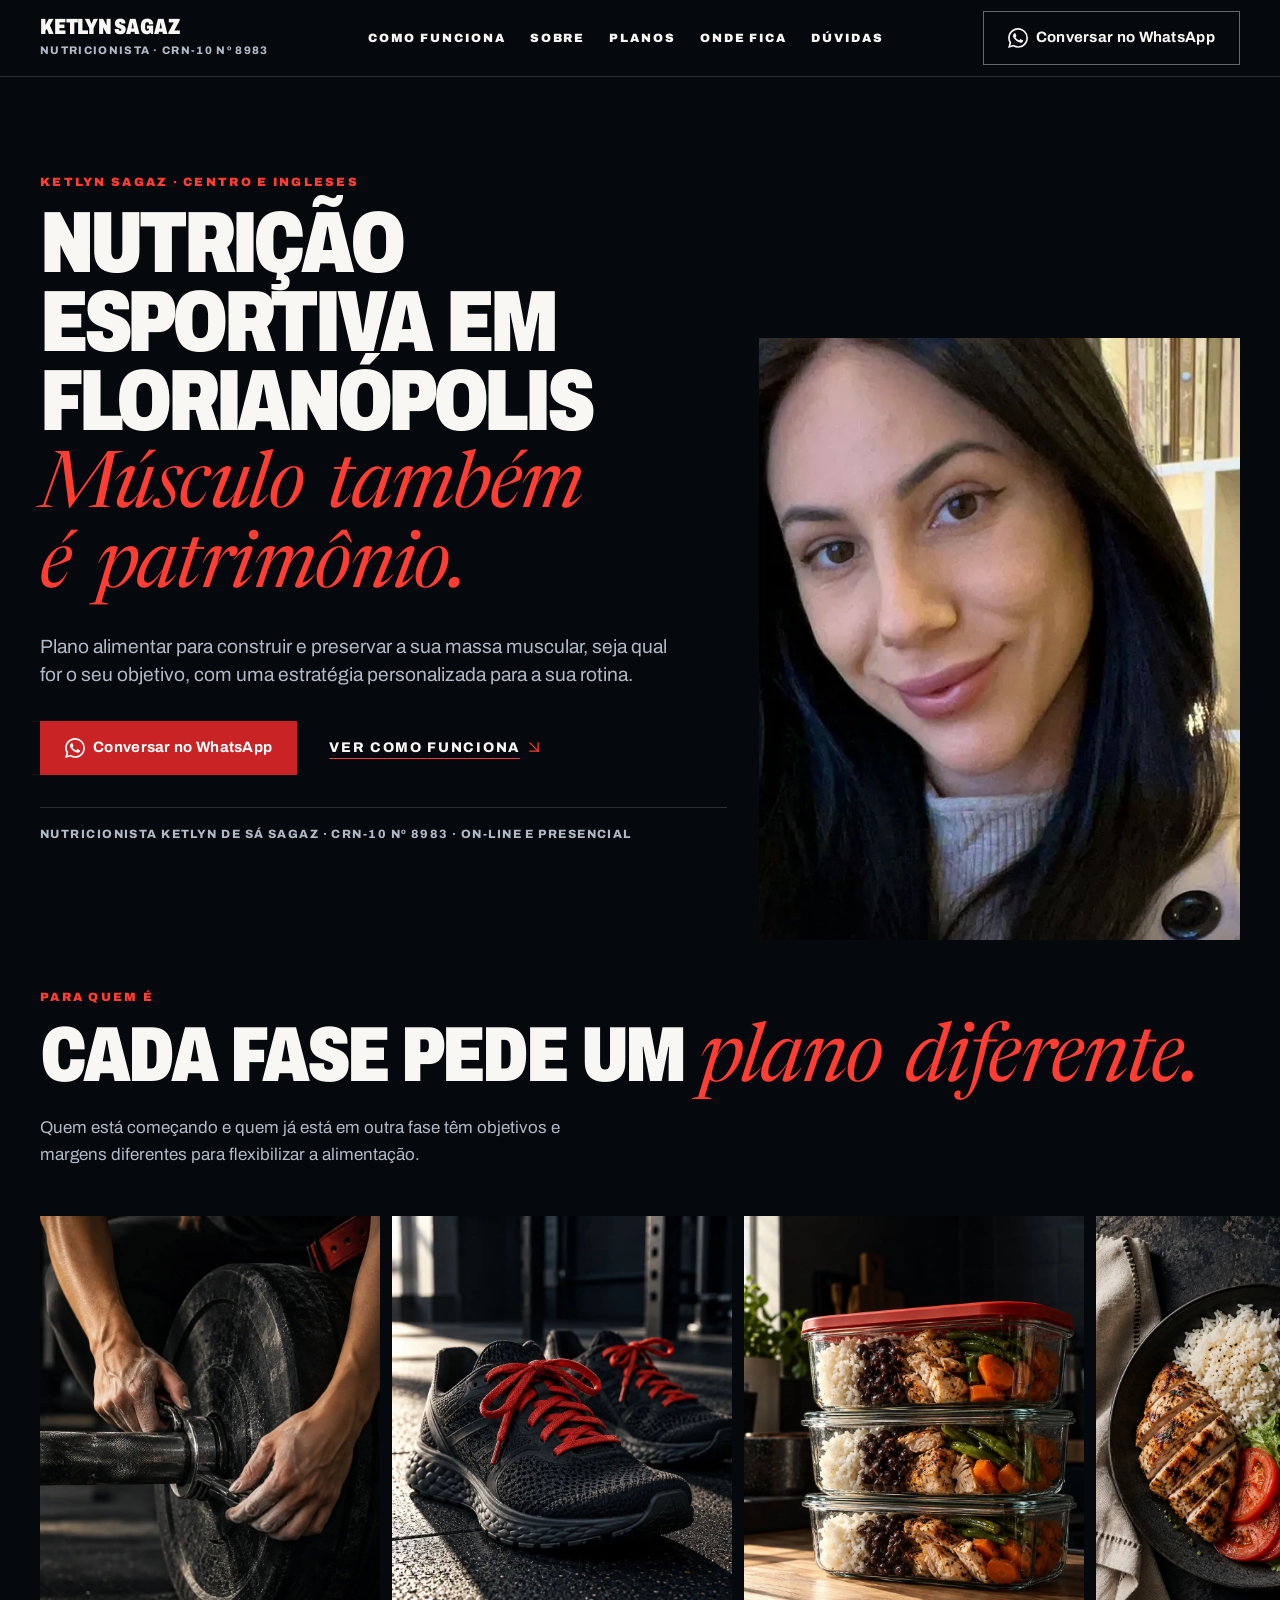
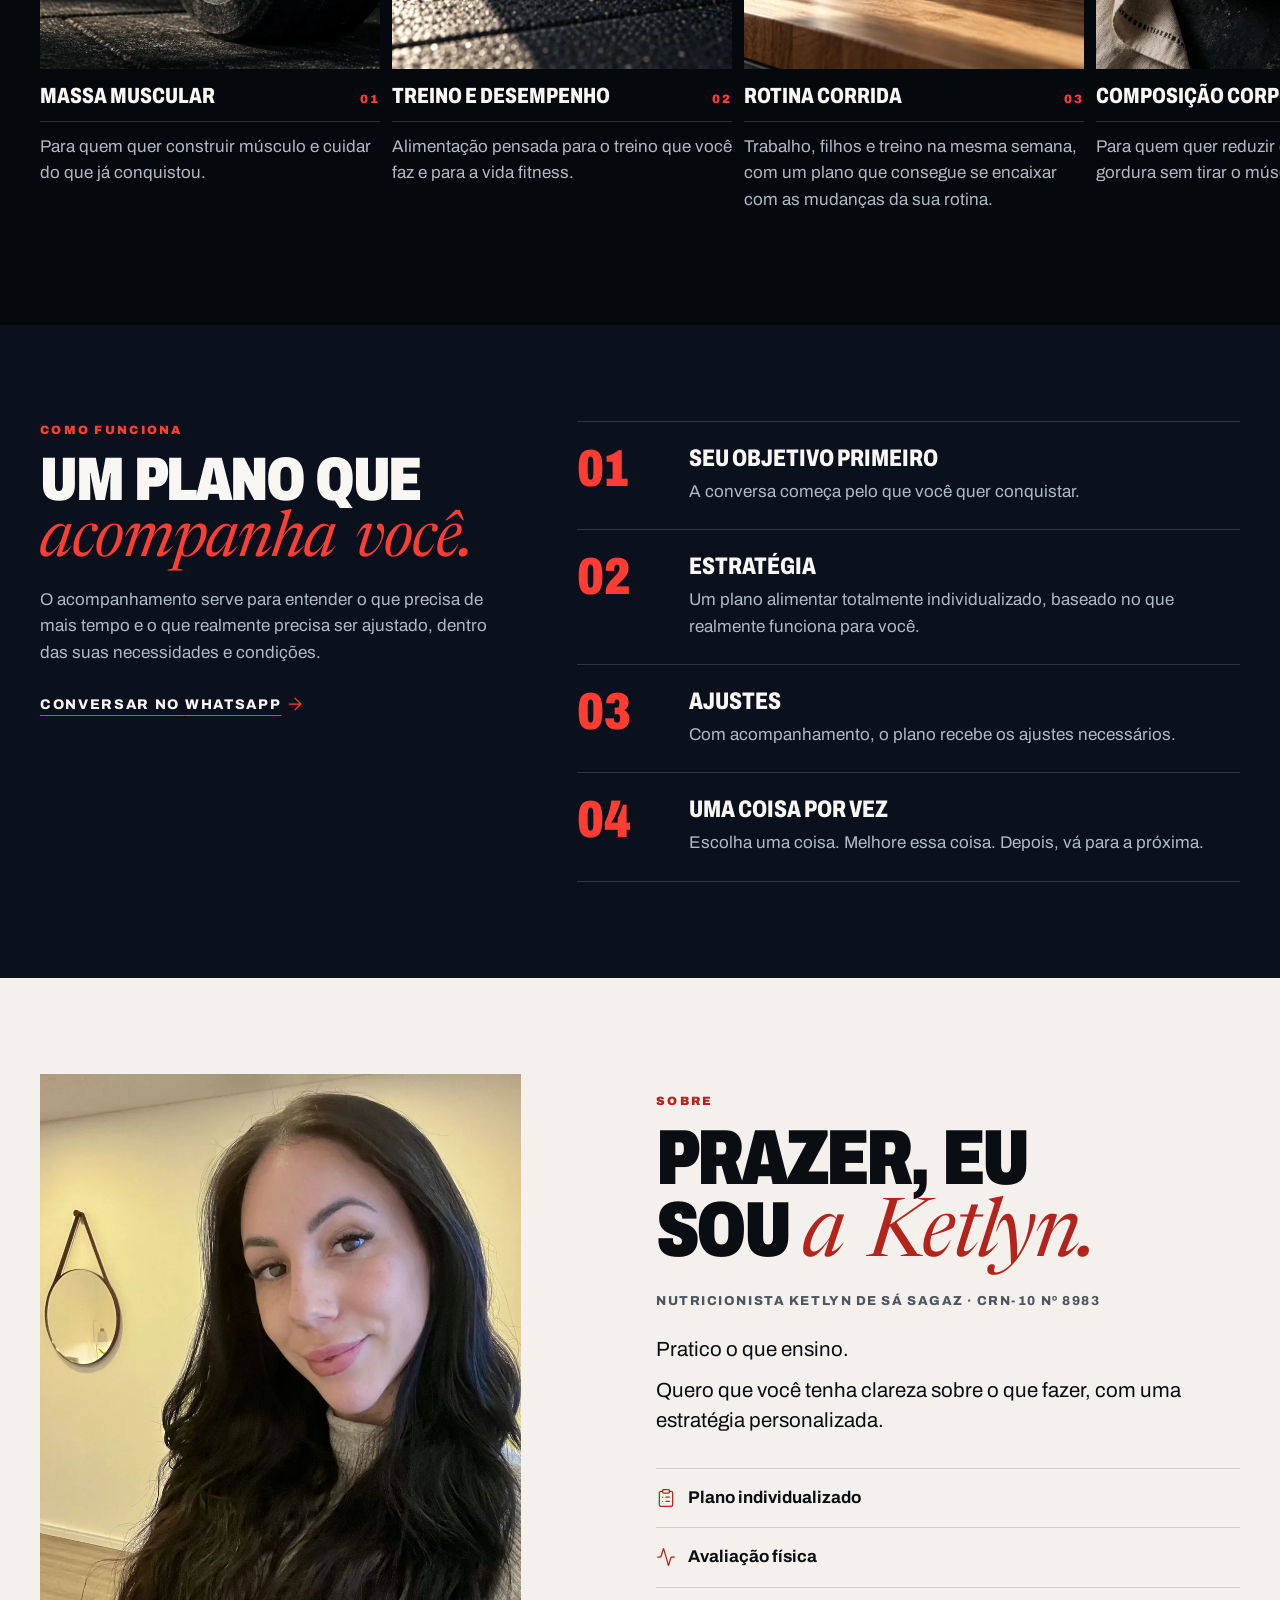
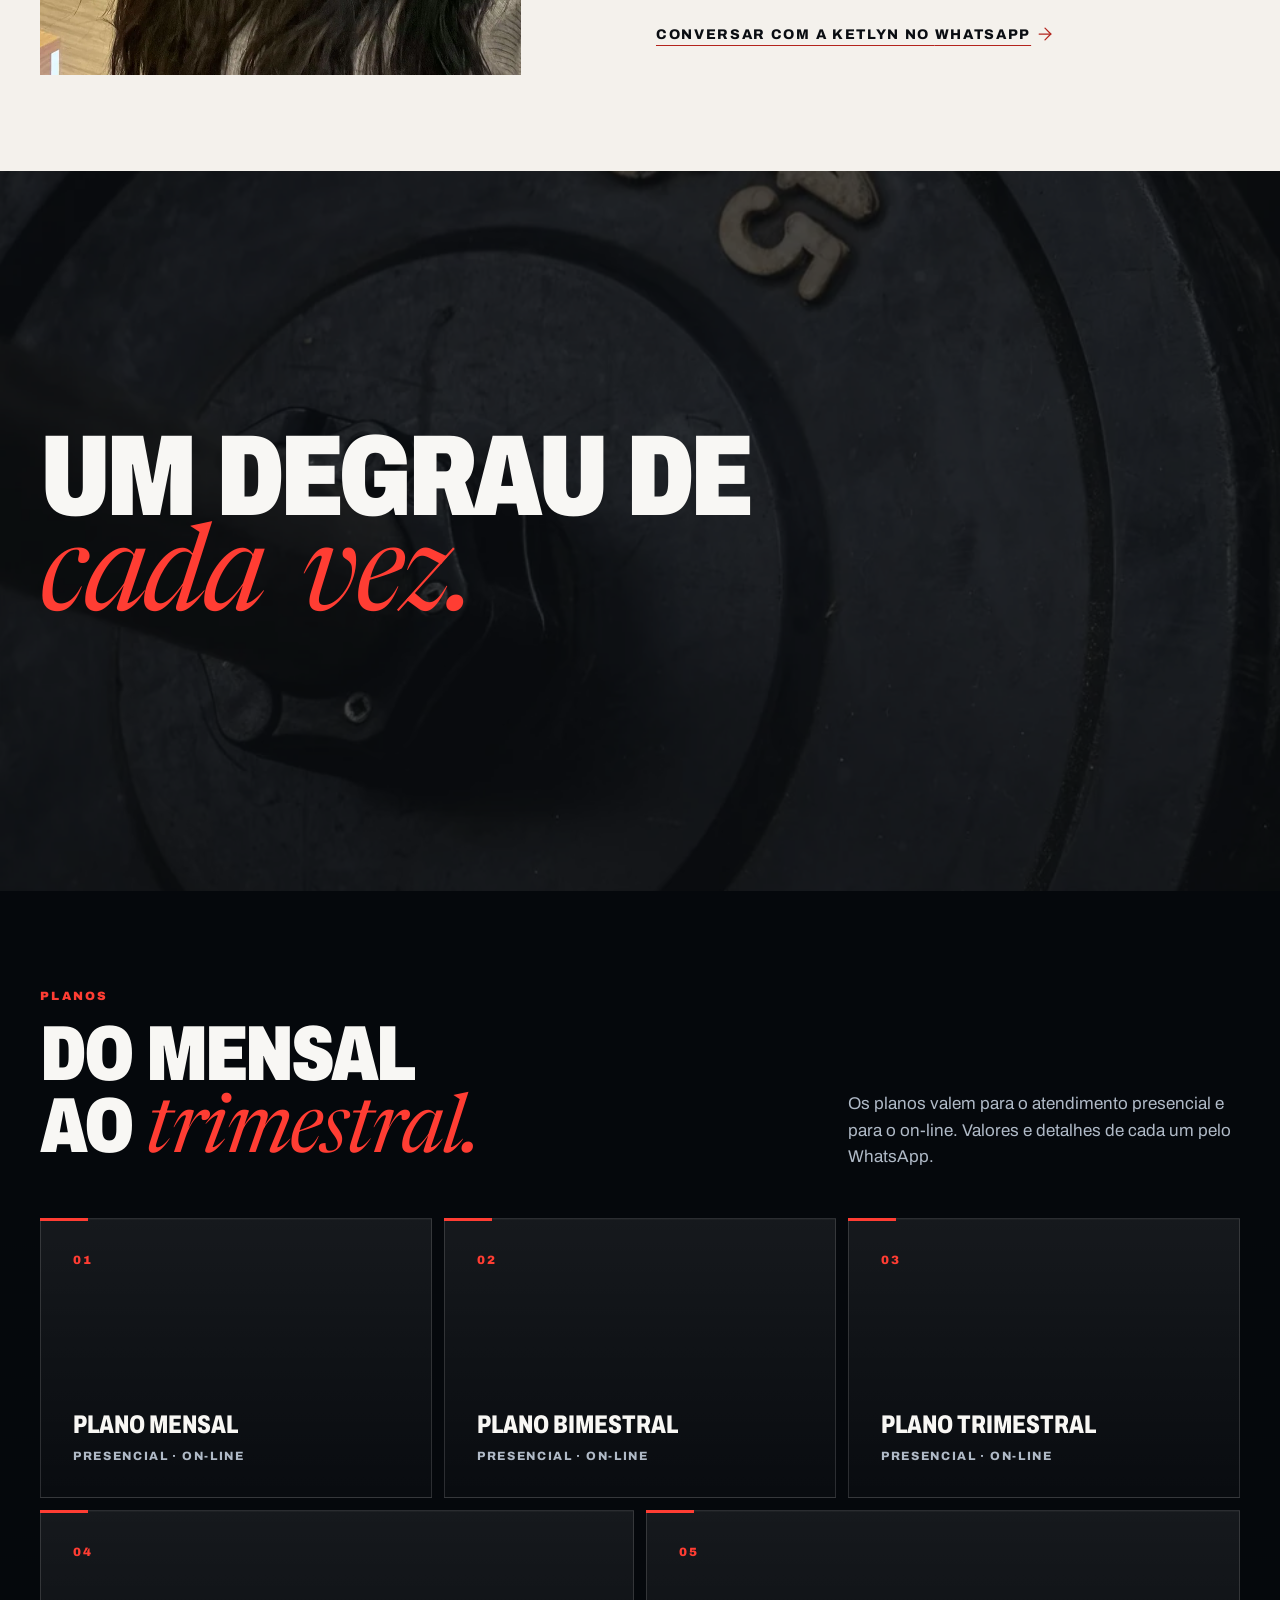
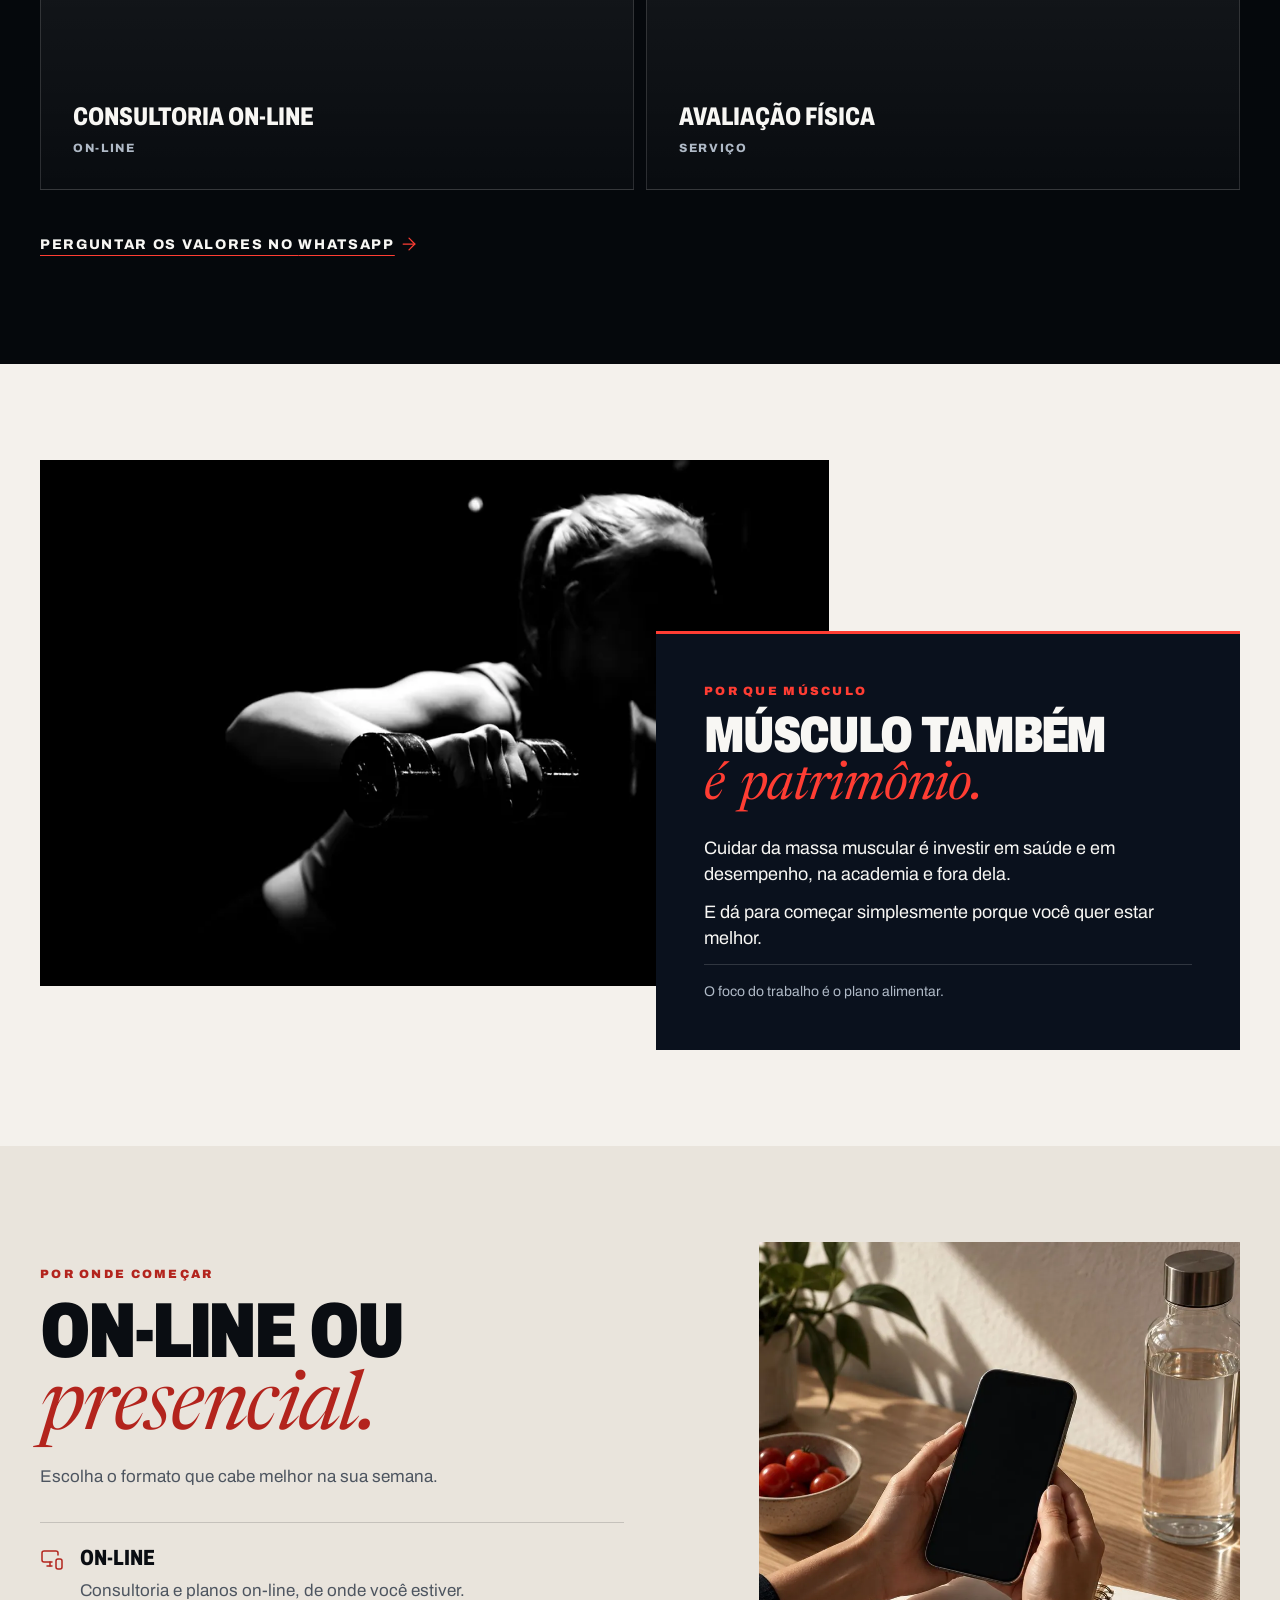
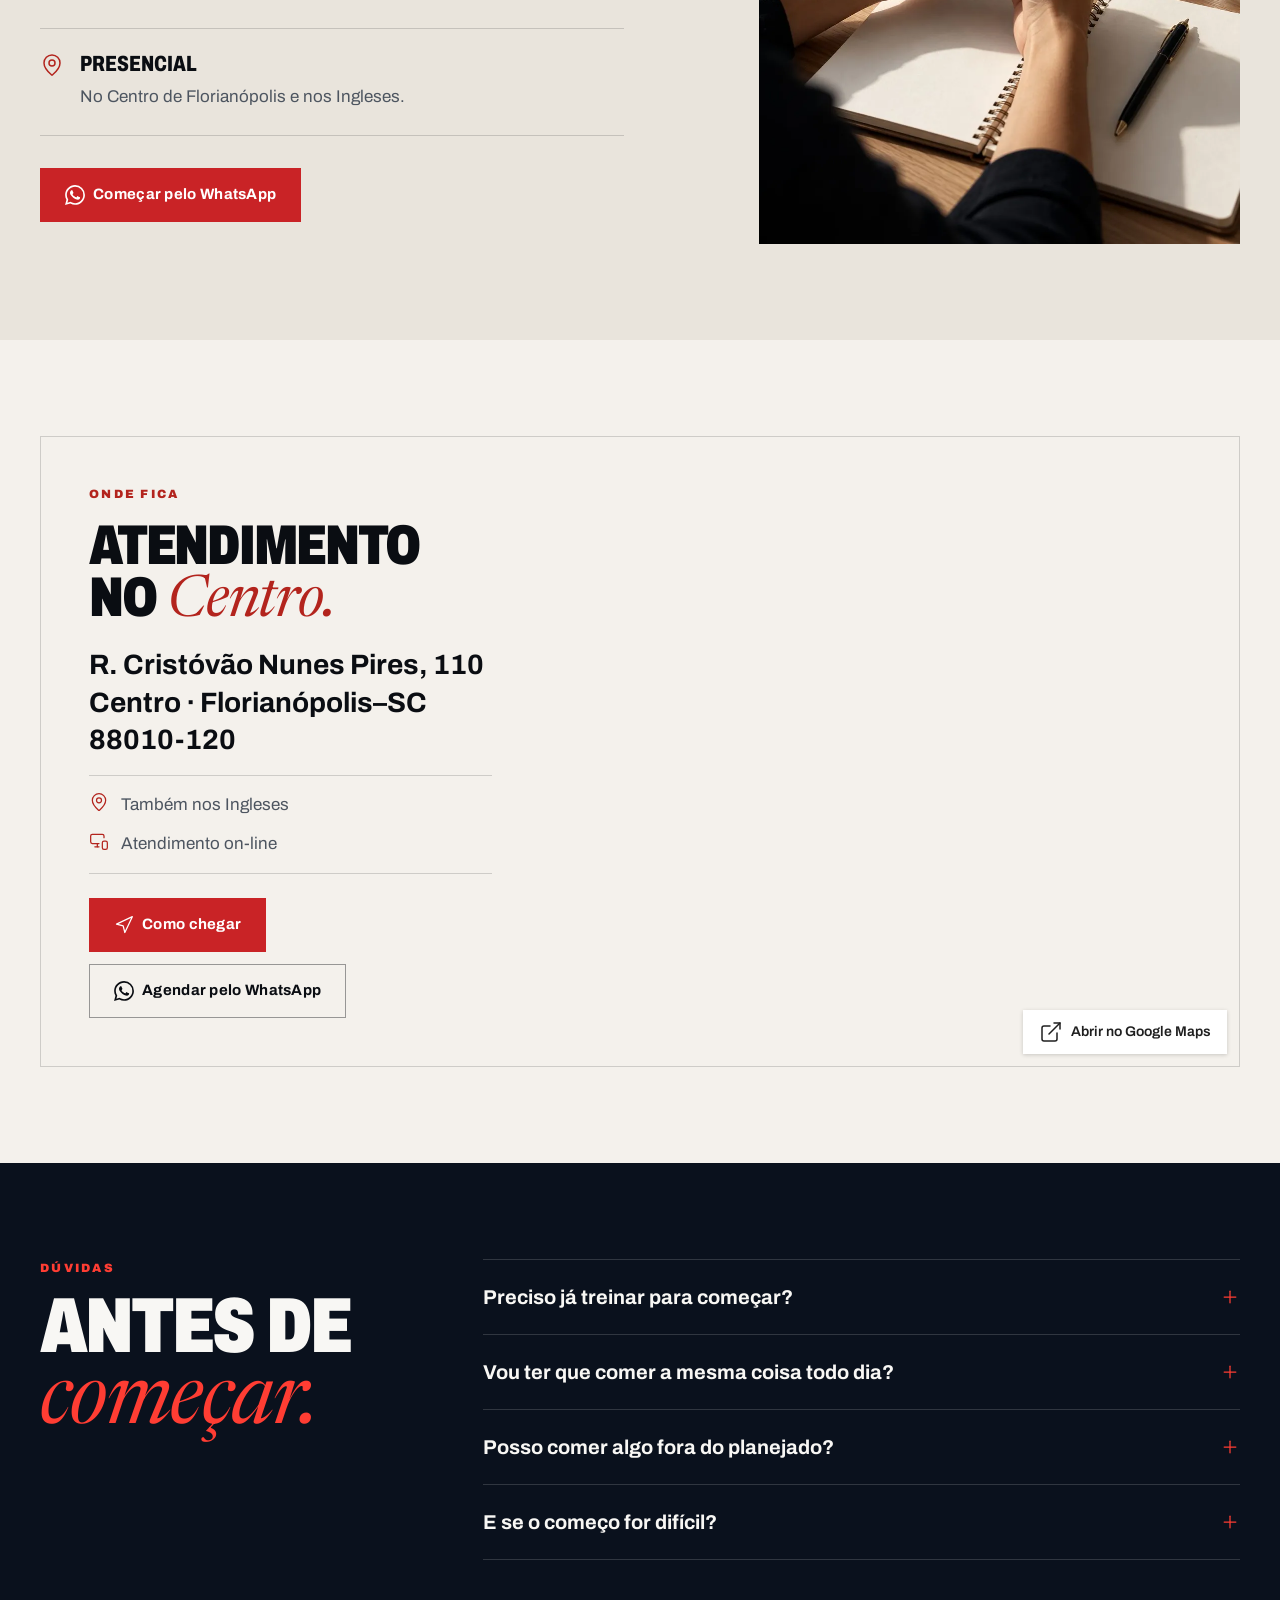
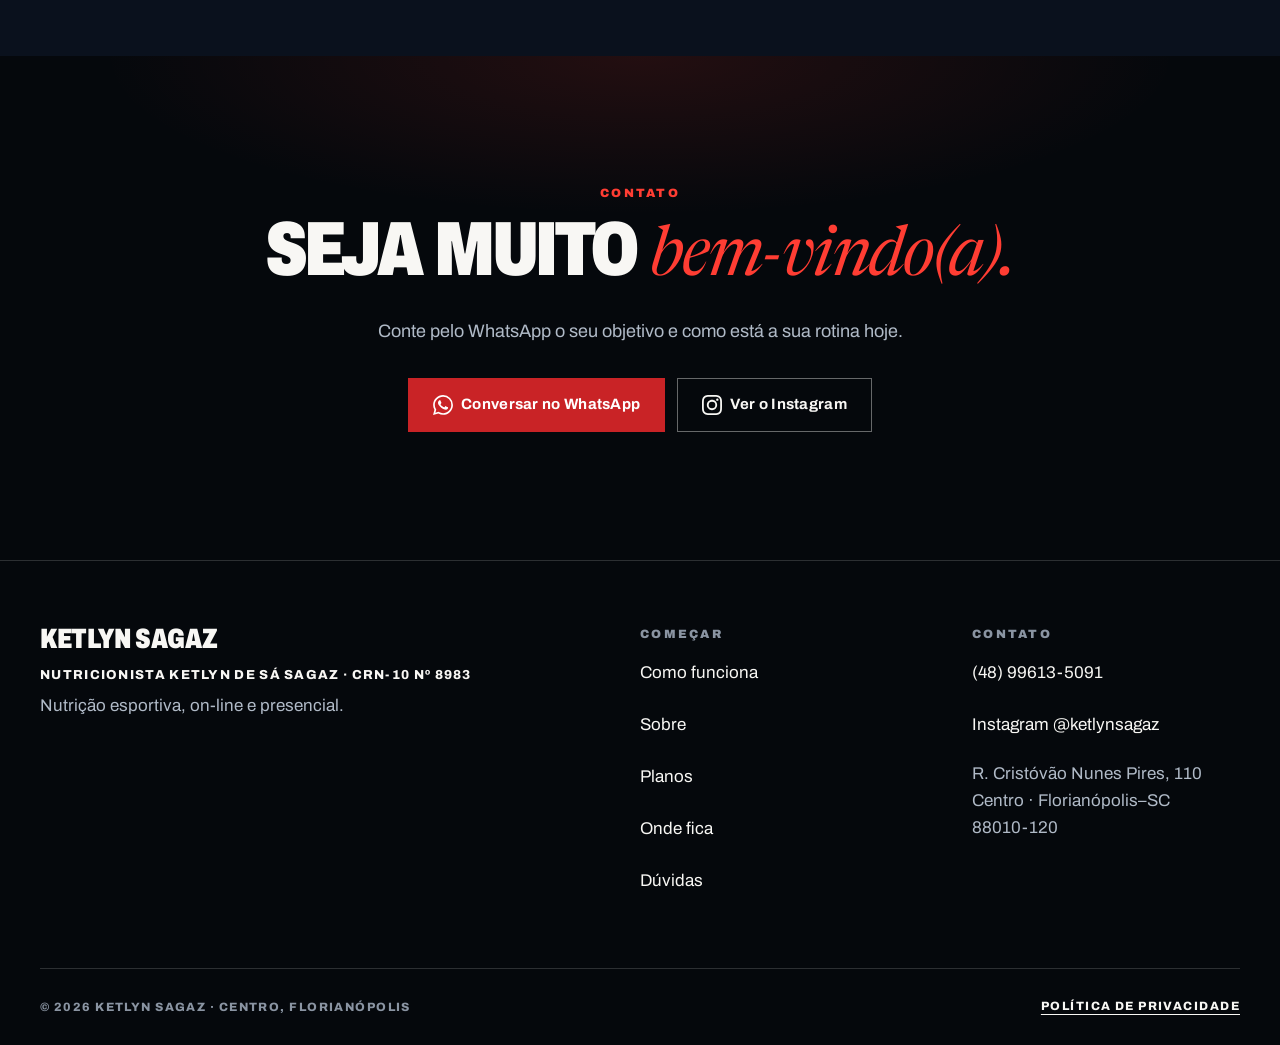
==== commit bc03813e: "Revisão via Claude Desktop 2026-10-27 19:57" ====
--- a/index.html
+++ b/index.html
@@ -211,7 +211,7 @@
   </section>
 
   <section class="frase" aria-label="Um degrau de cada vez">
-    <picture>
+    <picture class="frase__fundo">
   <source type="image/webp" media="(max-width: 899px)" srcset="assets/img/frase-anilhas-celular-480.webp 480w, assets/img/frase-anilhas-celular-960.webp 960w" sizes="100vw">
   <source type="image/webp" srcset="assets/img/frase-anilhas-celular-960.webp 960w" sizes="50vw">
   <img src="assets/img/frase-anilhas-celular-960.jpg" width="1080" height="1350" alt="" decoding="async" loading="lazy">
